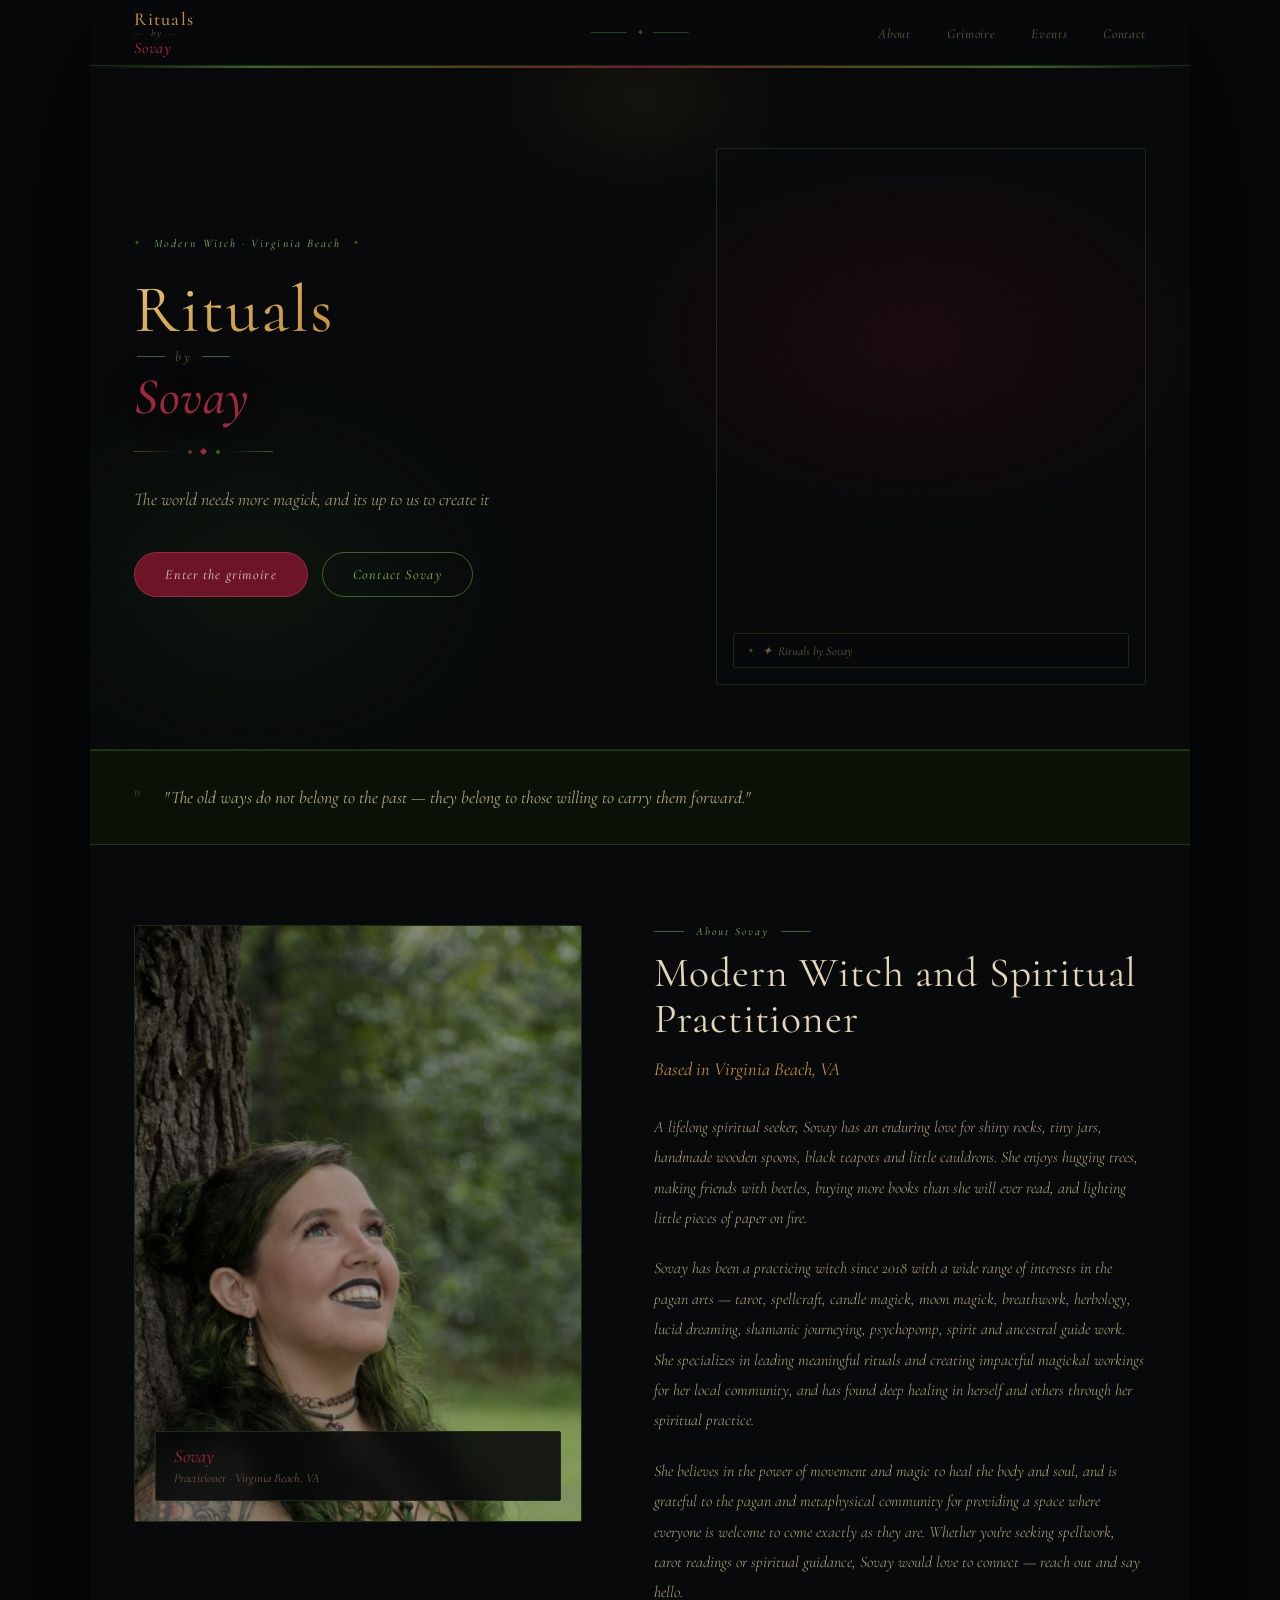
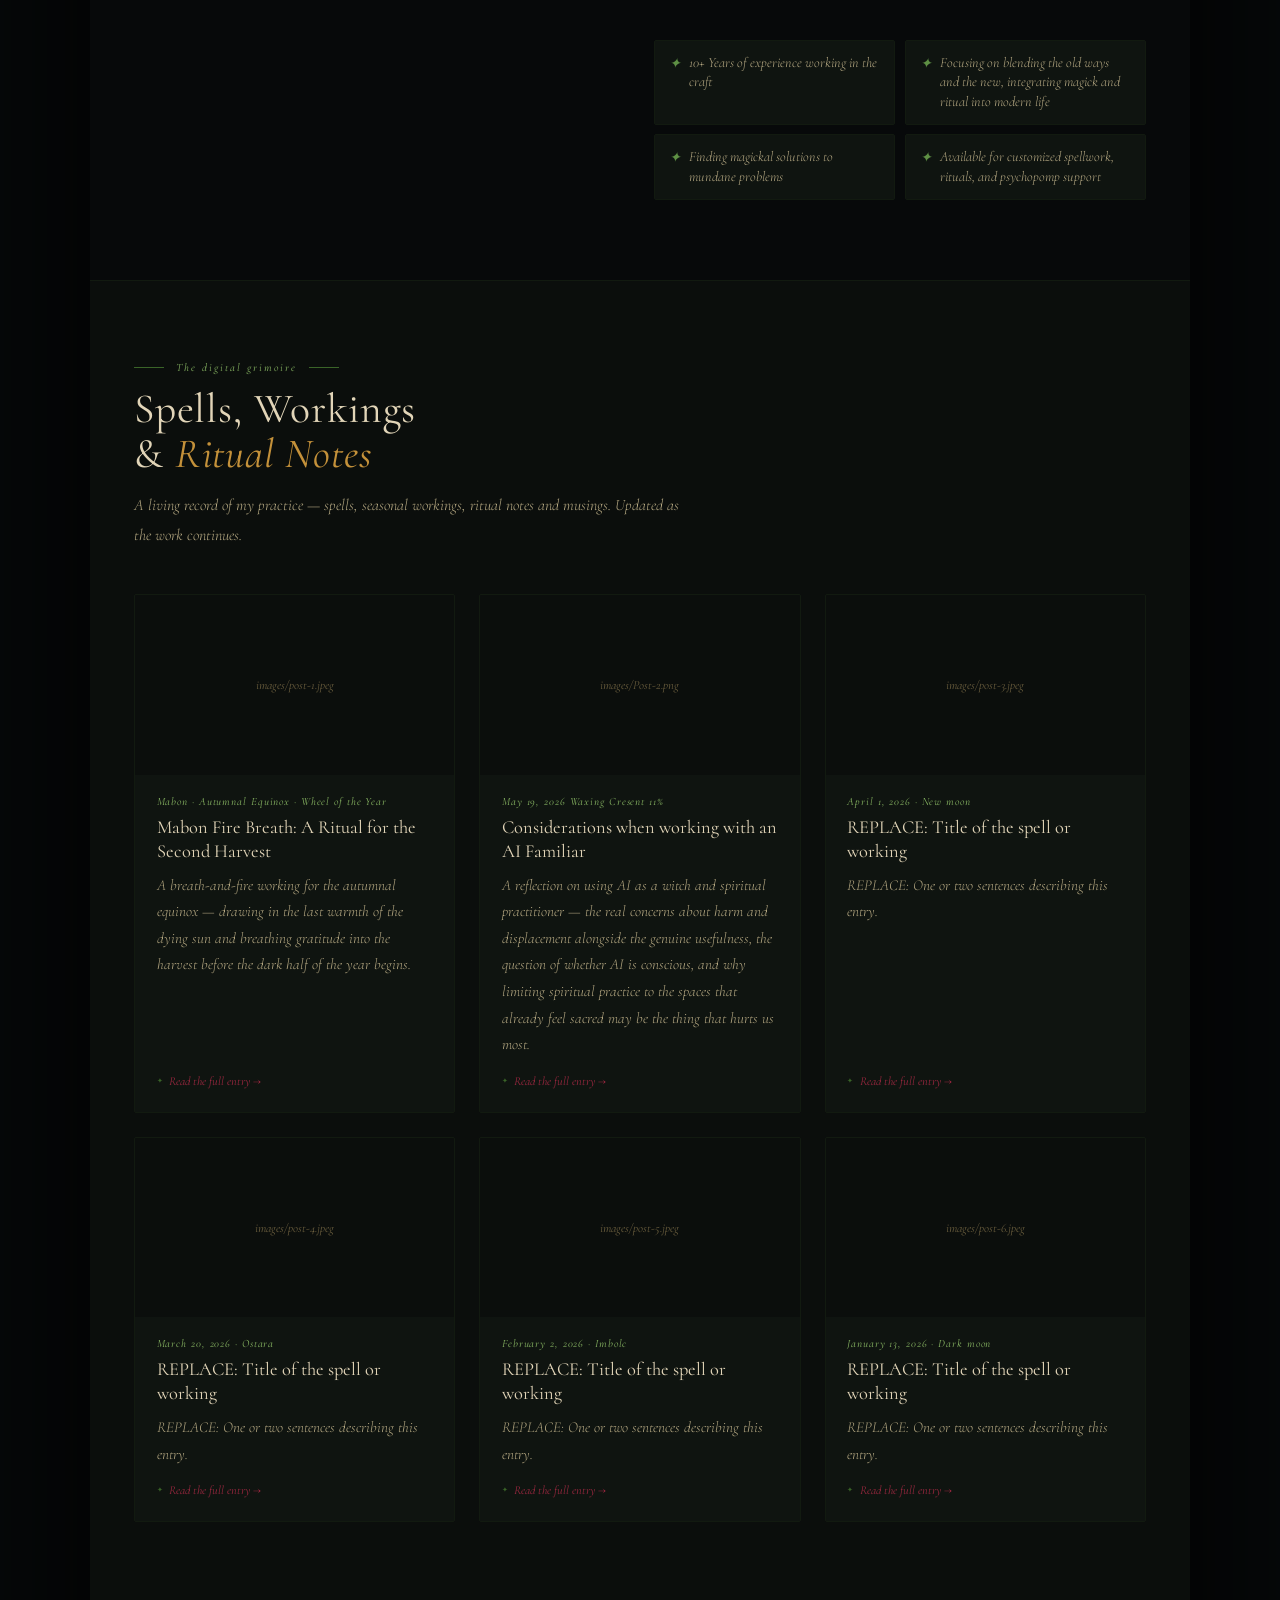
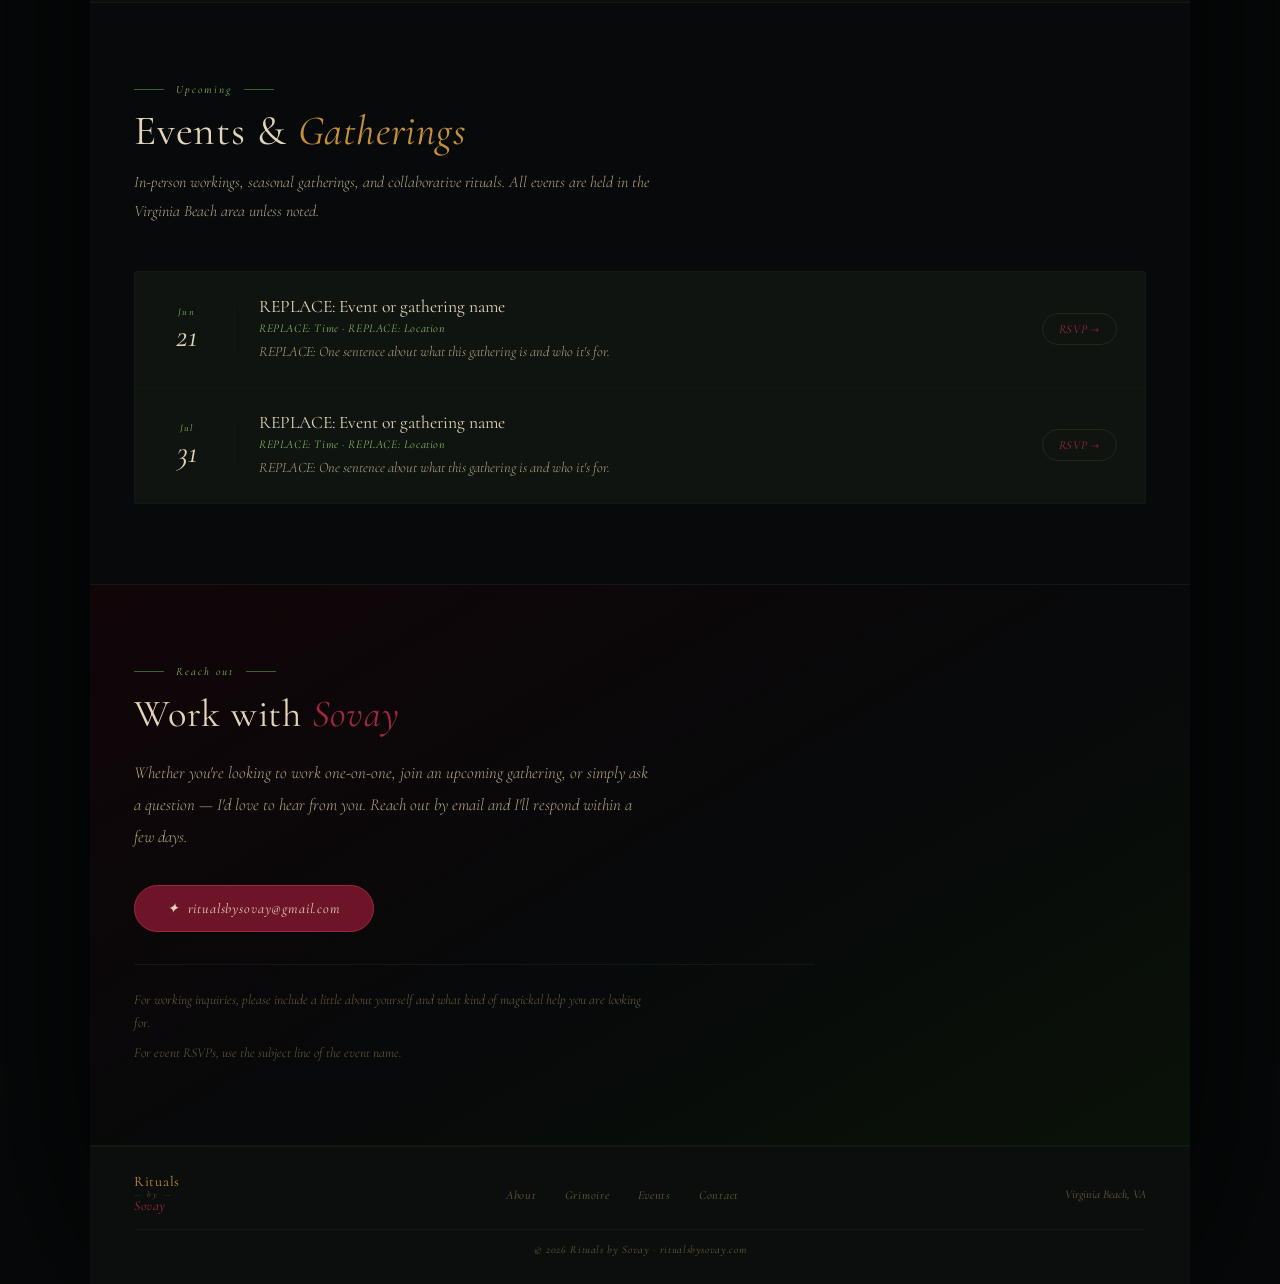
==== index.html @ efad39e9 "test" ====
<!DOCTYPE html>
<html lang="en">
<head>
  <meta charset="UTF-8" />
  <meta name="viewport" content="width=device-width, initial-scale=1.0" />

  <title>Rituals by Sovay — A Modern Witch</title>
  <meta name="description" content="Rituals by Sovay — a modern witch blending the old ways and the new. Spell work, ritual practice, and witchcraft in the mid-Atlantic." />

  <meta property="og:title"       content="Rituals by Sovay" />
  <meta property="og:description" content="A modern witch - blending the old ways and the new." />
  <meta property="og:image"       content="images/og-image.jpg" />
  <meta property="og:type"        content="website" />
  <meta name="twitter:card"       content="summary_large_image" />
  <link rel="canonical" href="https://ritualsbysovay.com/" />

  <link rel="preconnect" href="https://fonts.googleapis.com" />
  <link rel="preconnect" href="https://fonts.gstatic.com" crossorigin />
  <link href="https://fonts.googleapis.com/css2?family=Cormorant:ital,wght@0,300;0,400;0,500;0,600;1,300;1,400;1,500;1,600&family=Cormorant+Garamond:ital,wght@0,300;0,400;0,500;0,600;1,300;1,400;1,500;1,600&display=swap" rel="stylesheet" />

  <link rel="stylesheet" href="styles.css" />
</head>
<body>
<div class="page-wrap">


  <!-- ============================================================
       NAV
       ============================================================ -->
  <nav class="nav">
    <a href="#" class="nav-logo">
      <span class="nav-logo-rituals">Rituals</span>
      <span class="nav-logo-by">by</span>
      <span class="nav-logo-sovay">Sovay</span>
    </a>

    <div class="nav-center">
      <div class="nav-center-line"></div>
      <span class="nav-center-star">✦</span>
      <div class="nav-center-line"></div>
    </div>

    <ul class="nav-links">
      <li><a href="#section-bio">About</a></li>
      <li><a href="#section-grimoire">Grimoire</a></li>
      <li><a href="#section-events">Events</a></li>
      <li><a href="#section-contact">Contact</a></li>
    </ul>

    <button class="nav-hamburger" id="hamburger" aria-label="Open menu" aria-expanded="false">
      <span></span><span></span><span></span>
    </button>
  </nav>

  <div class="nav-drawer" id="nav-drawer" aria-hidden="true">
    <ul class="nav-drawer-links">
      <li><a href="#section-bio">About</a></li>
      <li><a href="#section-grimoire">Grimoire</a></li>
      <li><a href="#section-events">Events</a></li>
      <li><a href="#section-contact">Contact</a></li>
    </ul>
  </div>
  <div class="nav-overlay" id="nav-overlay"></div>


  <!-- ============================================================
       HERO
       Image: images/hero.jpeg — 4:5 portrait, ~800×1000px.
       REPLACE: hero subheading and button labels if needed.
       ============================================================ -->
  <div class="hero-wrap">
    <section class="hero">

      <div class="hero-text">
        <div class="hero-eyebrow">Modern Witch · Virginia Beach</div>
        <span class="hero-title-rituals">Rituals</span>
        <span class="hero-title-by">by</span>
        <span class="hero-title-sovay">Sovay</span>
        <div class="hero-divider">
          <div class="hdiv-line-gold"></div>
          <div class="hdiv-dot-gold"></div>
          <div class="hdiv-dot-wine"></div>
          <div class="hdiv-dot-green"></div>
          <div class="hdiv-line-green"></div>
        </div>
        <p class="hero-sub">The world needs more magick, and its up to us to create it</p>
        <div class="hero-btns">
          <a href="#section-grimoire" class="btn-primary">Enter the grimoire</a>
          <a href="#section-contact"  class="btn-ghost">Contact Sovay</a>
        </div>
      </div>

<!--      <div class="hero-visual">
<!--        <!-- REPLACE: src and alt -->
<!--        <img
          src="images/hero.jpeg"
          alt="Sovay — modern witch and ritual practitioner"
          onerror="this.style.display='none'; this.nextElementSibling.style.display='flex';"
        />
        <div class="img-placeholder" style="display:none;">
          <span class="img-placeholder-label">images/hero.jpeg<br>800 × 1000px (4:5 portrait)</span>
        </div>
        <div class="img-tag">✦ &nbsp;Rituals by Sovay</div>
      </div>
-->




<div class="hero-visual">
  <video autoplay loop muted playsinline aria-hidden="true">
    <source src="videos/splitflame.mp4" type="video/mp4">
  </video>
  <div class="img-tag">✦ &nbsp;Rituals by Sovay</div>
</div>

    </section>
  </div>


  <!-- ============================================================
       MISSION BAND
       REPLACE: pull quote copy.
       ============================================================ -->
  <div class="mission-band">
    <div class="mission-band-icon">"</div>
    <p>"The old ways do not belong to the past — they belong to those willing to carry them forward."</p>
  </div>


  <!-- ============================================================
       BIO
       Two-column: image left, credentials + background right.
       Image: images/about.jpeg — 3:4 portrait, ~600×800px.
       REPLACE: all text with Sovay's actual bio.
       ============================================================ -->
  <section class="section" id="section-bio">
    <div class="about-grid">

      <div class="about-visual">
        <!-- REPLACE: src and alt -->
        <img
          src="images/about.jpg"
          alt="Sovay at her altar"
          onerror="this.style.display='none'; this.nextElementSibling.style.display='flex';"
        />
        <div class="about-visual-placeholder" style="display:none;">
          <span>images/about.jpeg<br>600 × 800px (3:4 portrait)</span>
        </div>
        <div class="about-badge">
          <div class="about-badge-name">Sovay</div>
          <!-- REPLACE: location or tradition -->
          <p>Practitioner · Virginia Beach, VA</p>
        </div>
      </div>

      <div class="about-text">
        <div class="section-label">About Sovay</div>
        <h2> Modern Witch and Spiritual Practitioner</h2>

        <!-- REPLACE: pull quote -->
        <p class="tagline">Based in Virginia Beach, VA</p>

        <!-- REPLACE: bio paragraphs — credentials, background, approach -->
<p class="bio-body">A lifelong spiritual seeker, Sovay has an enduring love for shiny rocks, tiny jars, handmade wooden spoons, black teapots and little cauldrons.  She enjoys hugging trees, making friends with beetles, buying more books than she will ever read, and lighting little pieces of paper on fire. 

<p class="bio-body">Sovay has been a practicing witch since 2018 with a wide range of interests in the pagan arts — tarot, spellcraft, candle magick, moon magick, breathwork, herbology, lucid dreaming, shamanic journeying, psychopomp, spirit and ancestral guide work. She specializes in leading meaningful rituals and creating impactful magickal workings for her local community, and has found deep healing in herself and others through her spiritual practice.</p>

<p class="bio-body">She believes in the power of movement and magic to heal the body and soul, and is grateful to the pagan and metaphysical community for providing a space where everyone is welcome to come exactly as they are. Whether you're seeking spellwork, tarot readings or spiritual guidance, Sovay would love to connect — reach out and say hello.</p>
        

        <!-- REPLACE: credentials — remove any that don't apply, add your own -->
        <div class="credentials">
          <div class="credential">
            <span class="credential-mark">✦</span>
            <!-- REPLACE: -->
            10+ Years of experience working in the craft
          </div>
          <div class="credential">
            <span class="credential-mark">✦</span>
            <!-- REPLACE: -->
            Focusing on blending the old ways and the new, integrating magick and ritual into modern life
          </div>
          <div class="credential">
            <span class="credential-mark">✦</span>
            <!-- REPLACE: -->
            Finding magickal solutions to mundane problems
          </div>
          <div class="credential">
            <span class="credential-mark">✦</span>
            <!-- REPLACE: -->
            Available for customized spellwork, rituals, and psychopomp support 
          </div>
        </div>
      </div>

    </div>
  </section>


  <!-- ============================================================
       DIGITAL GRIMOIRE
       Blog-style card grid. Each card links to a full post page.
       Duplicate a .grimoire-card to add a new entry.
       Post pages use post-template.html — duplicate and rename.
       ============================================================ -->
  <section class="section alt" id="section-grimoire">
    <div class="section-label">The digital grimoire</div>
    <h2>Spells, Workings<br>&amp; <em>Ritual Notes</em></h2>
    <p class="section-sub">A living record of my practice — spells, seasonal workings, ritual notes and musings. Updated as the work continues.</p>

    <div class="grimoire-grid">

      <!-- ── GRIMOIRE ENTRY — duplicate this block to add posts ──
           href: link to the post page (e.g. posts/candle-spell-clarity.html)
           REPLACE: date, title, excerpt, and href on each card.        -->

      <a href="posts/mabon-fire-breath-ritual.html" class="grimoire-card">
        <img
          src="images/post-1.jpeg"
          alt="Autumn flame and harvest smoke — Mabon fire breath ritual for the second harvest"
          onerror="this.style.display='none'; this.nextElementSibling.style.display='flex';"
        />
        <div class="grimoire-card-placeholder" style="display:none;"><span>images/post-1.jpeg</span></div>
        <div class="grimoire-card-body">
          <div class="grimoire-card-date">Mabon · Autumnal Equinox · Wheel of the Year</div>
          <h3>Mabon Fire Breath: A Ritual for the Second Harvest</h3>
          <p>A breath-and-fire working for the autumnal equinox — drawing in the last warmth of the dying sun and breathing gratitude into the harvest before the dark half of the year begins.</p>
          <span class="grimoire-card-link">Read the full entry →</span>
        </div>
      </a>

      <a href="posts/ai-and-magic.html" class="grimoire-card">
        <img
          src="images/Post-2.png"
          alt="thanks ChatGPT for the image"
          onerror="this.style.display='none'; this.nextElementSibling.style.display='flex';"
        />
        <div class="grimoire-card-placeholder" style="display:none;"><span>images/Post-2.png</span></div>
        <div class="grimoire-card-body">
          <div class="grimoire-card-date">May 19, 2026 Waxing Cresent 11%</div>
          <h3>Considerations when working with an AI Familiar</h3> 
          <p>A reflection on using AI as a witch and spiritual practitioner — the real concerns about harm and displacement alongside the genuine usefulness, the question of whether AI is conscious, and why limiting spiritual practice to the spaces that already feel sacred may be the thing that hurts us most.</p>
          <span class="grimoire-card-link">Read the full entry →</span>
        </div>
      </a>

      <a href="posts/post-title-here.html" class="grimoire-card">
        <img
          src="images/post-3.jpeg"
          alt="REPLACE: alt text"
          onerror="this.style.display='none'; this.nextElementSibling.style.display='flex';"
        />
        <div class="grimoire-card-placeholder" style="display:none;"><span>images/post-3.jpeg</span></div>
        <div class="grimoire-card-body">
          <div class="grimoire-card-date">April 1, 2026 · New moon</div>
          <h3>REPLACE: Title of the spell or working</h3>
          <p>REPLACE: One or two sentences describing this entry.</p>
          <span class="grimoire-card-link">Read the full entry →</span>
        </div>
      </a>

      <a href="posts/post-title-here.html" class="grimoire-card">
        <img
          src="images/post-4.jpeg"
          alt="REPLACE: alt text"
          onerror="this.style.display='none'; this.nextElementSibling.style.display='flex';"
        />
        <div class="grimoire-card-placeholder" style="display:none;"><span>images/post-4.jpeg</span></div>
        <div class="grimoire-card-body">
          <div class="grimoire-card-date">March 20, 2026 · Ostara</div>
          <h3>REPLACE: Title of the spell or working</h3>
          <p>REPLACE: One or two sentences describing this entry.</p>
          <span class="grimoire-card-link">Read the full entry →</span>
        </div>
      </a>

      <a href="posts/post-title-here.html" class="grimoire-card">
        <img
          src="images/post-5.jpeg"
          alt="REPLACE: alt text"
          onerror="this.style.display='none'; this.nextElementSibling.style.display='flex';"
        />
        <div class="grimoire-card-placeholder" style="display:none;"><span>images/post-5.jpeg</span></div>
        <div class="grimoire-card-body">
          <div class="grimoire-card-date">February 2, 2026 · Imbolc</div>
          <h3>REPLACE: Title of the spell or working</h3>
          <p>REPLACE: One or two sentences describing this entry.</p>
          <span class="grimoire-card-link">Read the full entry →</span>
        </div>
      </a>

      <a href="posts/post-title-here.html" class="grimoire-card">
        <img
          src="images/post-6.jpeg"
          alt="REPLACE: alt text"
          onerror="this.style.display='none'; this.nextElementSibling.style.display='flex';"
        />
        <div class="grimoire-card-placeholder" style="display:none;"><span>images/post-6.jpeg</span></div>
        <div class="grimoire-card-body">
          <div class="grimoire-card-date">January 13, 2026 · Dark moon</div>
          <h3>REPLACE: Title of the spell or working</h3>
          <p>REPLACE: One or two sentences describing this entry.</p>
          <span class="grimoire-card-link">Read the full entry →</span>
        </div>
      </a>

    </div>
  </section>


  <!-- ============================================================
       EVENTS
       Simple upcoming events list. Duplicate .event-item to add events.
       Remove the .events-empty div once real events are added.
       ============================================================ -->
  <section class="section" id="section-events">
    <div class="section-label">Upcoming</div>
    <h2>Events &amp; <em>Gatherings</em></h2>
    <p class="section-sub">In-person workings, seasonal gatherings, and collaborative rituals. All events are held in the Virginia Beach area unless noted.</p>

    <div class="events-list">

      <!-- REPLACE: duplicate this block to add events.
           Remove .events-empty below once real events exist. -->
      <div class="event-item">
        <div class="event-date">
          <div class="event-month">Jun</div>
          <div class="event-day">21</div>
        </div>
        <div class="event-details">
          <div class="event-name">REPLACE: Event or gathering name</div>
          <!-- REPLACE: time, location, brief description -->
          <div class="event-meta">REPLACE: Time · REPLACE: Location</div>
          <div class="event-desc">REPLACE: One sentence about what this gathering is and who it's for.</div>
        </div>
        <!-- REPLACE: href and label — or remove if no link needed -->
        <a href="mailto:sovay@ritualsbysovay.com?subject=REPLACE: Event name" class="event-rsvp">RSVP →</a>
      </div>

      <div class="event-item">
        <div class="event-date">
          <div class="event-month">Jul</div>
          <div class="event-day">31</div>
        </div>
        <div class="event-details">
          <div class="event-name">REPLACE: Event or gathering name</div>
          <div class="event-meta">REPLACE: Time · REPLACE: Location</div>
          <div class="event-desc">REPLACE: One sentence about what this gathering is and who it's for.</div>
        </div>
        <a href="mailto:ritualsbysovay.@gmail.com?subject=REPLACE: Event name" class="event-rsvp">RSVP →</a>
      </div>

      <!-- Placeholder shown when no events are scheduled — REMOVE once events exist -->
      <!-- <div class="events-empty">
        <span>✦</span>
        <p>No upcoming events at this time. Check back at the next moon cycle.</p>
      </div> -->

    </div>
  </section>


  <!-- ============================================================
       CONTACT
       Simple, warm. REPLACE: email address throughout.
       ============================================================ -->
  <section class="join-section" id="section-contact">
    <div class="join-inner">
      <div class="section-label">Reach out</div>
      <span class="join-logo">Work with <em>Sovay</em></span>
      <!-- REPLACE: contact copy -->
      <p>Whether you're looking to work one-on-one, join an upcoming gathering, or simply ask a question — I'd love to hear from you. Reach out by email and I'll respond within a few days.</p>
      <!-- REPLACE: email address -->
      <a href="mailto:ritualsbysovay@gmail.com?subject=Working inquiry" class="btn-email">✦ &nbsp;ritualsbysovay@gmail.com</a>

      <div class="contact-note">
        <!-- REPLACE: or remove these notes -->
        <p>For working inquiries, please include a little about yourself and what kind of magickal help you are looking for.</p>
        <p>For event RSVPs, use the subject line of the event name.</p>
      </div>
    </div>
  </section>


  <!-- ============================================================
       FOOTER
       ============================================================ -->
  <footer class="footer">
    <div class="footer-logo">
      <span class="footer-logo-rituals">Rituals</span>
      <span class="footer-logo-by">by</span>
      <span class="footer-logo-sovay">Sovay</span>
    </div>

    <ul class="footer-links">
      <li><a href="#section-bio">About</a></li>
      <li><a href="#section-grimoire">Grimoire</a></li>
      <li><a href="#section-events">Events</a></li>
      <li><a href="#section-contact">Contact</a></li>
    </ul>

    <p>Virginia Beach, VA</p>

    <div class="footer-bottom">
      © 2026 Rituals by Sovay · ritualsbysovay.com
    </div>
  </footer>


</div><!-- /.page-wrap -->

<script>
(function () {
  const hamburger = document.getElementById('hamburger');
  const drawer    = document.getElementById('nav-drawer');
  const overlay   = document.getElementById('nav-overlay');
  function openMenu() {
    drawer.classList.add('open'); overlay.classList.add('visible');
    hamburger.setAttribute('aria-expanded','true'); hamburger.classList.add('open');
    document.body.style.overflow = 'hidden';
  }
  function closeMenu() {
    drawer.classList.remove('open'); overlay.classList.remove('visible');
    hamburger.setAttribute('aria-expanded','false'); hamburger.classList.remove('open');
    document.body.style.overflow = '';
  }
  hamburger.addEventListener('click', () => drawer.classList.contains('open') ? closeMenu() : openMenu());
  overlay.addEventListener('click', closeMenu);
  drawer.querySelectorAll('a').forEach(a => a.addEventListener('click', closeMenu));
})();
</script>

</body>
</html>
---- styles.css ----
/* =============================================================
   Rituals by Sovay — styles.css
   Cormorant Garamond · Burgundy · Gold · Forest Green
   ============================================================= */

:root {
  --bg:           #07090a;
  --bg-raised:    #0b0e0c;
  --bg-card:      #0f1410;

  --border:       #121a10;
  --border-mid:   #1c2c18;
  --border-hi:    #284020;

  --text:         #e2d5b8;
  --text-mid:     #b5a882;
  --text-dim:     #6b5e3e;

  --gold:         #c4913a;
  --gold2:        #e8c070;
  --gold-dim:     #5a3e14;
  --gold-faint:   #1a1206;

  --wine:         #6e1428;
  --wine2:        #9e2840;
  --wine3:        #c85070;
  --wine-faint:   #150608;

  --forest:       #1e3a18;
  --forest2:      #3a6428;
  --forest3:      #5e9044;
  --forest4:      #8ab864;
  --forest-faint: #0a1208;

  --font-display: 'Cormorant', Georgia, serif;
  --font-body:    'Cormorant Garamond', Georgia, serif;

  --max-width:     1100px;
  --section-pad-v: 5rem;
  --section-pad-h: 2.75rem;
  --radius-card:   2px;
  --radius-pill:   100px;
  --nav-height:    66px;
}

*, *::before, *::after { margin: 0; padding: 0; box-sizing: border-box; }
html { background: var(--bg); scroll-behavior: smooth; scroll-padding-top: var(--nav-height); }
body { font-family: var(--font-body); color: var(--text); background: var(--bg); min-height: 100vh; -webkit-font-smoothing: antialiased; }
img { display: block; max-width: 100%; }
a { color: inherit; text-decoration: none; }

.page-wrap {
  max-width: var(--max-width);
  margin: 0 auto;
  background: var(--bg);
  min-height: 100vh;
  box-shadow: 0 0 200px rgba(0,0,0,0.98);
  overflow: hidden;
}


/* =============================================================
   NAV
   ============================================================= */
.nav {
  display: flex; align-items: center; justify-content: space-between;
  padding: 0 var(--section-pad-h);
  height: var(--nav-height);
  background: rgba(7,9,10,0.97);
  backdrop-filter: blur(16px);
  border-bottom: 1px solid var(--border-mid);
  position: sticky; top: 0; z-index: 200;
}

.nav-logo { display: flex; flex-direction: column; line-height: 1; gap: 1px; }
.nav-logo-rituals {
  font-family: var(--font-display);
  font-size: 1.15rem; font-weight: 500;
  color: var(--gold); letter-spacing: 0.06em;
}
.nav-logo-by {
  font-family: var(--font-body);
  font-size: 0.6rem; font-style: italic;
  color: var(--text-dim); letter-spacing: 0.22em; text-align: center;
  display: flex; align-items: center; gap: 0.4rem;
}
.nav-logo-by::before, .nav-logo-by::after { content: '—'; color: var(--gold-dim); font-style: normal; }
.nav-logo-sovay {
  font-family: var(--font-body);
  font-size: 1rem; font-style: italic; font-weight: 500;
  color: var(--wine2); letter-spacing: 0.05em;
}

.nav-center {
  position: absolute; left: 50%; transform: translateX(-50%);
  display: flex; align-items: center; gap: 0.6rem;
}
.nav-center-line { width: 36px; height: 1px; background: var(--border-hi); }
.nav-center-star { color: var(--forest2); font-size: 0.5rem; }

.nav-links { display: flex; gap: 2.25rem; list-style: none; }
.nav-links a {
  font-family: var(--font-body);
  font-size: 0.84rem; font-style: italic;
  color: var(--text-dim); letter-spacing: 0.05em; transition: color 0.2s;
}
.nav-links a:hover { color: var(--forest4); }

.nav-hamburger {
  display: none; flex-direction: column; justify-content: center;
  gap: 5px; width: 36px; height: 36px;
  background: transparent; border: none; cursor: pointer; padding: 4px;
}
.nav-hamburger span {
  display: block; height: 1px; background: var(--text-dim);
  transition: transform 0.25s, opacity 0.25s; transform-origin: center;
}
.nav-hamburger.open span:nth-child(1) { transform: translateY(6px) rotate(45deg); }
.nav-hamburger.open span:nth-child(2) { opacity: 0; }
.nav-hamburger.open span:nth-child(3) { transform: translateY(-6px) rotate(-45deg); }

.nav-drawer {
  position: fixed; top: var(--nav-height); right: 0;
  width: min(280px,80vw); height: calc(100vh - var(--nav-height));
  background: var(--bg-raised); border-left: 1px solid var(--border-mid);
  transform: translateX(100%);
  transition: transform 0.28s cubic-bezier(0.4,0,0.2,1);
  z-index: 300; overflow-y: auto;
}
.nav-drawer.open { transform: translateX(0); }
.nav-drawer-links { list-style: none; padding: 2rem 1.75rem; display: flex; flex-direction: column; }
.nav-drawer-links li { border-bottom: 1px solid var(--border); }
.nav-drawer-links a {
  display: block; padding: 1rem 0;
  font-family: var(--font-body); font-size: 0.92rem; font-style: italic;
  color: var(--text-mid); letter-spacing: 0.06em; transition: color 0.2s;
}
.nav-drawer-links a:hover { color: var(--forest4); }

.nav-overlay {
  position: fixed; inset: 0; background: rgba(0,0,0,0.75);
  z-index: 250; opacity: 0; pointer-events: none; transition: opacity 0.28s;
}
.nav-overlay.visible { opacity: 1; pointer-events: all; }


/* =============================================================
   HERO
   ============================================================= */
.hero-wrap {
  position: relative;
  border-bottom: 1px solid var(--border-mid);
  overflow: hidden;
}
.hero-wrap::before {
  content: '';
  display: block; height: 2px;
  background: linear-gradient(90deg,
    transparent 0%, var(--forest2) 15%, var(--gold-dim) 35%,
    var(--wine) 50%, var(--gold-dim) 65%, var(--forest2) 85%, transparent 100%
  );
}
.hero-wrap::after {
  content: '';
  position: absolute; inset: 0;
  background:
    radial-gradient(ellipse 50% 50% at 75% 40%, rgba(110,20,40,0.2) 0%, transparent 60%),
    radial-gradient(ellipse 45% 55% at 15% 75%, rgba(30,58,24,0.25) 0%, transparent 55%),
    radial-gradient(ellipse 30% 30% at 50% 5%,  rgba(196,145,58,0.07) 0%, transparent 50%);
  pointer-events: none;
}

.hero {
  position: relative; z-index: 1;
  display: grid; grid-template-columns: 1.1fr 0.9fr;
  gap: 3.5rem; align-items: center;
  padding: var(--section-pad-v) var(--section-pad-h) 4rem;
}

.hero-eyebrow {
  font-family: var(--font-body); font-size: 0.72rem; font-style: italic;
  letter-spacing: 0.18em; color: var(--forest4); margin-bottom: 1.75rem;
  display: flex; align-items: center; gap: 0.75rem;
}
.hero-eyebrow::before, .hero-eyebrow::after { content: '✦'; font-size: 0.45rem; color: var(--forest2); font-style: normal; }

.hero-title-rituals {
  font-family: var(--font-display); font-size: 4.2rem; font-weight: 400;
  line-height: 0.95; letter-spacing: 0.03em; display: block;
  background: linear-gradient(160deg, var(--gold2) 0%, var(--gold) 50%, var(--text-mid) 100%);
  -webkit-background-clip: text; -webkit-text-fill-color: transparent; background-clip: text;
}
.hero-title-by {
  font-family: var(--font-body); font-size: 0.85rem; font-style: italic;
  color: var(--text-dim); letter-spacing: 0.22em;
  display: flex; align-items: center; gap: 0.6rem;
  margin: 0.4rem 0; padding-left: 0.2rem;
}
.hero-title-by::before, .hero-title-by::after { content: ''; height: 1px; width: 28px; background: var(--forest2); }
.hero-title-sovay {
  font-family: var(--font-body); font-size: 3.2rem; font-weight: 500;
  font-style: italic; line-height: 1.05; letter-spacing: 0.02em; display: block;
  color: var(--wine2); text-shadow: 0 0 50px rgba(158,40,64,0.25); margin-bottom: 1.5rem;
}

.hero-divider {
  display: flex; align-items: center; gap: 0.6rem; margin-bottom: 1.75rem;
}
.hdiv-line-gold  { height: 1px; background: linear-gradient(to right, var(--gold-dim), transparent); width: 44px; }
.hdiv-line-green { height: 1px; background: linear-gradient(to left, var(--forest2), transparent); width: 44px; }
.hdiv-dot-gold   { width: 4px; height: 4px; border-radius: 50%; background: var(--gold-dim); flex-shrink: 0; }
.hdiv-dot-wine   { width: 5px; height: 5px; transform: rotate(45deg); background: var(--wine2); flex-shrink: 0; }
.hdiv-dot-green  { width: 4px; height: 4px; border-radius: 50%; background: var(--forest2); flex-shrink: 0; }

.hero-sub {
  font-family: var(--font-body); font-size: 1.12rem; font-style: italic;
  color: var(--text-mid); line-height: 1.9; margin-bottom: 2.25rem;
  font-weight: 300; max-width: 420px;
}
.hero-btns { display: flex; gap: 0.85rem; flex-wrap: wrap; }

.hero-visual {
  position: relative; border-radius: var(--radius-card);
  overflow: hidden; border: 1px solid var(--border-mid);
}
.hero-visual::after {
  content: ''; position: absolute; inset: 0;
  background: linear-gradient(to top, rgba(7,9,10,0.5) 0%, transparent 50%);
  pointer-events: none;
}
.hero-visual img,
.hero-visual video {
  width: 100%; aspect-ratio: 4/5; object-fit: cover; display: block;
  filter: saturate(0.75) brightness(0.9);
}



.img-placeholder {
  width: 100%; aspect-ratio: 4/5; background: var(--bg-card);
  display: flex; align-items: center; justify-content: center;
}
.img-placeholder-label {
  font-family: var(--font-body); font-size: 0.85rem; font-style: italic;
  color: var(--text-dim); text-align: center; line-height: 1.6;
}
.img-tag {
  position: absolute; bottom: 1rem; left: 1rem; right: 1rem; z-index: 2;
  background: rgba(7,9,10,0.82); backdrop-filter: blur(8px);
  border: 1px solid var(--border-mid); border-radius: var(--radius-card);
  padding: 0.6rem 0.9rem;
  font-family: var(--font-body); font-style: italic;
  font-size: 0.76rem; color: var(--text-dim);
  display: flex; align-items: center; gap: 0.5rem;
}
.img-tag::before { content: '✦'; color: var(--forest2); font-size: 0.45rem; font-style: normal; }


/* =============================================================
   BUTTONS
   ============================================================= */
.btn-primary {
  background: var(--wine); color: var(--text); border: 1px solid var(--wine2);
  padding: 0.82rem 1.9rem; border-radius: var(--radius-pill);
  font-family: var(--font-body); font-size: 0.88rem; font-style: italic;
  letter-spacing: 0.08em; cursor: pointer; display: inline-block; transition: background 0.2s;
}
.btn-primary:hover { background: var(--wine2); }

.btn-ghost {
  background: transparent; color: var(--forest4); border: 1px solid var(--forest2);
  padding: 0.82rem 1.9rem; border-radius: var(--radius-pill);
  font-family: var(--font-body); font-size: 0.88rem; font-style: italic;
  letter-spacing: 0.08em; cursor: pointer; display: inline-block; transition: all 0.2s;
}
.btn-ghost:hover { background: var(--forest-faint); border-color: var(--forest4); }

.btn-email {
  display: inline-flex; align-items: center; gap: 10px;
  background: var(--wine); color: var(--text); border: 1px solid var(--wine2);
  border-radius: var(--radius-pill); padding: 0.9rem 2rem;
  font-family: var(--font-body); font-size: 0.88rem; font-style: italic;
  letter-spacing: 0.06em; cursor: pointer; transition: background 0.2s;
}
.btn-email:hover { background: var(--wine2); }


/* =============================================================
   MISSION BAND
   ============================================================= */
.mission-band {
  background: var(--forest-faint);
  border-top: 1px solid var(--forest); border-bottom: 1px solid var(--forest);
  padding: 2rem var(--section-pad-h);
  display: flex; align-items: center; gap: 1.5rem;
}
.mission-band-icon { color: var(--forest2); font-size: 1.4rem; flex-shrink: 0; opacity: 0.7; }
.mission-band p {
  font-family: var(--font-body); font-size: 1.1rem; font-style: italic;
  color: var(--text-mid); line-height: 1.65;
}


/* =============================================================
   SHARED SECTION STYLES
   ============================================================= */
.section { padding: var(--section-pad-v) var(--section-pad-h); }
.section.alt {
  background: var(--bg-raised);
  border-top: 1px solid var(--border); border-bottom: 1px solid var(--border);
}

.section-label {
  font-family: var(--font-body); font-size: 0.7rem; font-style: italic;
  letter-spacing: 0.18em; color: var(--forest4); margin-bottom: 0.8rem;
  display: flex; align-items: center; gap: 0.75rem;
}
.section-label::before, .section-label::after { content: ''; height: 1px; width: 30px; background: var(--forest2); }

.section h2 {
  font-family: var(--font-display); font-size: 2.6rem; font-weight: 400;
  line-height: 1.1; color: var(--text); margin-bottom: 0.8rem; letter-spacing: 0.02em;
}
.section h2 em { font-family: var(--font-body); font-style: italic; color: var(--gold); }

.section-sub {
  font-family: var(--font-body); color: var(--text-mid); font-size: 1rem;
  font-style: italic; font-weight: 300; max-width: 560px; line-height: 1.85; margin-bottom: 2.75rem;
}


/* =============================================================
   BIO SECTION
   ============================================================= */
.about-grid { display: grid; grid-template-columns: 1fr 1.1fr; gap: 4.5rem; align-items: start; }

.about-visual {
  border-radius: var(--radius-card); overflow: hidden;
  border: 1px solid var(--border-mid); aspect-ratio: 3/4; position: relative;
}
.about-visual img { width: 100%; height: 100%; object-fit: cover; filter: saturate(0.7) brightness(0.85); }
.about-visual-placeholder {
  width: 100%; height: 100%; background: var(--bg-card);
  display: flex; align-items: center; justify-content: center;
}
.about-visual-placeholder span {
  font-family: var(--font-body); font-size: 0.85rem; font-style: italic;
  color: var(--text-dim); text-align: center; padding: 0 2rem; line-height: 1.7;
}
.about-badge {
  position: absolute; bottom: 1.25rem; left: 1.25rem; right: 1.25rem;
  background: rgba(7,9,10,0.88); backdrop-filter: blur(8px);
  border: 1px solid var(--border-mid); border-radius: var(--radius-card); padding: 0.85rem 1.1rem;
}
.about-badge-name { font-family: var(--font-body); font-size: 1.15rem; font-style: italic; color: var(--wine2); margin-bottom: 3px; }
.about-badge p { color: var(--text-dim); font-size: 0.78rem; font-style: italic; font-family: var(--font-body); }

.about-text .tagline {
  font-family: var(--font-body); font-style: italic; font-size: 1.15rem;
  color: var(--gold); margin-bottom: 1.75rem; line-height: 1.55;
}
.bio-body {
  font-family: var(--font-body); font-size: 1rem; color: var(--text-mid);
  font-style: italic; font-weight: 300; line-height: 1.9; margin-bottom: 1.25rem; max-width: 540px;
}

.credentials { display: grid; grid-template-columns: 1fr 1fr; gap: 0.6rem; margin-top: 2rem; }
.credential {
  display: flex; align-items: flex-start; gap: 8px;
  background: var(--bg-card); border: 1px solid var(--border); border-radius: var(--radius-card);
  padding: 0.75rem 0.9rem;
  font-family: var(--font-body); font-size: 0.88rem; font-style: italic;
  color: var(--text-mid); font-weight: 300; line-height: 1.4;
}
.credential-mark { color: var(--forest3); flex-shrink: 0; margin-top: 1px; }


/* =============================================================
   DIGITAL GRIMOIRE
   ============================================================= */
.grimoire-grid {
  display: grid; grid-template-columns: repeat(auto-fit, minmax(300px, 1fr)); gap: 1.5rem;
}

.grimoire-card {
  display: flex; flex-direction: column;
  background: var(--bg-card); border: 1px solid var(--border);
  border-radius: var(--radius-card); overflow: hidden;
  transition: border-color 0.25s, transform 0.25s; cursor: pointer;
}
.grimoire-card:hover { border-color: var(--wine2); transform: translateY(-3px); }

.grimoire-card img {
  width: 100%; aspect-ratio: 16/9; object-fit: cover; display: block;
  filter: saturate(0.65) brightness(0.8); transition: filter 0.3s;
}
.grimoire-card:hover img { filter: saturate(0.85) brightness(0.9); }

.grimoire-card-placeholder {
  width: 100%; aspect-ratio: 16/9; background: var(--bg-raised);
  display: flex; align-items: center; justify-content: center;
}
.grimoire-card-placeholder span {
  font-family: var(--font-body); font-size: 0.78rem; font-style: italic;
  color: var(--text-dim); text-align: center; padding: 0 1rem;
}

.grimoire-card-body { padding: 1.25rem 1.35rem 1.5rem; display: flex; flex-direction: column; gap: 0.5rem; flex: 1; }
.grimoire-card-date { font-family: var(--font-body); font-size: 0.7rem; font-style: italic; color: var(--forest4); letter-spacing: 0.08em; }
.grimoire-card h3 { font-family: var(--font-display); font-size: 1.15rem; font-weight: 400; color: var(--text); line-height: 1.3; }
.grimoire-card p { font-family: var(--font-body); font-size: 0.95rem; font-style: italic; color: var(--text-mid); line-height: 1.75; font-weight: 300; flex: 1; }
.grimoire-card-link {
  font-family: var(--font-body); font-size: 0.76rem; font-style: italic;
  color: var(--wine2); margin-top: 0.5rem; transition: color 0.2s;
  display: flex; align-items: center; gap: 0.4rem;
}
.grimoire-card-link::before { content: '✦'; font-size: 0.42rem; font-style: normal; color: var(--forest2); }
.grimoire-card:hover .grimoire-card-link { color: var(--gold); }


/* =============================================================
   EVENTS
   ============================================================= */
.events-list { display: flex; flex-direction: column; gap: 0; border: 1px solid var(--border); border-radius: var(--radius-card); overflow: hidden; }

.event-item {
  display: grid; grid-template-columns: 72px 1fr auto; gap: 1.5rem; align-items: center;
  padding: 1.5rem 1.75rem; border-bottom: 1px solid var(--border);
  background: var(--bg-card); transition: background 0.2s;
}
.event-item:last-child { border-bottom: none; }
.event-item:hover { background: var(--bg-raised); }

.event-date { text-align: center; border-right: 1px solid var(--border); padding-right: 1.5rem; }
.event-month { font-family: var(--font-body); font-size: 0.62rem; font-style: italic; color: var(--forest4); letter-spacing: 0.12em; margin-bottom: 2px; }
.event-day { font-family: var(--font-display); font-size: 2rem; font-style: italic; color: var(--text); line-height: 1; }

.event-name { font-family: var(--font-display); font-size: 1.1rem; font-weight: 400; color: var(--text); margin-bottom: 4px; }
.event-meta { font-family: var(--font-body); font-size: 0.74rem; font-style: italic; color: var(--forest4); letter-spacing: 0.05em; margin-bottom: 5px; }
.event-desc { font-family: var(--font-body); font-size: 0.9rem; font-style: italic; color: var(--text-mid); font-weight: 300; line-height: 1.6; }

.event-rsvp {
  font-family: var(--font-body); font-size: 0.76rem; font-style: italic; color: var(--wine2);
  border: 1px solid var(--border-mid); padding: 0.5rem 1rem; border-radius: var(--radius-pill);
  letter-spacing: 0.06em; white-space: nowrap; transition: all 0.2s;
}
.event-rsvp:hover { border-color: var(--wine2); background: var(--wine-faint); }

.events-empty { padding: 3rem 2rem; text-align: center; display: flex; flex-direction: column; align-items: center; gap: 0.75rem; }
.events-empty span { font-size: 1.5rem; color: var(--text-dim); }
.events-empty p { font-family: var(--font-body); font-style: italic; font-size: 1rem; color: var(--text-dim); line-height: 1.6; }


/* =============================================================
   CONTACT / JOIN SECTION
   ============================================================= */
.join-section {
  background: linear-gradient(150deg, #110508 0%, #07090a 55%, #0a1208 100%);
  border-top: 1px solid var(--border); border-bottom: 1px solid var(--border);
  padding: var(--section-pad-v) var(--section-pad-h);
}
.join-inner { max-width: 680px; }
.join-section .section-label { color: var(--forest4); }

.join-logo { font-family: var(--font-display); font-weight: 400; font-size: 2.4rem; color: var(--text); display: block; margin-bottom: 1.25rem; letter-spacing: 0.02em; }
.join-logo em { font-family: var(--font-body); font-style: italic; color: var(--wine2); }

.join-section p { font-family: var(--font-body); font-size: 1.05rem; font-style: italic; color: var(--text-mid); font-weight: 300; line-height: 1.9; margin-bottom: 2rem; max-width: 520px; }

.contact-note { margin-top: 2rem; padding-top: 1.5rem; border-top: 1px solid var(--border); display: flex; flex-direction: column; gap: 0.5rem; }
.contact-note p { font-family: var(--font-body); font-size: 0.85rem; font-style: italic; color: var(--text-dim); font-weight: 300; line-height: 1.65; margin-bottom: 0; }


/* =============================================================
   FOOTER
   ============================================================= */
.footer {
  background: var(--bg-raised); border-top: 1px solid var(--border);
  padding: 1.75rem var(--section-pad-h);
  display: flex; align-items: center; justify-content: space-between; flex-wrap: wrap; gap: 0.75rem;
}
.footer-logo { display: flex; flex-direction: column; line-height: 1; gap: 1px; }
.footer-logo-rituals { font-family: var(--font-display); font-size: 0.9rem; font-weight: 400; color: var(--gold); letter-spacing: 0.05em; }
.footer-logo-by { font-family: var(--font-body); font-size: 0.52rem; font-style: italic; color: var(--text-dim); letter-spacing: 0.2em; text-align: center; display: flex; align-items: center; gap: 0.3rem; }
.footer-logo-by::before, .footer-logo-by::after { content: '—'; color: var(--gold-dim); font-style: normal; }
.footer-logo-sovay { font-family: var(--font-body); font-size: 0.85rem; font-style: italic; color: var(--wine2); letter-spacing: 0.04em; }

.footer-links { display: flex; gap: 1.75rem; list-style: none; }
.footer-links a { font-family: var(--font-body); font-size: 0.76rem; font-style: italic; color: var(--text-dim); letter-spacing: 0.06em; transition: color 0.2s; }
.footer-links a:hover { color: var(--forest4); }

.footer p { font-family: var(--font-body); font-size: 0.74rem; font-style: italic; color: var(--text-dim); }
.footer-bottom { width: 100%; border-top: 1px solid var(--border); padding-top: 0.85rem; margin-top: 0.25rem; font-family: var(--font-body); font-size: 0.68rem; font-style: italic; color: var(--text-dim); text-align: center; letter-spacing: 0.06em; }

.section-end-rule { display: flex; align-items: center; gap: 0.75rem; padding: 2.5rem 0 0; justify-content: center; }
.ser-line { width: 50px; height: 1px; background: var(--border-hi); }
.ser-dot-gold  { width: 5px; height: 5px; transform: rotate(45deg); background: var(--gold-dim); }
.ser-dot-wine  { width: 5px; height: 5px; transform: rotate(45deg); background: var(--wine); }
.ser-dot-green { width: 5px; height: 5px; transform: rotate(45deg); background: var(--forest2); }
.ser-text { font-family: var(--font-body); font-size: 0.65rem; font-style: italic; letter-spacing: 0.16em; color: var(--text-dim); padding: 0 0.5rem; }


/* =============================================================
   RESPONSIVE — 860px
   ============================================================= */
@media (max-width: 860px) {
  :root { --section-pad-h: 1.5rem; --section-pad-v: 3.5rem; }
  .nav-links { display: none; }
  .nav-center { display: none; }
  .nav-hamburger { display: flex; }
  .hero { grid-template-columns: 1fr; padding: 3rem var(--section-pad-h) 2.5rem; gap: 2.5rem; }
  .hero-title-rituals { font-size: clamp(2.6rem, 9vw, 4rem); }
  .hero-title-sovay   { font-size: clamp(2rem, 7vw, 3.2rem); }
  .about-grid { grid-template-columns: 1fr; gap: 2.5rem; }
  .about-visual { aspect-ratio: 3/2; }
  .section h2 { font-size: clamp(1.8rem, 6vw, 2.6rem); }
  .grimoire-grid { grid-template-columns: 1fr; }
  .event-item { grid-template-columns: 60px 1fr; gap: 1rem; }
  .event-rsvp { display: none; }
  .footer { flex-direction: column; align-items: flex-start; }
}

@media (max-width: 480px) {
  .credentials { grid-template-columns: 1fr; }
  .event-item { grid-template-columns: 1fr; }
  .event-date { border-right: none; padding-right: 0; border-bottom: 1px solid var(--border); padding-bottom: 0.75rem; text-align: left; display: flex; gap: 0.5rem; align-items: baseline; }
  .event-day { font-size: 1.4rem; }
}
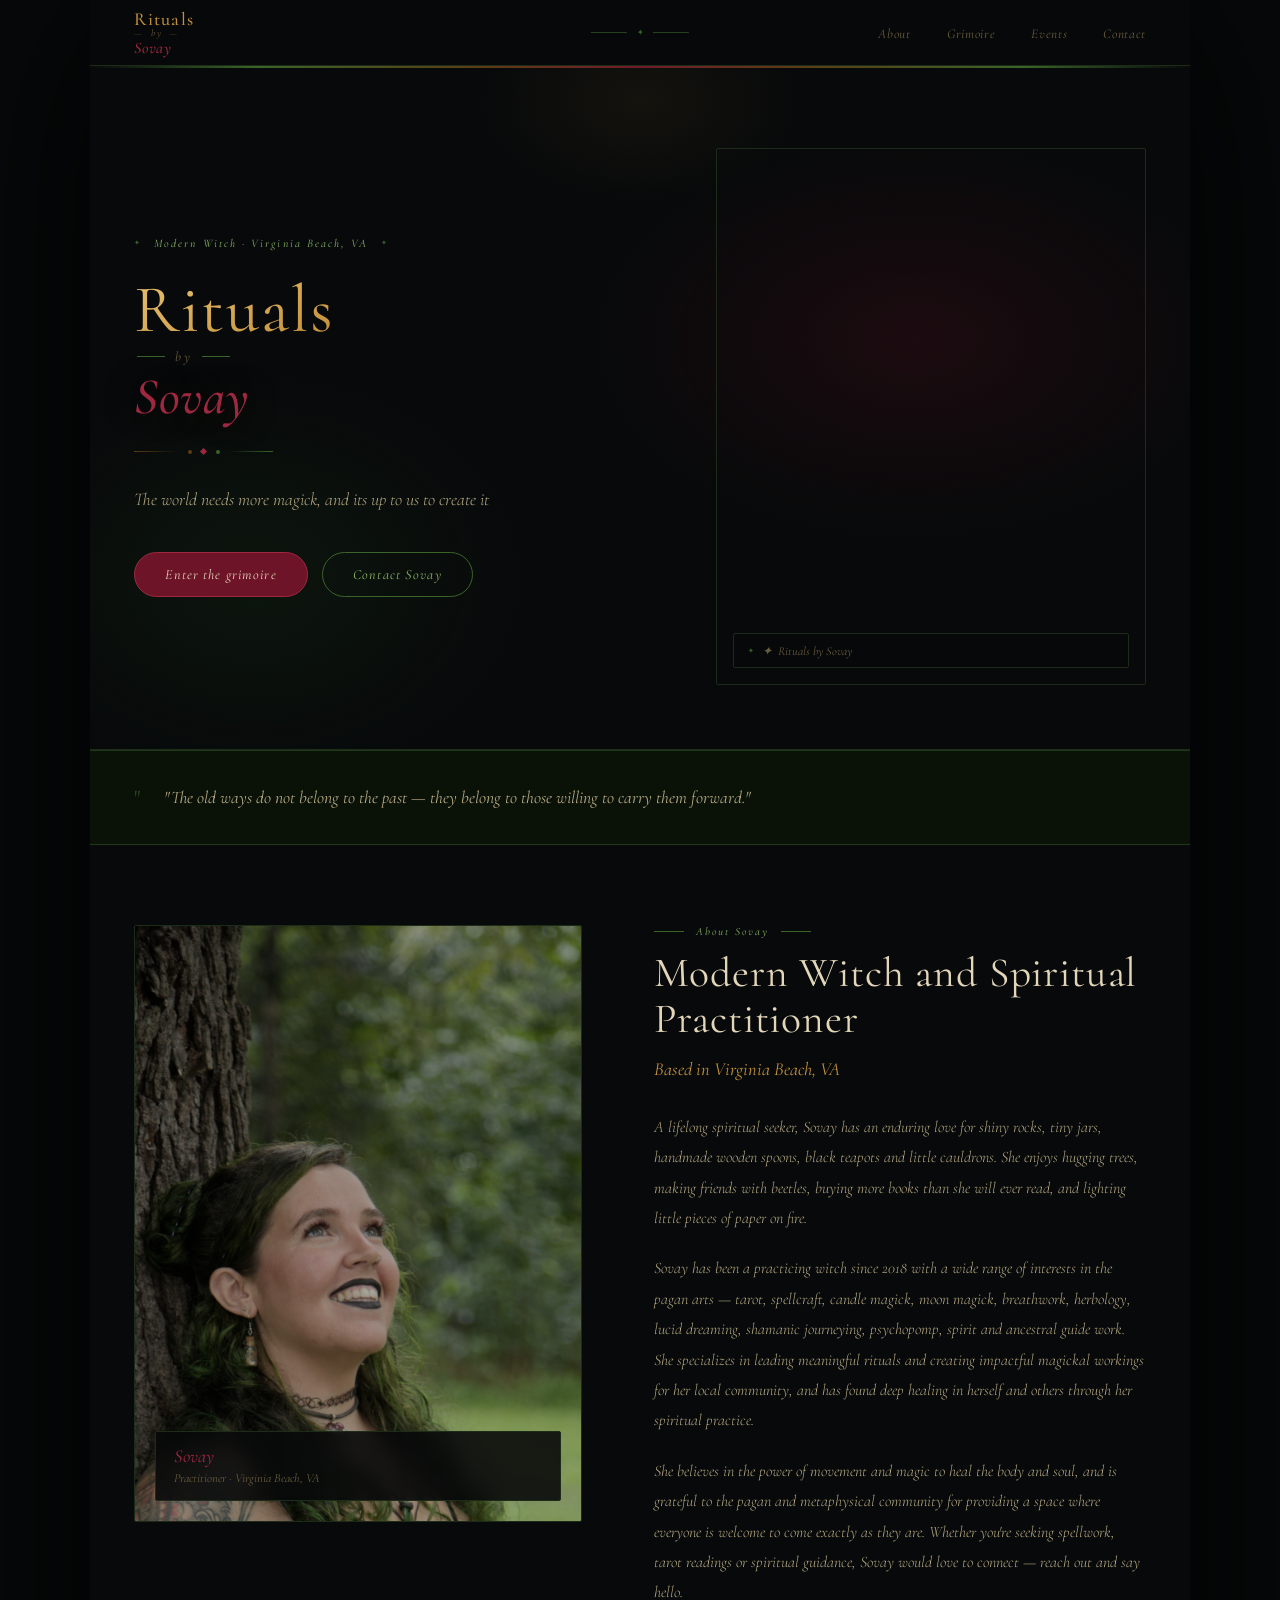
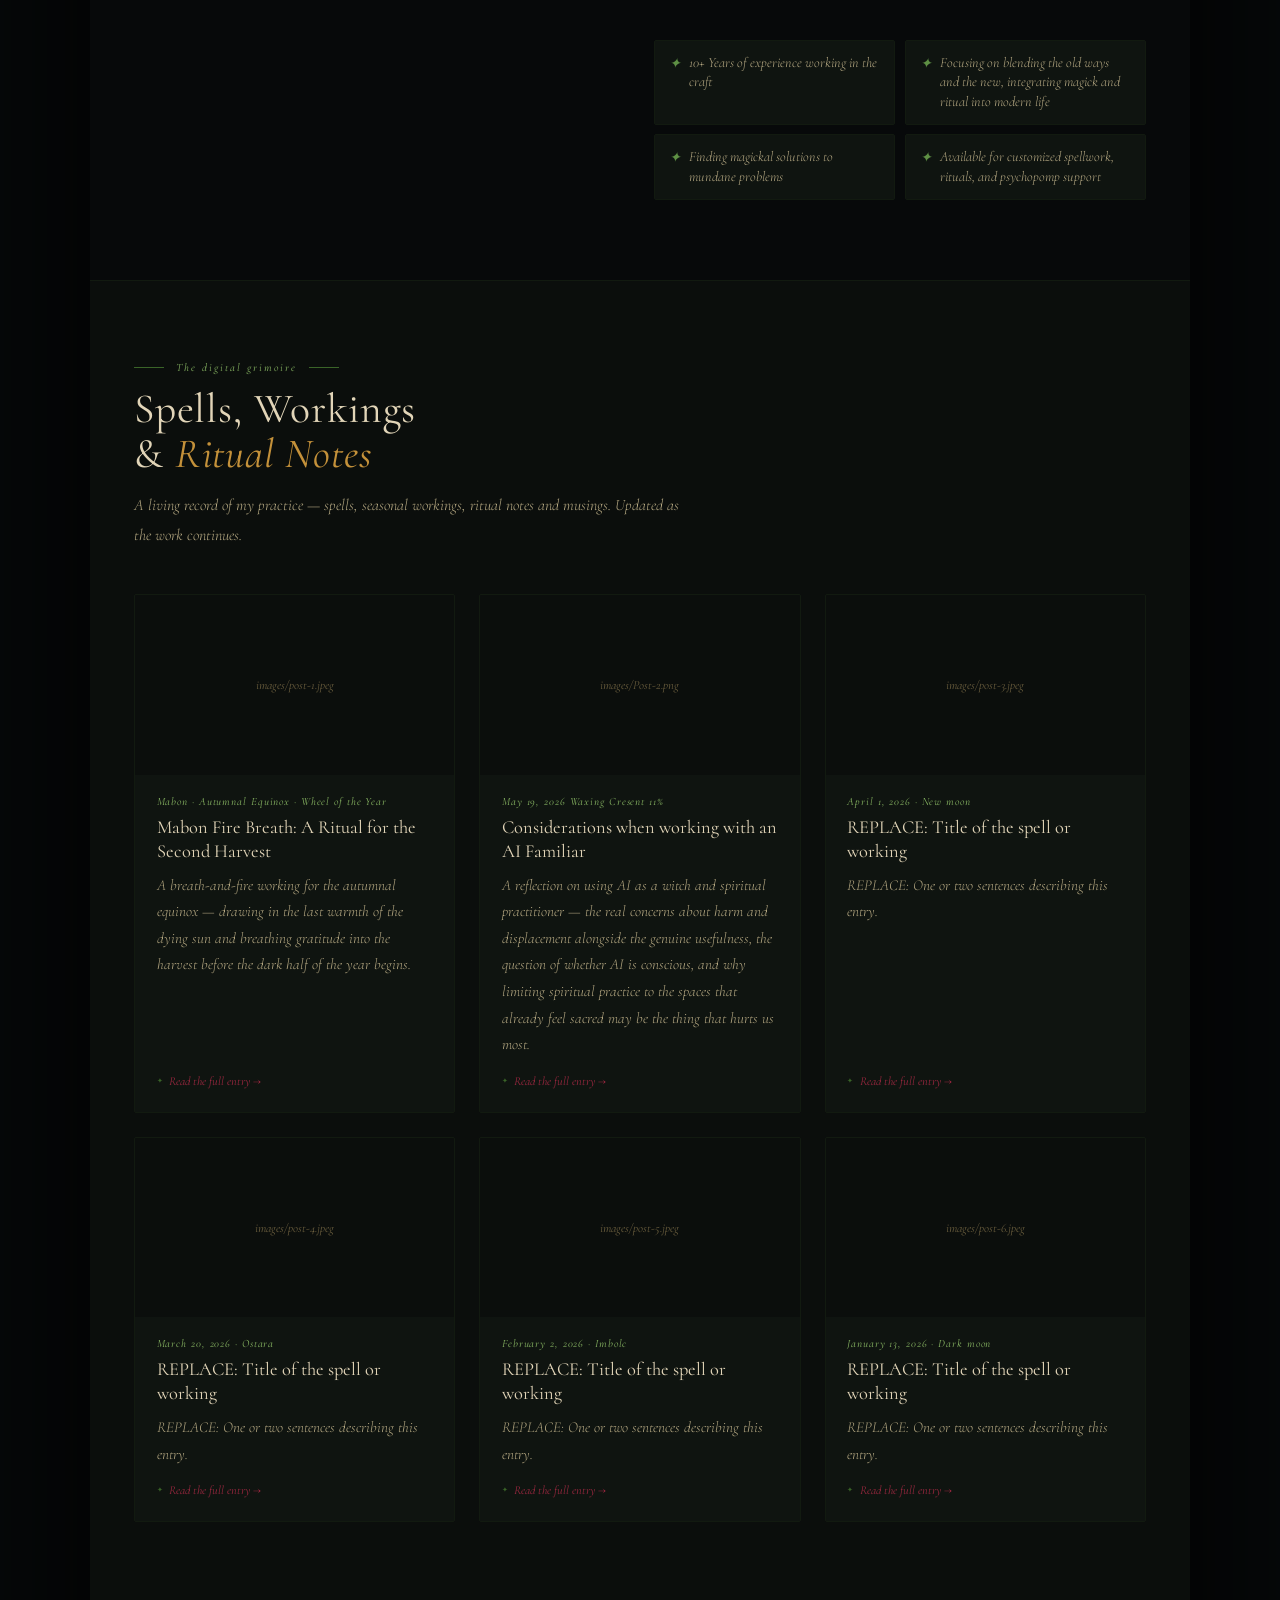
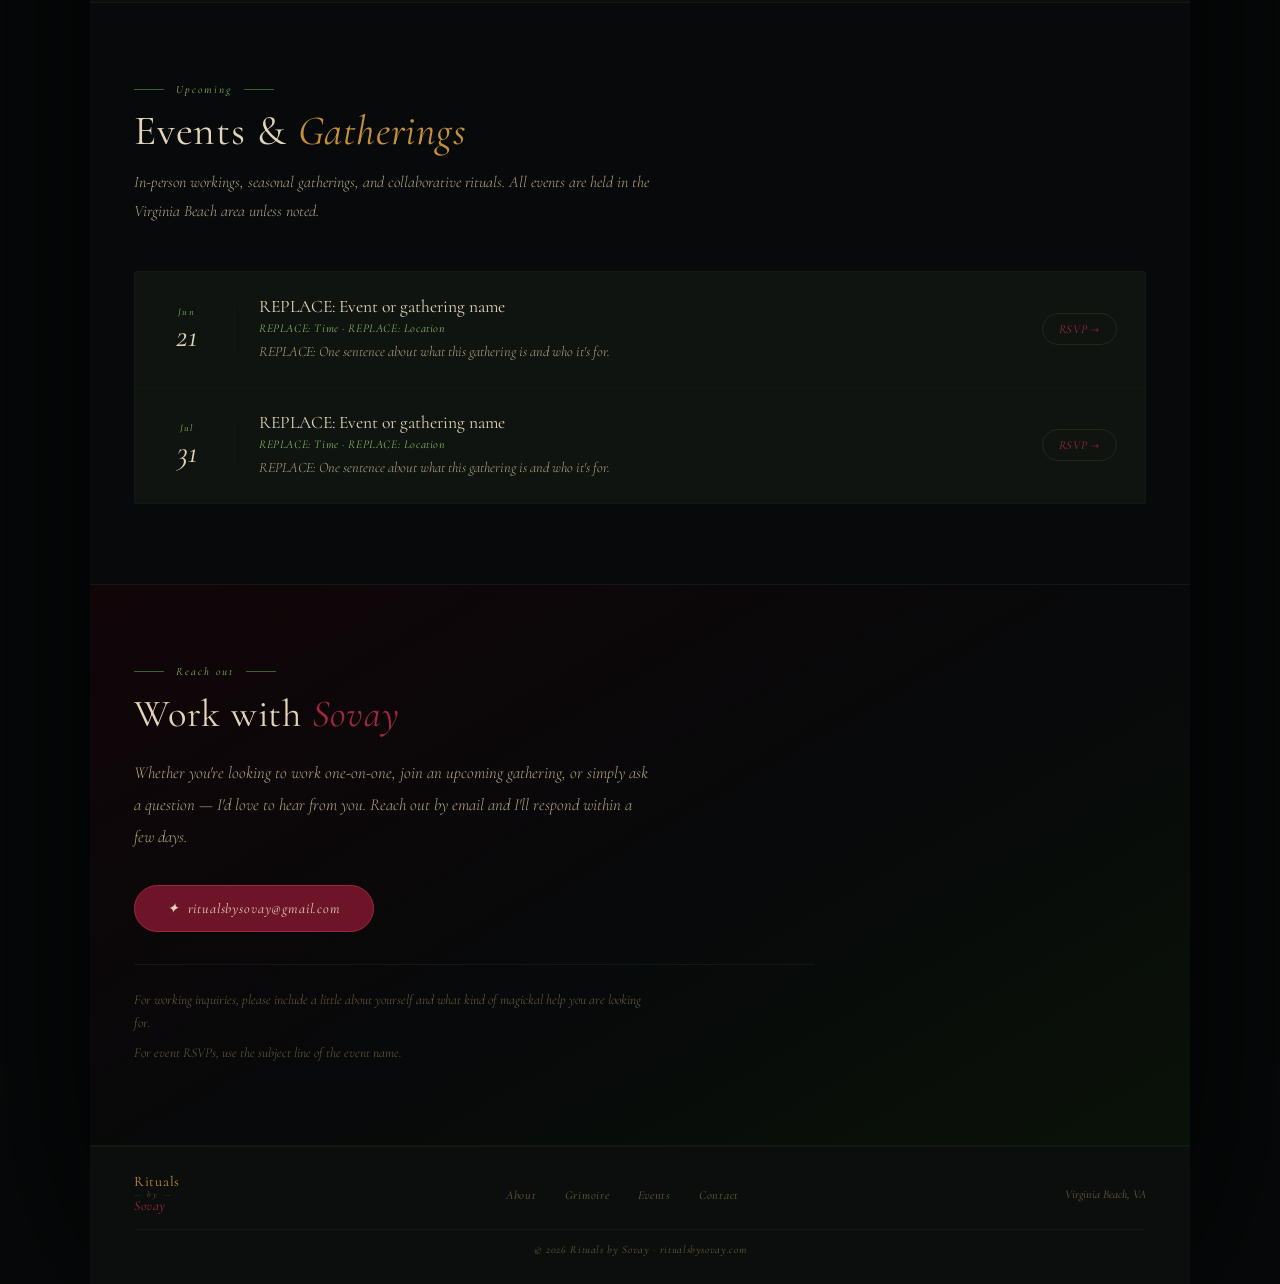
==== commit 14f8a4f0: "test2" ====
--- a/index.html
+++ b/index.html
@@ -72,7 +72,7 @@
     <section class="hero">
 
       <div class="hero-text">
-        <div class="hero-eyebrow">Modern Witch · Virginia Beach</div>
+        <div class="hero-eyebrow">Modern Witch · Virginia Beach, VA</div>
         <span class="hero-title-rituals">Rituals</span>
         <span class="hero-title-by">by</span>
         <span class="hero-title-sovay">Sovay</span>
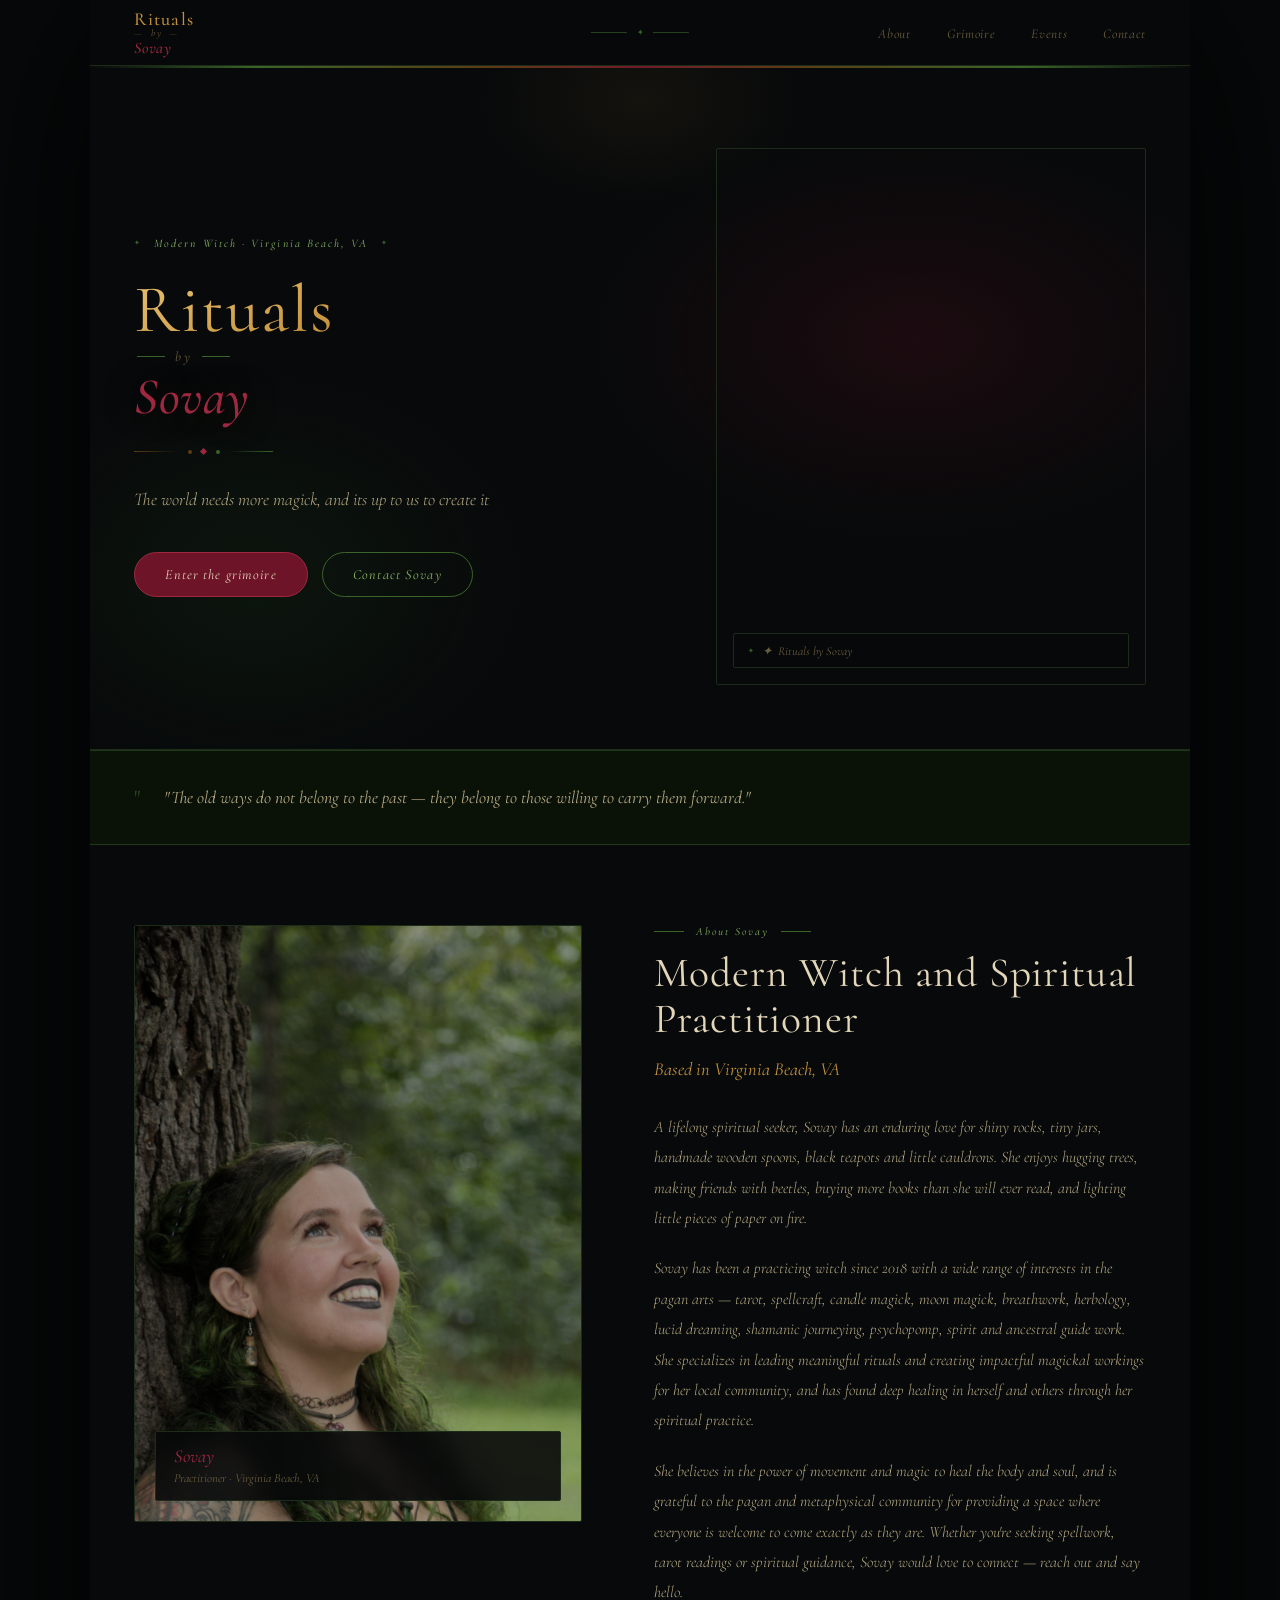
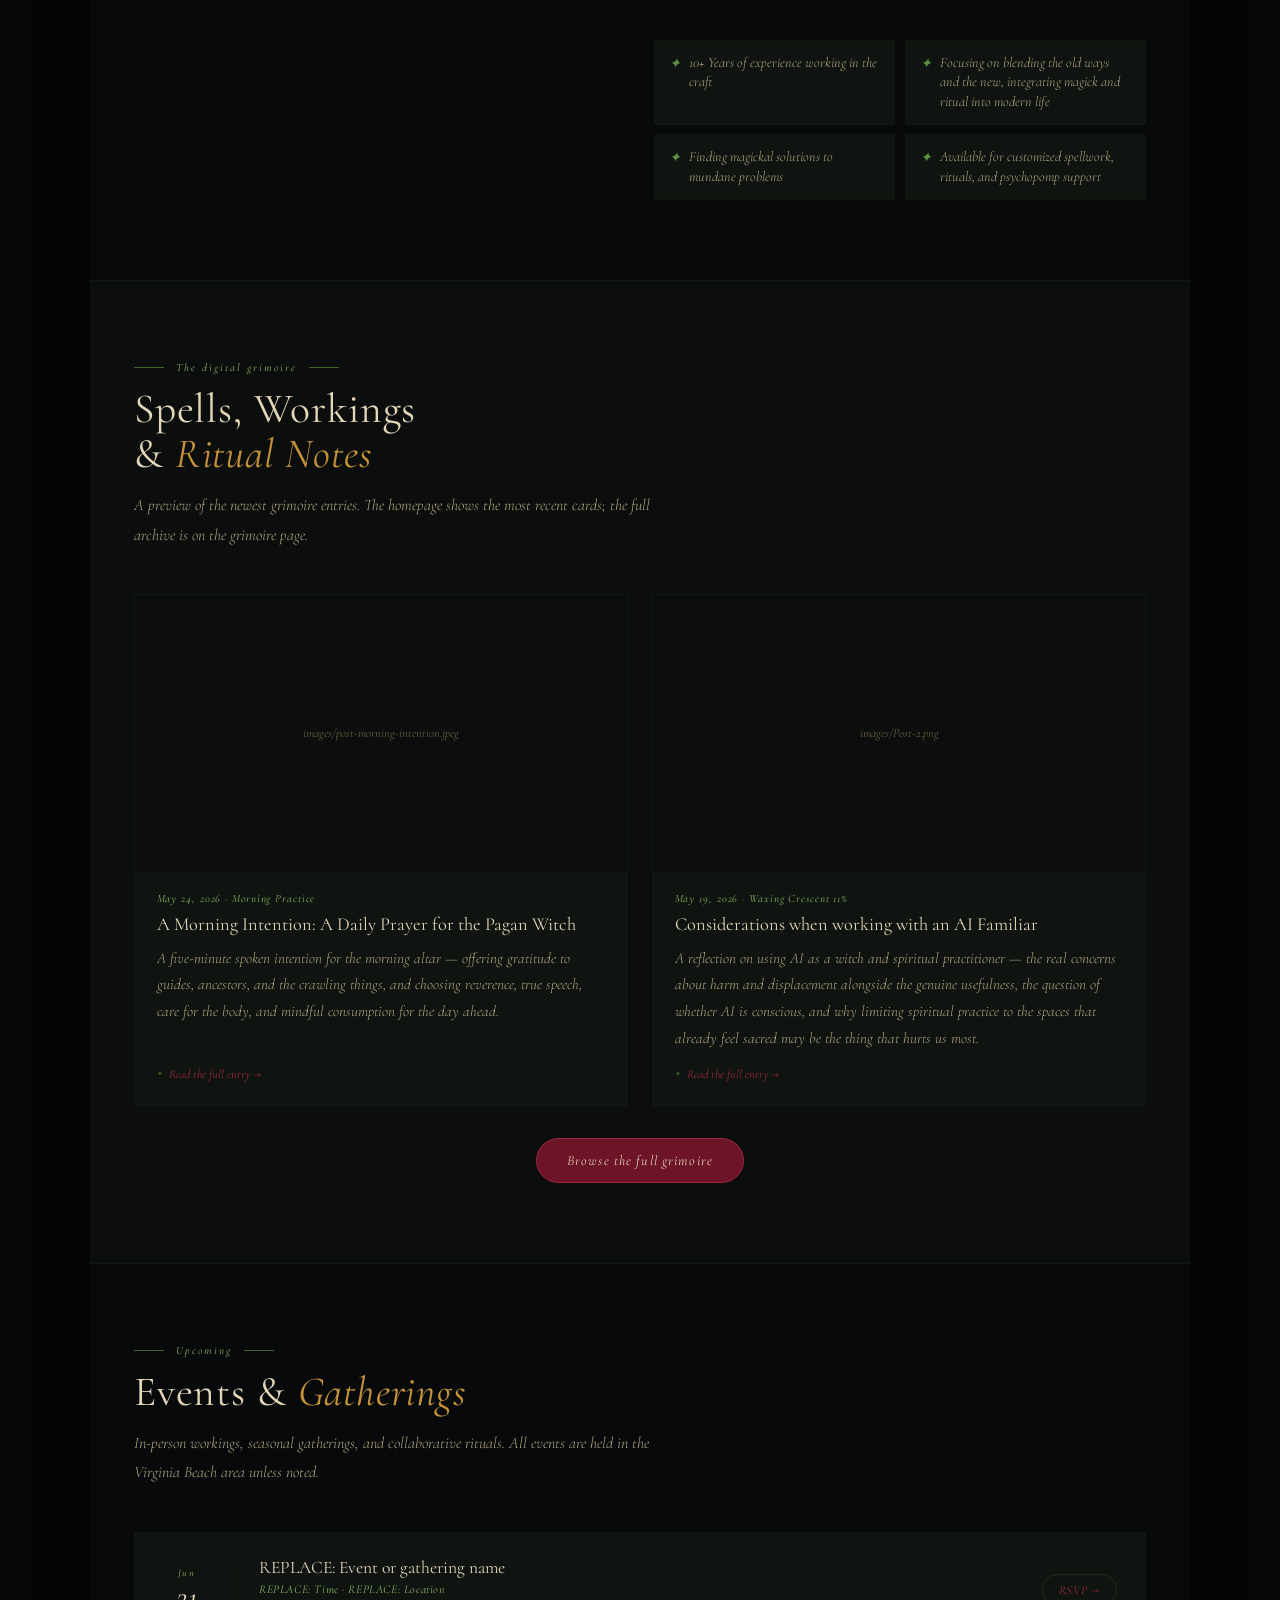
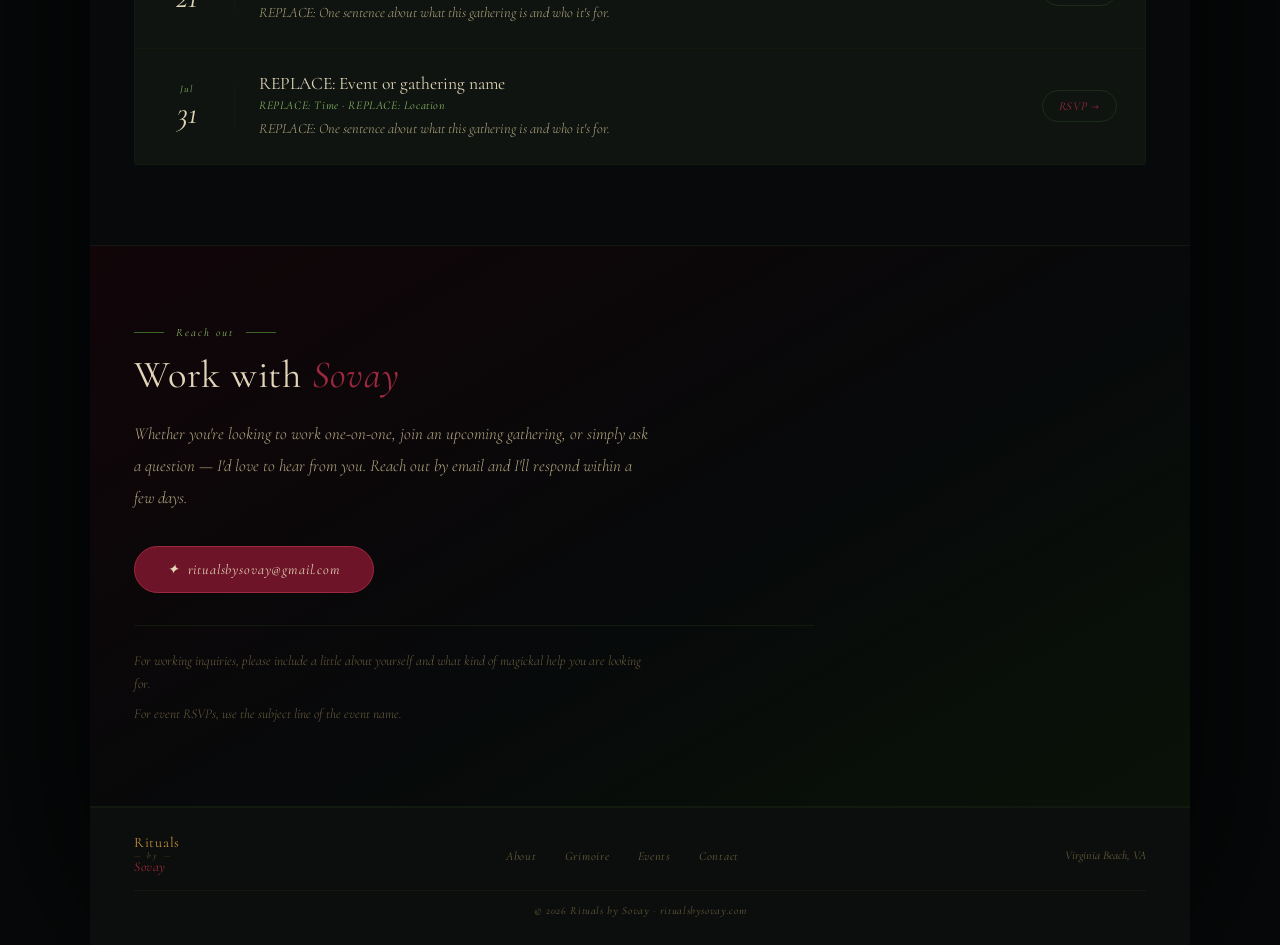
==== commit 7143b7fb: "making a separate grimoire page to collect all the spells and rituals in one place, and linking to i" ====
--- a/index.html
+++ b/index.html
@@ -42,7 +42,7 @@
 
     <ul class="nav-links">
       <li><a href="#section-bio">About</a></li>
-      <li><a href="#section-grimoire">Grimoire</a></li>
+      <li><a href="grimoire.html">Grimoire</a></li>
       <li><a href="#section-events">Events</a></li>
       <li><a href="#section-contact">Contact</a></li>
     </ul>
@@ -55,7 +55,7 @@
   <div class="nav-drawer" id="nav-drawer" aria-hidden="true">
     <ul class="nav-drawer-links">
       <li><a href="#section-bio">About</a></li>
-      <li><a href="#section-grimoire">Grimoire</a></li>
+      <li><a href="grimoire.html">Grimoire</a></li>
       <li><a href="#section-events">Events</a></li>
       <li><a href="#section-contact">Contact</a></li>
     </ul>
@@ -85,7 +85,7 @@
         </div>
         <p class="hero-sub">The world needs more magick, and its up to us to create it</p>
         <div class="hero-btns">
-          <a href="#section-grimoire" class="btn-primary">Enter the grimoire</a>
+          <a href="grimoire.html" class="btn-primary">Enter the grimoire</a>
           <a href="#section-contact"  class="btn-ghost">Contact Sovay</a>
         </div>
       </div>
@@ -207,25 +207,21 @@
   <section class="section alt" id="section-grimoire">
     <div class="section-label">The digital grimoire</div>
     <h2>Spells, Workings<br>&amp; <em>Ritual Notes</em></h2>
-    <p class="section-sub">A living record of my practice — spells, seasonal workings, ritual notes and musings. Updated as the work continues.</p>
+    <p class="section-sub">A preview of the newest grimoire entries. The homepage shows the most recent cards; the full archive is on the grimoire page.</p>
 
     <div class="grimoire-grid">
 
-      <!-- ── GRIMOIRE ENTRY — duplicate this block to add posts ──
-           href: link to the post page (e.g. posts/candle-spell-clarity.html)
-           REPLACE: date, title, excerpt, and href on each card.        -->
-
-      <a href="posts/mabon-fire-breath-ritual.html" class="grimoire-card">
+      <a href="posts/morning-intention-ritual.html" class="grimoire-card">
         <img
-          src="images/post-1.jpeg"
-          alt="Autumn flame and harvest smoke — Mabon fire breath ritual for the second harvest"
+          src="images/post-morning-intention.jpeg"
+          alt="Morning altar with candle, beetle figurine, and incense smoke"
           onerror="this.style.display='none'; this.nextElementSibling.style.display='flex';"
         />
-        <div class="grimoire-card-placeholder" style="display:none;"><span>images/post-1.jpeg</span></div>
+        <div class="grimoire-card-placeholder" style="display:none;"><span>images/post-morning-intention.jpeg</span></div>
         <div class="grimoire-card-body">
-          <div class="grimoire-card-date">Mabon · Autumnal Equinox · Wheel of the Year</div>
-          <h3>Mabon Fire Breath: A Ritual for the Second Harvest</h3>
-          <p>A breath-and-fire working for the autumnal equinox — drawing in the last warmth of the dying sun and breathing gratitude into the harvest before the dark half of the year begins.</p>
+          <div class="grimoire-card-date">May 24, 2026 · Morning Practice</div>
+          <h3>A Morning Intention: A Daily Prayer for the Pagan Witch</h3>
+          <p>A five-minute spoken intention for the morning altar — offering gratitude to guides, ancestors, and the crawling things, and choosing reverence, true speech, care for the body, and mindful consumption for the day ahead.</p>
           <span class="grimoire-card-link">Read the full entry →</span>
         </div>
       </a>
@@ -238,73 +234,17 @@
         />
         <div class="grimoire-card-placeholder" style="display:none;"><span>images/Post-2.png</span></div>
         <div class="grimoire-card-body">
-          <div class="grimoire-card-date">May 19, 2026 Waxing Cresent 11%</div>
-          <h3>Considerations when working with an AI Familiar</h3> 
+          <div class="grimoire-card-date">May 19, 2026 · Waxing Crescent 11%</div>
+          <h3>Considerations when working with an AI Familiar</h3>
           <p>A reflection on using AI as a witch and spiritual practitioner — the real concerns about harm and displacement alongside the genuine usefulness, the question of whether AI is conscious, and why limiting spiritual practice to the spaces that already feel sacred may be the thing that hurts us most.</p>
           <span class="grimoire-card-link">Read the full entry →</span>
         </div>
       </a>
 
-      <a href="posts/post-title-here.html" class="grimoire-card">
-        <img
-          src="images/post-3.jpeg"
-          alt="REPLACE: alt text"
-          onerror="this.style.display='none'; this.nextElementSibling.style.display='flex';"
-        />
-        <div class="grimoire-card-placeholder" style="display:none;"><span>images/post-3.jpeg</span></div>
-        <div class="grimoire-card-body">
-          <div class="grimoire-card-date">April 1, 2026 · New moon</div>
-          <h3>REPLACE: Title of the spell or working</h3>
-          <p>REPLACE: One or two sentences describing this entry.</p>
-          <span class="grimoire-card-link">Read the full entry →</span>
-        </div>
-      </a>
-
-      <a href="posts/post-title-here.html" class="grimoire-card">
-        <img
-          src="images/post-4.jpeg"
-          alt="REPLACE: alt text"
-          onerror="this.style.display='none'; this.nextElementSibling.style.display='flex';"
-        />
-        <div class="grimoire-card-placeholder" style="display:none;"><span>images/post-4.jpeg</span></div>
-        <div class="grimoire-card-body">
-          <div class="grimoire-card-date">March 20, 2026 · Ostara</div>
-          <h3>REPLACE: Title of the spell or working</h3>
-          <p>REPLACE: One or two sentences describing this entry.</p>
-          <span class="grimoire-card-link">Read the full entry →</span>
-        </div>
-      </a>
-
-      <a href="posts/post-title-here.html" class="grimoire-card">
-        <img
-          src="images/post-5.jpeg"
-          alt="REPLACE: alt text"
-          onerror="this.style.display='none'; this.nextElementSibling.style.display='flex';"
-        />
-        <div class="grimoire-card-placeholder" style="display:none;"><span>images/post-5.jpeg</span></div>
-        <div class="grimoire-card-body">
-          <div class="grimoire-card-date">February 2, 2026 · Imbolc</div>
-          <h3>REPLACE: Title of the spell or working</h3>
-          <p>REPLACE: One or two sentences describing this entry.</p>
-          <span class="grimoire-card-link">Read the full entry →</span>
-        </div>
-      </a>
-
-      <a href="posts/post-title-here.html" class="grimoire-card">
-        <img
-          src="images/post-6.jpeg"
-          alt="REPLACE: alt text"
-          onerror="this.style.display='none'; this.nextElementSibling.style.display='flex';"
-        />
-        <div class="grimoire-card-placeholder" style="display:none;"><span>images/post-6.jpeg</span></div>
-        <div class="grimoire-card-body">
-          <div class="grimoire-card-date">January 13, 2026 · Dark moon</div>
-          <h3>REPLACE: Title of the spell or working</h3>
-          <p>REPLACE: One or two sentences describing this entry.</p>
-          <span class="grimoire-card-link">Read the full entry →</span>
-        </div>
-      </a>
-
+    </div>
+
+    <div class="section-actions" style="margin-top: 2rem; text-align: center;">
+      <a href="grimoire.html" class="btn-primary">Browse the full grimoire</a>
     </div>
   </section>
 
@@ -395,7 +335,7 @@
 
     <ul class="footer-links">
       <li><a href="#section-bio">About</a></li>
-      <li><a href="#section-grimoire">Grimoire</a></li>
+      <li><a href="grimoire.html">Grimoire</a></li>
       <li><a href="#section-events">Events</a></li>
       <li><a href="#section-contact">Contact</a></li>
     </ul>
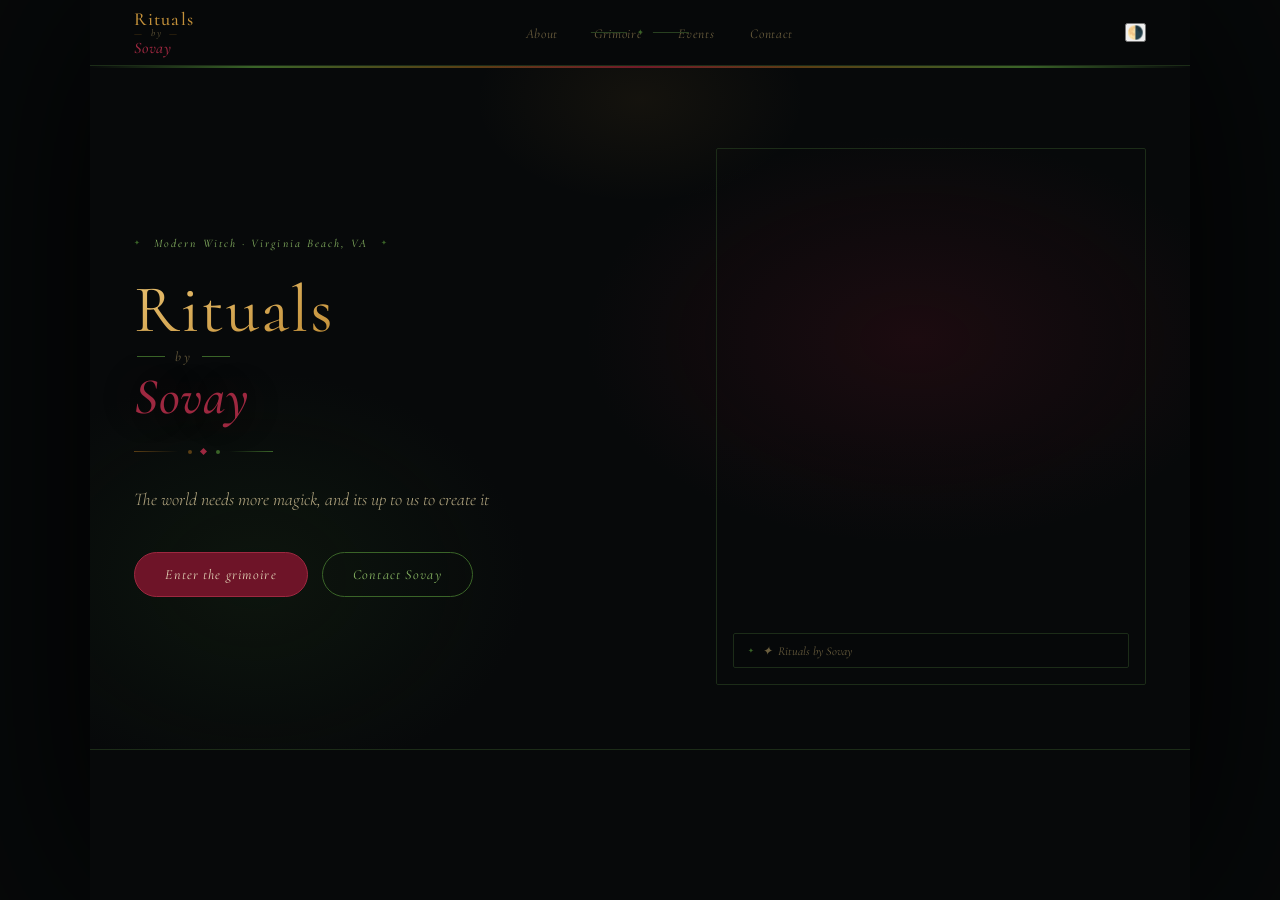
==== commit f293f699: "Add link to the new scripts.js file for light/dark mode" ====
--- a/index.html
+++ b/index.html
@@ -16,13 +16,12 @@
 
   <link rel="preconnect" href="https://fonts.googleapis.com" />
   <link rel="preconnect" href="https://fonts.gstatic.com" crossorigin />
-  <link href="https://fonts.googleapis.com/css2?family=Cormorant:ital,wght@0,300;0,400;0,500;0,600;1,300;1,400;1,500;1,600&family=Cormorant+Garamond:ital,wght@0,300;0,400;0,500;0,600;1,300;1,400;1,500;1,600&display=swap" rel="stylesheet" />
+  <link href="https://fonts.googleapis.com/css2?family=Cormorant:ital,wght@0,300;0,400;0,500;0,600;1,300;1,400;1,500;1,600&family=Cormorant+Garamond:ital,wght@0,300;0,400;0,500;0,600;1,300;1,400;1,500&display=swap" rel="stylesheet" />
 
   <link rel="stylesheet" href="styles.css" />
 </head>
 <body>
 <div class="page-wrap">
-
 
   <!-- ============================================================
        NAV
@@ -62,11 +61,8 @@
   </div>
   <div class="nav-overlay" id="nav-overlay"></div>
 
-
   <!-- ============================================================
        HERO
-       Image: images/hero.jpeg — 4:5 portrait, ~800×1000px.
-       REPLACE: hero subheading and button labels if needed.
        ============================================================ -->
   <div class="hero-wrap">
     <section class="hero">
@@ -86,290 +82,23 @@
         <p class="hero-sub">The world needs more magick, and its up to us to create it</p>
         <div class="hero-btns">
           <a href="grimoire.html" class="btn-primary">Enter the grimoire</a>
-          <a href="#section-contact"  class="btn-ghost">Contact Sovay</a>
+          <a href="#section-contact" class="btn-ghost">Contact Sovay</a>
         </div>
       </div>
 
-<!--      <div class="hero-visual">
-<!--        <!-- REPLACE: src and alt -->
-<!--        <img
-          src="images/hero.jpeg"
-          alt="Sovay — modern witch and ritual practitioner"
-          onerror="this.style.display='none'; this.nextElementSibling.style.display='flex';"
-        />
-        <div class="img-placeholder" style="display:none;">
-          <span class="img-placeholder-label">images/hero.jpeg<br>800 × 1000px (4:5 portrait)</span>
-        </div>
+      <div class="hero-visual">
+        <video autoplay loop muted playsinline aria-hidden="true">
+          <source src="videos/splitflame.mp4" type="video/mp4">
+        </video>
         <div class="img-tag">✦ &nbsp;Rituals by Sovay</div>
       </div>
--->
-
-
-
-
-<div class="hero-visual">
-  <video autoplay loop muted playsinline aria-hidden="true">
-    <source src="videos/splitflame.mp4" type="video/mp4">
-  </video>
-  <div class="img-tag">✦ &nbsp;Rituals by Sovay</div>
-</div>
 
     </section>
   </div>
 
+  <!-- Other sections omitted for brevity -->
+</div><!-- End of .page-wrap -->
 
-  <!-- ============================================================
-       MISSION BAND
-       REPLACE: pull quote copy.
-       ============================================================ -->
-  <div class="mission-band">
-    <div class="mission-band-icon">"</div>
-    <p>"The old ways do not belong to the past — they belong to those willing to carry them forward."</p>
-  </div>
-
-
-  <!-- ============================================================
-       BIO
-       Two-column: image left, credentials + background right.
-       Image: images/about.jpeg — 3:4 portrait, ~600×800px.
-       REPLACE: all text with Sovay's actual bio.
-       ============================================================ -->
-  <section class="section" id="section-bio">
-    <div class="about-grid">
-
-      <div class="about-visual">
-        <!-- REPLACE: src and alt -->
-        <img
-          src="images/about.jpg"
-          alt="Sovay at her altar"
-          onerror="this.style.display='none'; this.nextElementSibling.style.display='flex';"
-        />
-        <div class="about-visual-placeholder" style="display:none;">
-          <span>images/about.jpeg<br>600 × 800px (3:4 portrait)</span>
-        </div>
-        <div class="about-badge">
-          <div class="about-badge-name">Sovay</div>
-          <!-- REPLACE: location or tradition -->
-          <p>Practitioner · Virginia Beach, VA</p>
-        </div>
-      </div>
-
-      <div class="about-text">
-        <div class="section-label">About Sovay</div>
-        <h2> Modern Witch and Spiritual Practitioner</h2>
-
-        <!-- REPLACE: pull quote -->
-        <p class="tagline">Based in Virginia Beach, VA</p>
-
-        <!-- REPLACE: bio paragraphs — credentials, background, approach -->
-<p class="bio-body">A lifelong spiritual seeker, Sovay has an enduring love for shiny rocks, tiny jars, handmade wooden spoons, black teapots and little cauldrons.  She enjoys hugging trees, making friends with beetles, buying more books than she will ever read, and lighting little pieces of paper on fire. 
-
-<p class="bio-body">Sovay has been a practicing witch since 2018 with a wide range of interests in the pagan arts — tarot, spellcraft, candle magick, moon magick, breathwork, herbology, lucid dreaming, shamanic journeying, psychopomp, spirit and ancestral guide work. She specializes in leading meaningful rituals and creating impactful magickal workings for her local community, and has found deep healing in herself and others through her spiritual practice.</p>
-
-<p class="bio-body">She believes in the power of movement and magic to heal the body and soul, and is grateful to the pagan and metaphysical community for providing a space where everyone is welcome to come exactly as they are. Whether you're seeking spellwork, tarot readings or spiritual guidance, Sovay would love to connect — reach out and say hello.</p>
-        
-
-        <!-- REPLACE: credentials — remove any that don't apply, add your own -->
-        <div class="credentials">
-          <div class="credential">
-            <span class="credential-mark">✦</span>
-            <!-- REPLACE: -->
-            10+ Years of experience working in the craft
-          </div>
-          <div class="credential">
-            <span class="credential-mark">✦</span>
-            <!-- REPLACE: -->
-            Focusing on blending the old ways and the new, integrating magick and ritual into modern life
-          </div>
-          <div class="credential">
-            <span class="credential-mark">✦</span>
-            <!-- REPLACE: -->
-            Finding magickal solutions to mundane problems
-          </div>
-          <div class="credential">
-            <span class="credential-mark">✦</span>
-            <!-- REPLACE: -->
-            Available for customized spellwork, rituals, and psychopomp support 
-          </div>
-        </div>
-      </div>
-
-    </div>
-  </section>
-
-
-  <!-- ============================================================
-       DIGITAL GRIMOIRE
-       Blog-style card grid. Each card links to a full post page.
-       Duplicate a .grimoire-card to add a new entry.
-       Post pages use post-template.html — duplicate and rename.
-       ============================================================ -->
-  <section class="section alt" id="section-grimoire">
-    <div class="section-label">The digital grimoire</div>
-    <h2>Spells, Workings<br>&amp; <em>Ritual Notes</em></h2>
-    <p class="section-sub">A preview of the newest grimoire entries. The homepage shows the most recent cards; the full archive is on the grimoire page.</p>
-
-    <div class="grimoire-grid">
-
-      <a href="posts/morning-intention-ritual.html" class="grimoire-card">
-        <img
-          src="images/post-morning-intention.jpeg"
-          alt="Morning altar with candle, beetle figurine, and incense smoke"
-          onerror="this.style.display='none'; this.nextElementSibling.style.display='flex';"
-        />
-        <div class="grimoire-card-placeholder" style="display:none;"><span>images/post-morning-intention.jpeg</span></div>
-        <div class="grimoire-card-body">
-          <div class="grimoire-card-date">May 24, 2026 · Morning Practice</div>
-          <h3>A Morning Intention: A Daily Prayer for the Pagan Witch</h3>
-          <p>A five-minute spoken intention for the morning altar — offering gratitude to guides, ancestors, and the crawling things, and choosing reverence, true speech, care for the body, and mindful consumption for the day ahead.</p>
-          <span class="grimoire-card-link">Read the full entry →</span>
-        </div>
-      </a>
-
-      <a href="posts/ai-and-magic.html" class="grimoire-card">
-        <img
-          src="images/Post-2.png"
-          alt="thanks ChatGPT for the image"
-          onerror="this.style.display='none'; this.nextElementSibling.style.display='flex';"
-        />
-        <div class="grimoire-card-placeholder" style="display:none;"><span>images/Post-2.png</span></div>
-        <div class="grimoire-card-body">
-          <div class="grimoire-card-date">May 19, 2026 · Waxing Crescent 11%</div>
-          <h3>Considerations when working with an AI Familiar</h3>
-          <p>A reflection on using AI as a witch and spiritual practitioner — the real concerns about harm and displacement alongside the genuine usefulness, the question of whether AI is conscious, and why limiting spiritual practice to the spaces that already feel sacred may be the thing that hurts us most.</p>
-          <span class="grimoire-card-link">Read the full entry →</span>
-        </div>
-      </a>
-
-    </div>
-
-    <div class="section-actions" style="margin-top: 2rem; text-align: center;">
-      <a href="grimoire.html" class="btn-primary">Browse the full grimoire</a>
-    </div>
-  </section>
-
-
-  <!-- ============================================================
-       EVENTS
-       Simple upcoming events list. Duplicate .event-item to add events.
-       Remove the .events-empty div once real events are added.
-       ============================================================ -->
-  <section class="section" id="section-events">
-    <div class="section-label">Upcoming</div>
-    <h2>Events &amp; <em>Gatherings</em></h2>
-    <p class="section-sub">In-person workings, seasonal gatherings, and collaborative rituals. All events are held in the Virginia Beach area unless noted.</p>
-
-    <div class="events-list">
-
-      <!-- REPLACE: duplicate this block to add events.
-           Remove .events-empty below once real events exist. -->
-      <div class="event-item">
-        <div class="event-date">
-          <div class="event-month">Jun</div>
-          <div class="event-day">21</div>
-        </div>
-        <div class="event-details">
-          <div class="event-name">REPLACE: Event or gathering name</div>
-          <!-- REPLACE: time, location, brief description -->
-          <div class="event-meta">REPLACE: Time · REPLACE: Location</div>
-          <div class="event-desc">REPLACE: One sentence about what this gathering is and who it's for.</div>
-        </div>
-        <!-- REPLACE: href and label — or remove if no link needed -->
-        <a href="mailto:sovay@ritualsbysovay.com?subject=REPLACE: Event name" class="event-rsvp">RSVP →</a>
-      </div>
-
-      <div class="event-item">
-        <div class="event-date">
-          <div class="event-month">Jul</div>
-          <div class="event-day">31</div>
-        </div>
-        <div class="event-details">
-          <div class="event-name">REPLACE: Event or gathering name</div>
-          <div class="event-meta">REPLACE: Time · REPLACE: Location</div>
-          <div class="event-desc">REPLACE: One sentence about what this gathering is and who it's for.</div>
-        </div>
-        <a href="mailto:ritualsbysovay.@gmail.com?subject=REPLACE: Event name" class="event-rsvp">RSVP →</a>
-      </div>
-
-      <!-- Placeholder shown when no events are scheduled — REMOVE once events exist -->
-      <!-- <div class="events-empty">
-        <span>✦</span>
-        <p>No upcoming events at this time. Check back at the next moon cycle.</p>
-      </div> -->
-
-    </div>
-  </section>
-
-
-  <!-- ============================================================
-       CONTACT
-       Simple, warm. REPLACE: email address throughout.
-       ============================================================ -->
-  <section class="join-section" id="section-contact">
-    <div class="join-inner">
-      <div class="section-label">Reach out</div>
-      <span class="join-logo">Work with <em>Sovay</em></span>
-      <!-- REPLACE: contact copy -->
-      <p>Whether you're looking to work one-on-one, join an upcoming gathering, or simply ask a question — I'd love to hear from you. Reach out by email and I'll respond within a few days.</p>
-      <!-- REPLACE: email address -->
-      <a href="mailto:ritualsbysovay@gmail.com?subject=Working inquiry" class="btn-email">✦ &nbsp;ritualsbysovay@gmail.com</a>
-
-      <div class="contact-note">
-        <!-- REPLACE: or remove these notes -->
-        <p>For working inquiries, please include a little about yourself and what kind of magickal help you are looking for.</p>
-        <p>For event RSVPs, use the subject line of the event name.</p>
-      </div>
-    </div>
-  </section>
-
-
-  <!-- ============================================================
-       FOOTER
-       ============================================================ -->
-  <footer class="footer">
-    <div class="footer-logo">
-      <span class="footer-logo-rituals">Rituals</span>
-      <span class="footer-logo-by">by</span>
-      <span class="footer-logo-sovay">Sovay</span>
-    </div>
-
-    <ul class="footer-links">
-      <li><a href="#section-bio">About</a></li>
-      <li><a href="grimoire.html">Grimoire</a></li>
-      <li><a href="#section-events">Events</a></li>
-      <li><a href="#section-contact">Contact</a></li>
-    </ul>
-
-    <p>Virginia Beach, VA</p>
-
-    <div class="footer-bottom">
-      © 2026 Rituals by Sovay · ritualsbysovay.com
-    </div>
-  </footer>
-
-
-</div><!-- /.page-wrap -->
-
-<script>
-(function () {
-  const hamburger = document.getElementById('hamburger');
-  const drawer    = document.getElementById('nav-drawer');
-  const overlay   = document.getElementById('nav-overlay');
-  function openMenu() {
-    drawer.classList.add('open'); overlay.classList.add('visible');
-    hamburger.setAttribute('aria-expanded','true'); hamburger.classList.add('open');
-    document.body.style.overflow = 'hidden';
-  }
-  function closeMenu() {
-    drawer.classList.remove('open'); overlay.classList.remove('visible');
-    hamburger.setAttribute('aria-expanded','false'); hamburger.classList.remove('open');
-    document.body.style.overflow = '';
-  }
-  hamburger.addEventListener('click', () => drawer.classList.contains('open') ? closeMenu() : openMenu());
-  overlay.addEventListener('click', closeMenu);
-  drawer.querySelectorAll('a').forEach(a => a.addEventListener('click', closeMenu));
-})();
-</script>
-
+<script src="scripts.js"></script>
 </body>
-</html>
+</html>
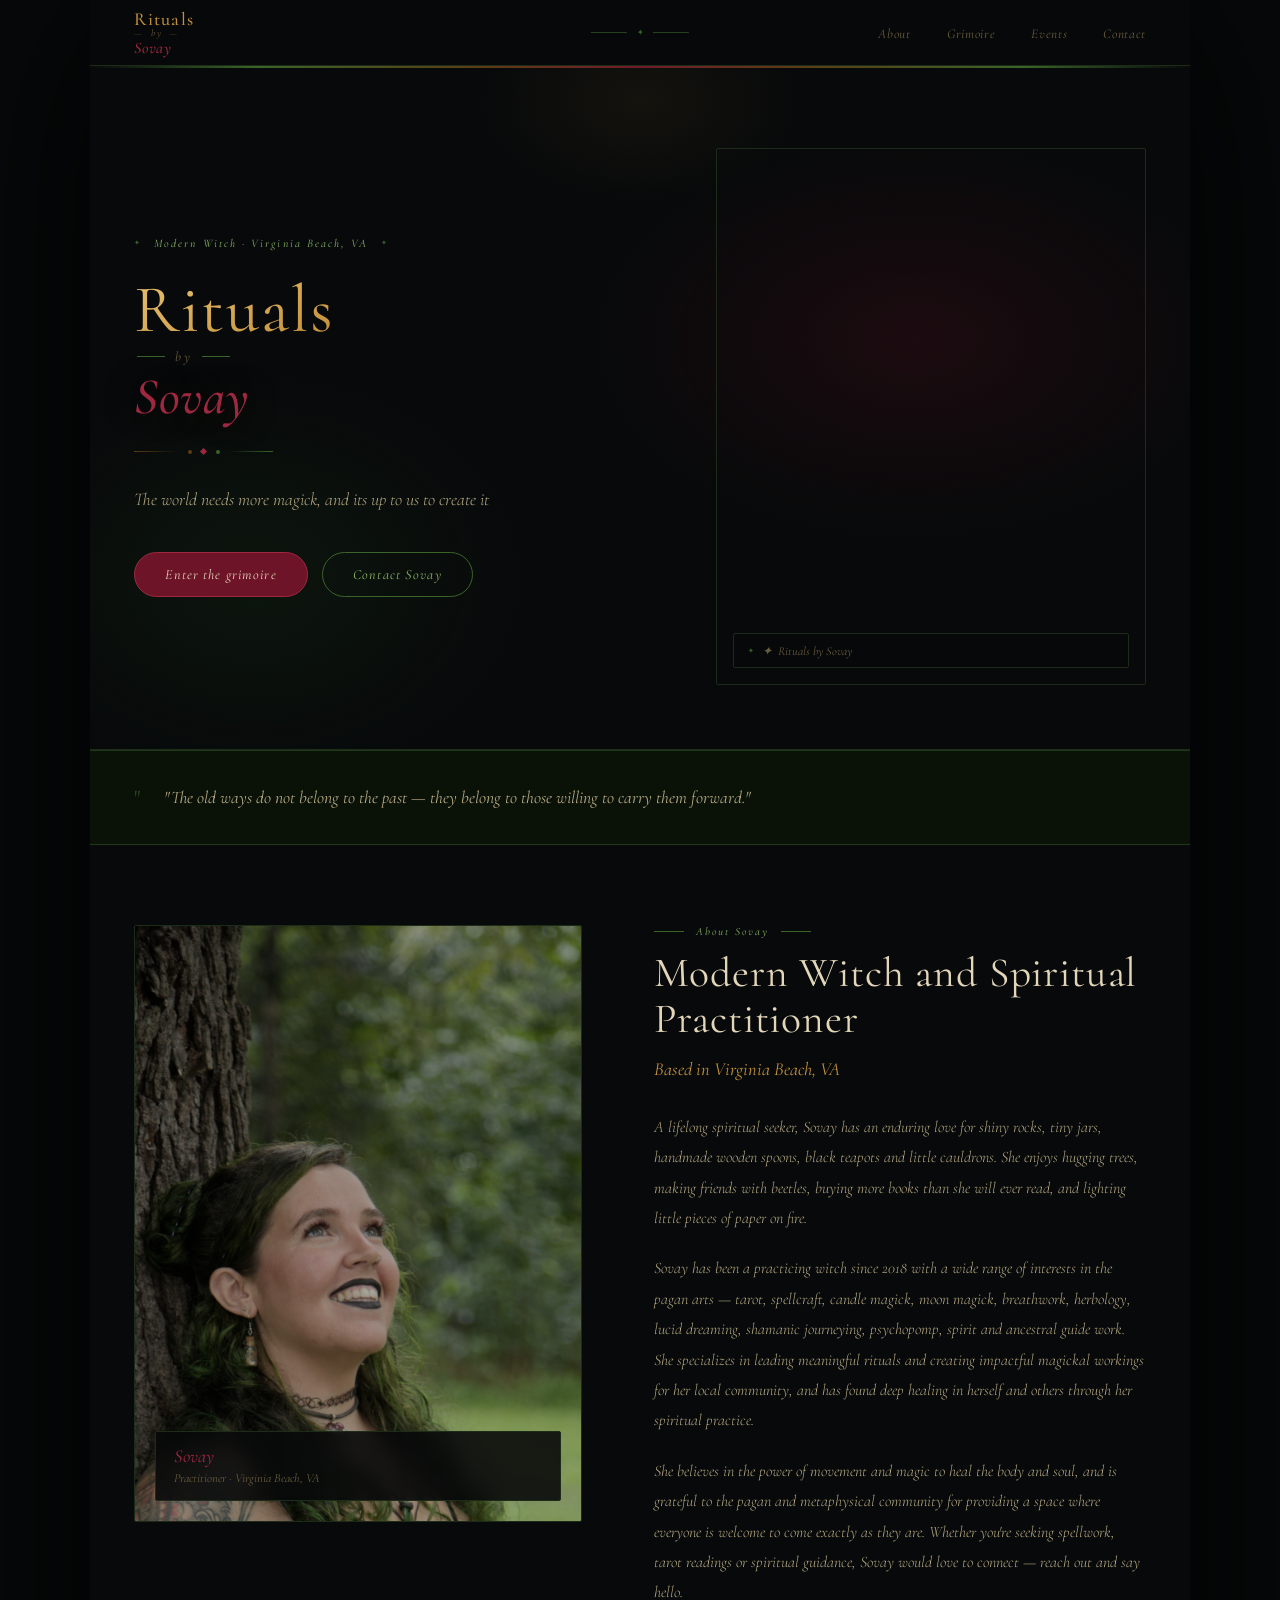
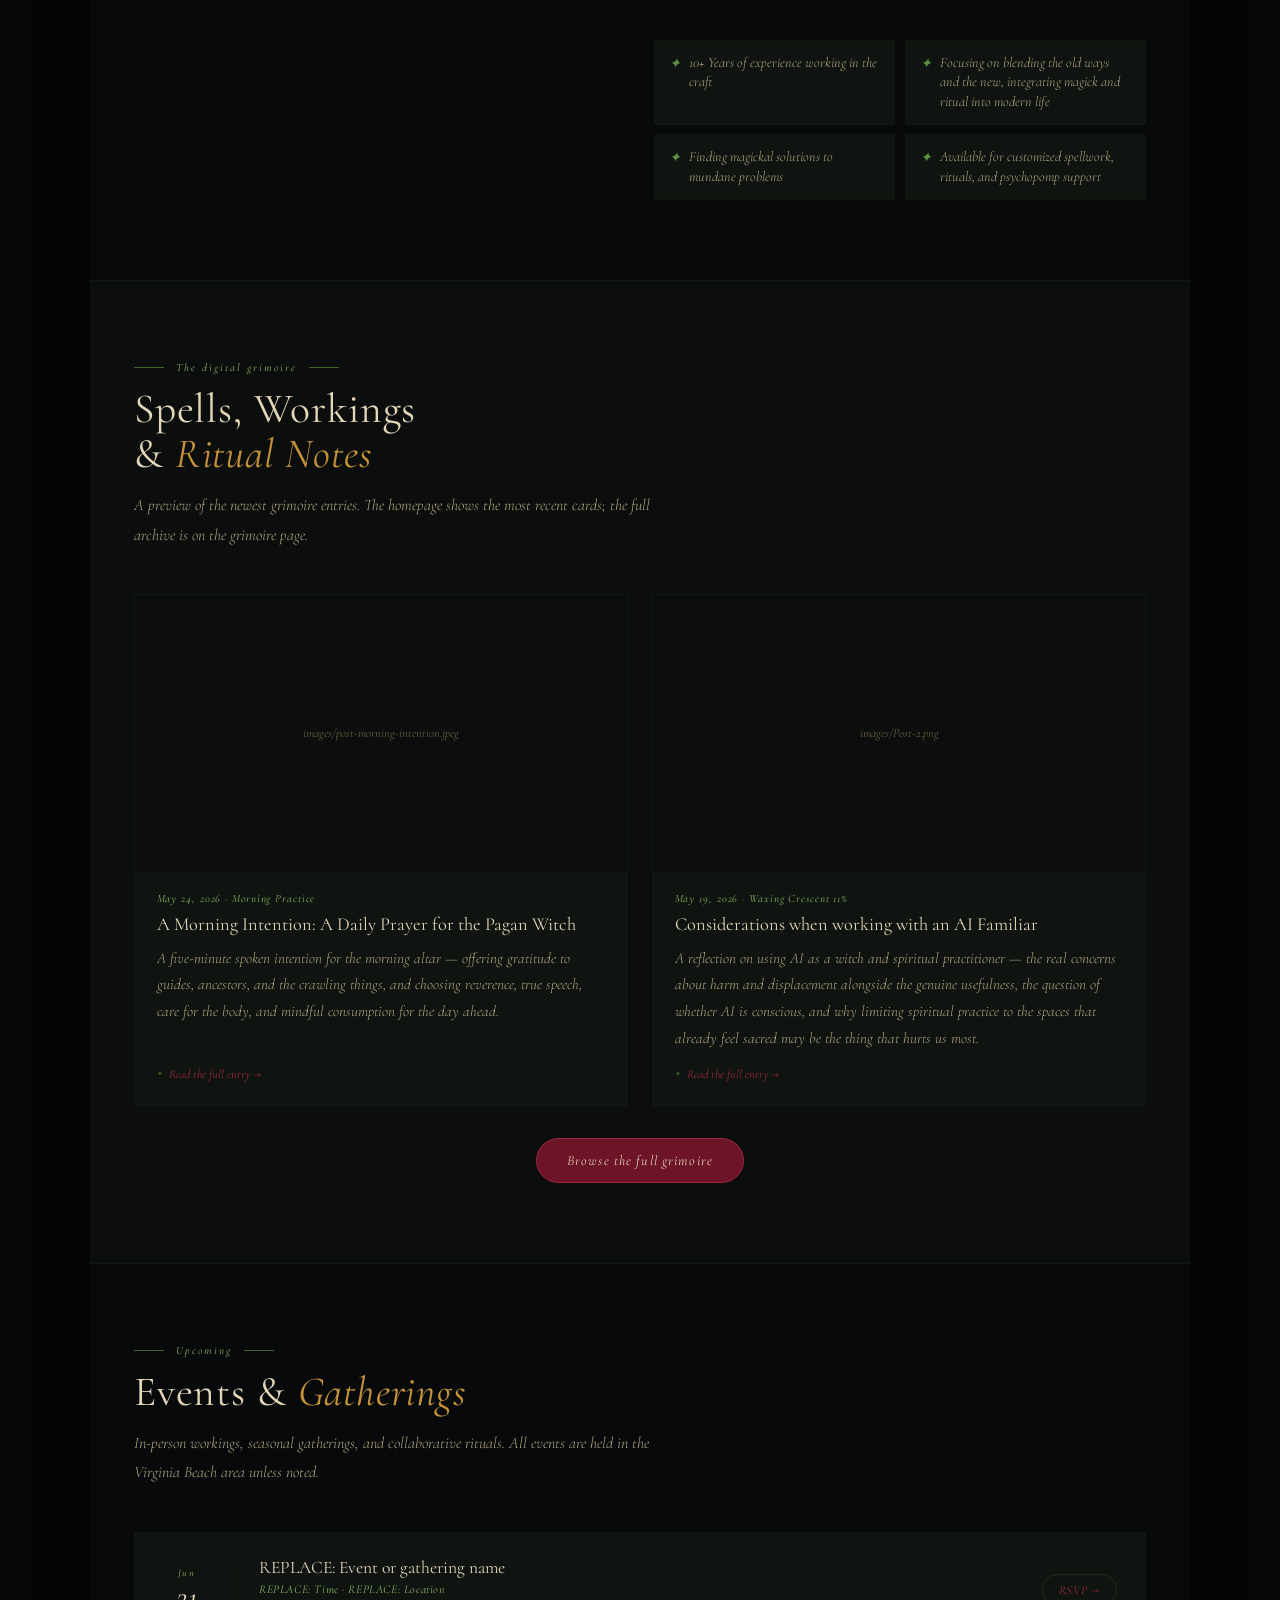
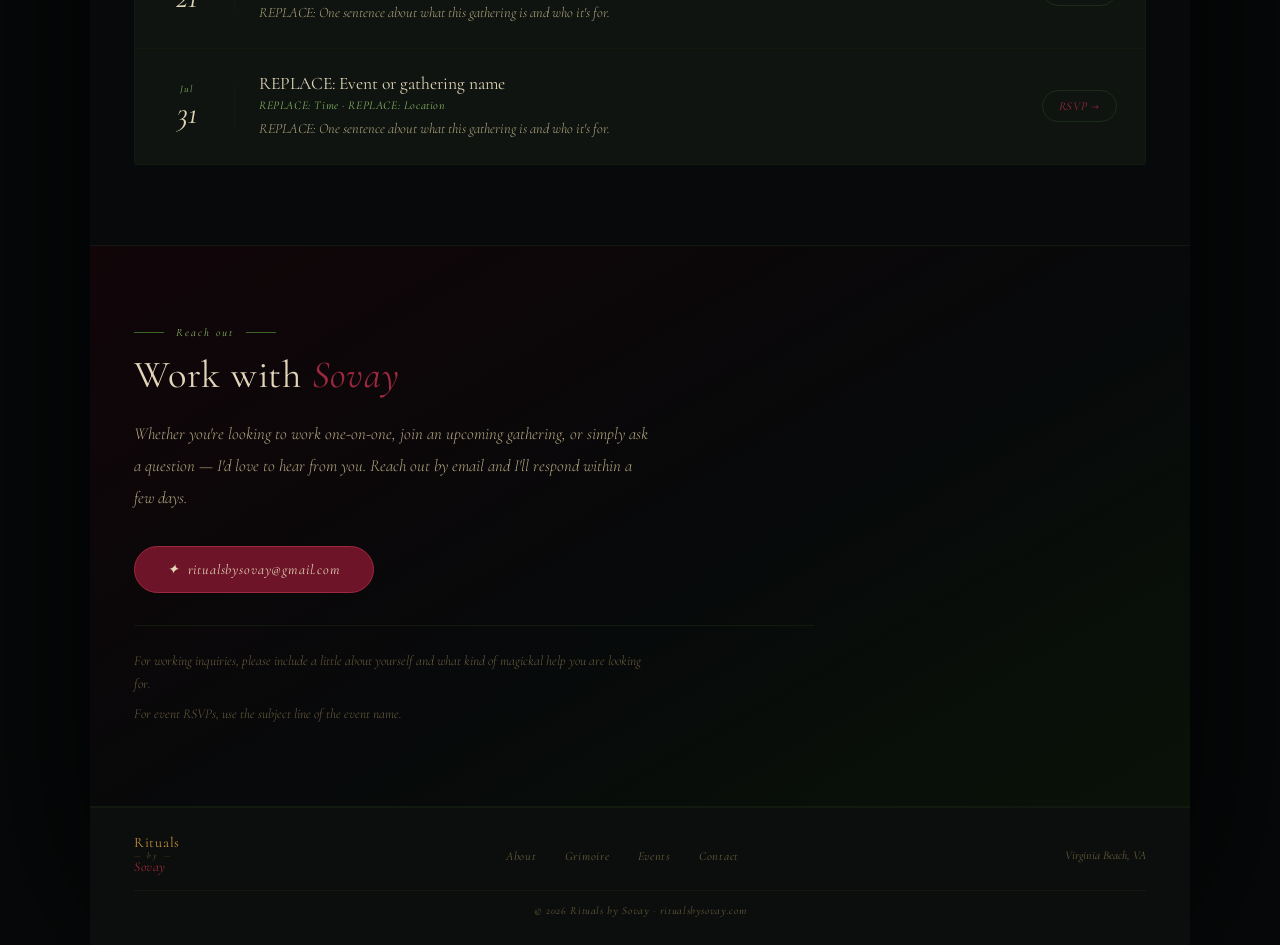
==== commit fed92107: "Add files via upload" ====
--- a/index.html
+++ b/index.html
@@ -16,12 +16,13 @@
 
   <link rel="preconnect" href="https://fonts.googleapis.com" />
   <link rel="preconnect" href="https://fonts.gstatic.com" crossorigin />
-  <link href="https://fonts.googleapis.com/css2?family=Cormorant:ital,wght@0,300;0,400;0,500;0,600;1,300;1,400;1,500;1,600&family=Cormorant+Garamond:ital,wght@0,300;0,400;0,500;0,600;1,300;1,400;1,500&display=swap" rel="stylesheet" />
+  <link href="https://fonts.googleapis.com/css2?family=Cormorant:ital,wght@0,300;0,400;0,500;0,600;1,300;1,400;1,500;1,600&family=Cormorant+Garamond:ital,wght@0,300;0,400;0,500;0,600;1,300;1,400;1,500;1,600&display=swap" rel="stylesheet" />
 
   <link rel="stylesheet" href="styles.css" />
 </head>
 <body>
 <div class="page-wrap">
+
 
   <!-- ============================================================
        NAV
@@ -61,8 +62,11 @@
   </div>
   <div class="nav-overlay" id="nav-overlay"></div>
 
+
   <!-- ============================================================
        HERO
+       Image: images/hero.jpeg — 4:5 portrait, ~800×1000px.
+       REPLACE: hero subheading and button labels if needed.
        ============================================================ -->
   <div class="hero-wrap">
     <section class="hero">
@@ -82,23 +86,290 @@
         <p class="hero-sub">The world needs more magick, and its up to us to create it</p>
         <div class="hero-btns">
           <a href="grimoire.html" class="btn-primary">Enter the grimoire</a>
-          <a href="#section-contact" class="btn-ghost">Contact Sovay</a>
-        </div>
-      </div>
-
-      <div class="hero-visual">
-        <video autoplay loop muted playsinline aria-hidden="true">
-          <source src="videos/splitflame.mp4" type="video/mp4">
-        </video>
+          <a href="#section-contact"  class="btn-ghost">Contact Sovay</a>
+        </div>
+      </div>
+
+<!--      <div class="hero-visual">
+<!--        <!-- REPLACE: src and alt -->
+<!--        <img
+          src="images/hero.jpeg"
+          alt="Sovay — modern witch and ritual practitioner"
+          onerror="this.style.display='none'; this.nextElementSibling.style.display='flex';"
+        />
+        <div class="img-placeholder" style="display:none;">
+          <span class="img-placeholder-label">images/hero.jpeg<br>800 × 1000px (4:5 portrait)</span>
+        </div>
         <div class="img-tag">✦ &nbsp;Rituals by Sovay</div>
       </div>
+-->
+
+
+
+
+<div class="hero-visual">
+  <video autoplay loop muted playsinline aria-hidden="true">
+    <source src="videos/splitflame.mp4" type="video/mp4">
+  </video>
+  <div class="img-tag">✦ &nbsp;Rituals by Sovay</div>
+</div>
 
     </section>
   </div>
 
-  <!-- Other sections omitted for brevity -->
-</div><!-- End of .page-wrap -->
-
-<script src="scripts.js"></script>
+
+  <!-- ============================================================
+       MISSION BAND
+       REPLACE: pull quote copy.
+       ============================================================ -->
+  <div class="mission-band">
+    <div class="mission-band-icon">"</div>
+    <p>"The old ways do not belong to the past — they belong to those willing to carry them forward."</p>
+  </div>
+
+
+  <!-- ============================================================
+       BIO
+       Two-column: image left, credentials + background right.
+       Image: images/about.jpeg — 3:4 portrait, ~600×800px.
+       REPLACE: all text with Sovay's actual bio.
+       ============================================================ -->
+  <section class="section" id="section-bio">
+    <div class="about-grid">
+
+      <div class="about-visual">
+        <!-- REPLACE: src and alt -->
+        <img
+          src="images/about.jpg"
+          alt="Sovay at her altar"
+          onerror="this.style.display='none'; this.nextElementSibling.style.display='flex';"
+        />
+        <div class="about-visual-placeholder" style="display:none;">
+          <span>images/about.jpeg<br>600 × 800px (3:4 portrait)</span>
+        </div>
+        <div class="about-badge">
+          <div class="about-badge-name">Sovay</div>
+          <!-- REPLACE: location or tradition -->
+          <p>Practitioner · Virginia Beach, VA</p>
+        </div>
+      </div>
+
+      <div class="about-text">
+        <div class="section-label">About Sovay</div>
+        <h2> Modern Witch and Spiritual Practitioner</h2>
+
+        <!-- REPLACE: pull quote -->
+        <p class="tagline">Based in Virginia Beach, VA</p>
+
+        <!-- REPLACE: bio paragraphs — credentials, background, approach -->
+<p class="bio-body">A lifelong spiritual seeker, Sovay has an enduring love for shiny rocks, tiny jars, handmade wooden spoons, black teapots and little cauldrons.  She enjoys hugging trees, making friends with beetles, buying more books than she will ever read, and lighting little pieces of paper on fire. 
+
+<p class="bio-body">Sovay has been a practicing witch since 2018 with a wide range of interests in the pagan arts — tarot, spellcraft, candle magick, moon magick, breathwork, herbology, lucid dreaming, shamanic journeying, psychopomp, spirit and ancestral guide work. She specializes in leading meaningful rituals and creating impactful magickal workings for her local community, and has found deep healing in herself and others through her spiritual practice.</p>
+
+<p class="bio-body">She believes in the power of movement and magic to heal the body and soul, and is grateful to the pagan and metaphysical community for providing a space where everyone is welcome to come exactly as they are. Whether you're seeking spellwork, tarot readings or spiritual guidance, Sovay would love to connect — reach out and say hello.</p>
+        
+
+        <!-- REPLACE: credentials — remove any that don't apply, add your own -->
+        <div class="credentials">
+          <div class="credential">
+            <span class="credential-mark">✦</span>
+            <!-- REPLACE: -->
+            10+ Years of experience working in the craft
+          </div>
+          <div class="credential">
+            <span class="credential-mark">✦</span>
+            <!-- REPLACE: -->
+            Focusing on blending the old ways and the new, integrating magick and ritual into modern life
+          </div>
+          <div class="credential">
+            <span class="credential-mark">✦</span>
+            <!-- REPLACE: -->
+            Finding magickal solutions to mundane problems
+          </div>
+          <div class="credential">
+            <span class="credential-mark">✦</span>
+            <!-- REPLACE: -->
+            Available for customized spellwork, rituals, and psychopomp support 
+          </div>
+        </div>
+      </div>
+
+    </div>
+  </section>
+
+
+  <!-- ============================================================
+       DIGITAL GRIMOIRE
+       Blog-style card grid. Each card links to a full post page.
+       Duplicate a .grimoire-card to add a new entry.
+       Post pages use post-template.html — duplicate and rename.
+       ============================================================ -->
+  <section class="section alt" id="section-grimoire">
+    <div class="section-label">The digital grimoire</div>
+    <h2>Spells, Workings<br>&amp; <em>Ritual Notes</em></h2>
+    <p class="section-sub">A preview of the newest grimoire entries. The homepage shows the most recent cards; the full archive is on the grimoire page.</p>
+
+    <div class="grimoire-grid">
+
+      <a href="posts/morning-intention-ritual.html" class="grimoire-card">
+        <img
+          src="images/post-morning-intention.jpeg"
+          alt="Morning altar with candle, beetle figurine, and incense smoke"
+          onerror="this.style.display='none'; this.nextElementSibling.style.display='flex';"
+        />
+        <div class="grimoire-card-placeholder" style="display:none;"><span>images/post-morning-intention.jpeg</span></div>
+        <div class="grimoire-card-body">
+          <div class="grimoire-card-date">May 24, 2026 · Morning Practice</div>
+          <h3>A Morning Intention: A Daily Prayer for the Pagan Witch</h3>
+          <p>A five-minute spoken intention for the morning altar — offering gratitude to guides, ancestors, and the crawling things, and choosing reverence, true speech, care for the body, and mindful consumption for the day ahead.</p>
+          <span class="grimoire-card-link">Read the full entry →</span>
+        </div>
+      </a>
+
+      <a href="posts/ai-and-magic.html" class="grimoire-card">
+        <img
+          src="images/Post-2.png"
+          alt="thanks ChatGPT for the image"
+          onerror="this.style.display='none'; this.nextElementSibling.style.display='flex';"
+        />
+        <div class="grimoire-card-placeholder" style="display:none;"><span>images/Post-2.png</span></div>
+        <div class="grimoire-card-body">
+          <div class="grimoire-card-date">May 19, 2026 · Waxing Crescent 11%</div>
+          <h3>Considerations when working with an AI Familiar</h3>
+          <p>A reflection on using AI as a witch and spiritual practitioner — the real concerns about harm and displacement alongside the genuine usefulness, the question of whether AI is conscious, and why limiting spiritual practice to the spaces that already feel sacred may be the thing that hurts us most.</p>
+          <span class="grimoire-card-link">Read the full entry →</span>
+        </div>
+      </a>
+
+    </div>
+
+    <div class="section-actions" style="margin-top: 2rem; text-align: center;">
+      <a href="grimoire.html" class="btn-primary">Browse the full grimoire</a>
+    </div>
+  </section>
+
+
+  <!-- ============================================================
+       EVENTS
+       Simple upcoming events list. Duplicate .event-item to add events.
+       Remove the .events-empty div once real events are added.
+       ============================================================ -->
+  <section class="section" id="section-events">
+    <div class="section-label">Upcoming</div>
+    <h2>Events &amp; <em>Gatherings</em></h2>
+    <p class="section-sub">In-person workings, seasonal gatherings, and collaborative rituals. All events are held in the Virginia Beach area unless noted.</p>
+
+    <div class="events-list">
+
+      <!-- REPLACE: duplicate this block to add events.
+           Remove .events-empty below once real events exist. -->
+      <div class="event-item">
+        <div class="event-date">
+          <div class="event-month">Jun</div>
+          <div class="event-day">21</div>
+        </div>
+        <div class="event-details">
+          <div class="event-name">REPLACE: Event or gathering name</div>
+          <!-- REPLACE: time, location, brief description -->
+          <div class="event-meta">REPLACE: Time · REPLACE: Location</div>
+          <div class="event-desc">REPLACE: One sentence about what this gathering is and who it's for.</div>
+        </div>
+        <!-- REPLACE: href and label — or remove if no link needed -->
+        <a href="mailto:sovay@ritualsbysovay.com?subject=REPLACE: Event name" class="event-rsvp">RSVP →</a>
+      </div>
+
+      <div class="event-item">
+        <div class="event-date">
+          <div class="event-month">Jul</div>
+          <div class="event-day">31</div>
+        </div>
+        <div class="event-details">
+          <div class="event-name">REPLACE: Event or gathering name</div>
+          <div class="event-meta">REPLACE: Time · REPLACE: Location</div>
+          <div class="event-desc">REPLACE: One sentence about what this gathering is and who it's for.</div>
+        </div>
+        <a href="mailto:ritualsbysovay.@gmail.com?subject=REPLACE: Event name" class="event-rsvp">RSVP →</a>
+      </div>
+
+      <!-- Placeholder shown when no events are scheduled — REMOVE once events exist -->
+      <!-- <div class="events-empty">
+        <span>✦</span>
+        <p>No upcoming events at this time. Check back at the next moon cycle.</p>
+      </div> -->
+
+    </div>
+  </section>
+
+
+  <!-- ============================================================
+       CONTACT
+       Simple, warm. REPLACE: email address throughout.
+       ============================================================ -->
+  <section class="join-section" id="section-contact">
+    <div class="join-inner">
+      <div class="section-label">Reach out</div>
+      <span class="join-logo">Work with <em>Sovay</em></span>
+      <!-- REPLACE: contact copy -->
+      <p>Whether you're looking to work one-on-one, join an upcoming gathering, or simply ask a question — I'd love to hear from you. Reach out by email and I'll respond within a few days.</p>
+      <!-- REPLACE: email address -->
+      <a href="mailto:ritualsbysovay@gmail.com?subject=Working inquiry" class="btn-email">✦ &nbsp;ritualsbysovay@gmail.com</a>
+
+      <div class="contact-note">
+        <!-- REPLACE: or remove these notes -->
+        <p>For working inquiries, please include a little about yourself and what kind of magickal help you are looking for.</p>
+        <p>For event RSVPs, use the subject line of the event name.</p>
+      </div>
+    </div>
+  </section>
+
+
+  <!-- ============================================================
+       FOOTER
+       ============================================================ -->
+  <footer class="footer">
+    <div class="footer-logo">
+      <span class="footer-logo-rituals">Rituals</span>
+      <span class="footer-logo-by">by</span>
+      <span class="footer-logo-sovay">Sovay</span>
+    </div>
+
+    <ul class="footer-links">
+      <li><a href="#section-bio">About</a></li>
+      <li><a href="grimoire.html">Grimoire</a></li>
+      <li><a href="#section-events">Events</a></li>
+      <li><a href="#section-contact">Contact</a></li>
+    </ul>
+
+    <p>Virginia Beach, VA</p>
+
+    <div class="footer-bottom">
+      © 2026 Rituals by Sovay · ritualsbysovay.com
+    </div>
+  </footer>
+
+
+</div><!-- /.page-wrap -->
+
+<script>
+(function () {
+  const hamburger = document.getElementById('hamburger');
+  const drawer    = document.getElementById('nav-drawer');
+  const overlay   = document.getElementById('nav-overlay');
+  function openMenu() {
+    drawer.classList.add('open'); overlay.classList.add('visible');
+    hamburger.setAttribute('aria-expanded','true'); hamburger.classList.add('open');
+    document.body.style.overflow = 'hidden';
+  }
+  function closeMenu() {
+    drawer.classList.remove('open'); overlay.classList.remove('visible');
+    hamburger.setAttribute('aria-expanded','false'); hamburger.classList.remove('open');
+    document.body.style.overflow = '';
+  }
+  hamburger.addEventListener('click', () => drawer.classList.contains('open') ? closeMenu() : openMenu());
+  overlay.addEventListener('click', closeMenu);
+  drawer.querySelectorAll('a').forEach(a => a.addEventListener('click', closeMenu));
+})();
+</script>
+
 </body>
-</html>+</html>
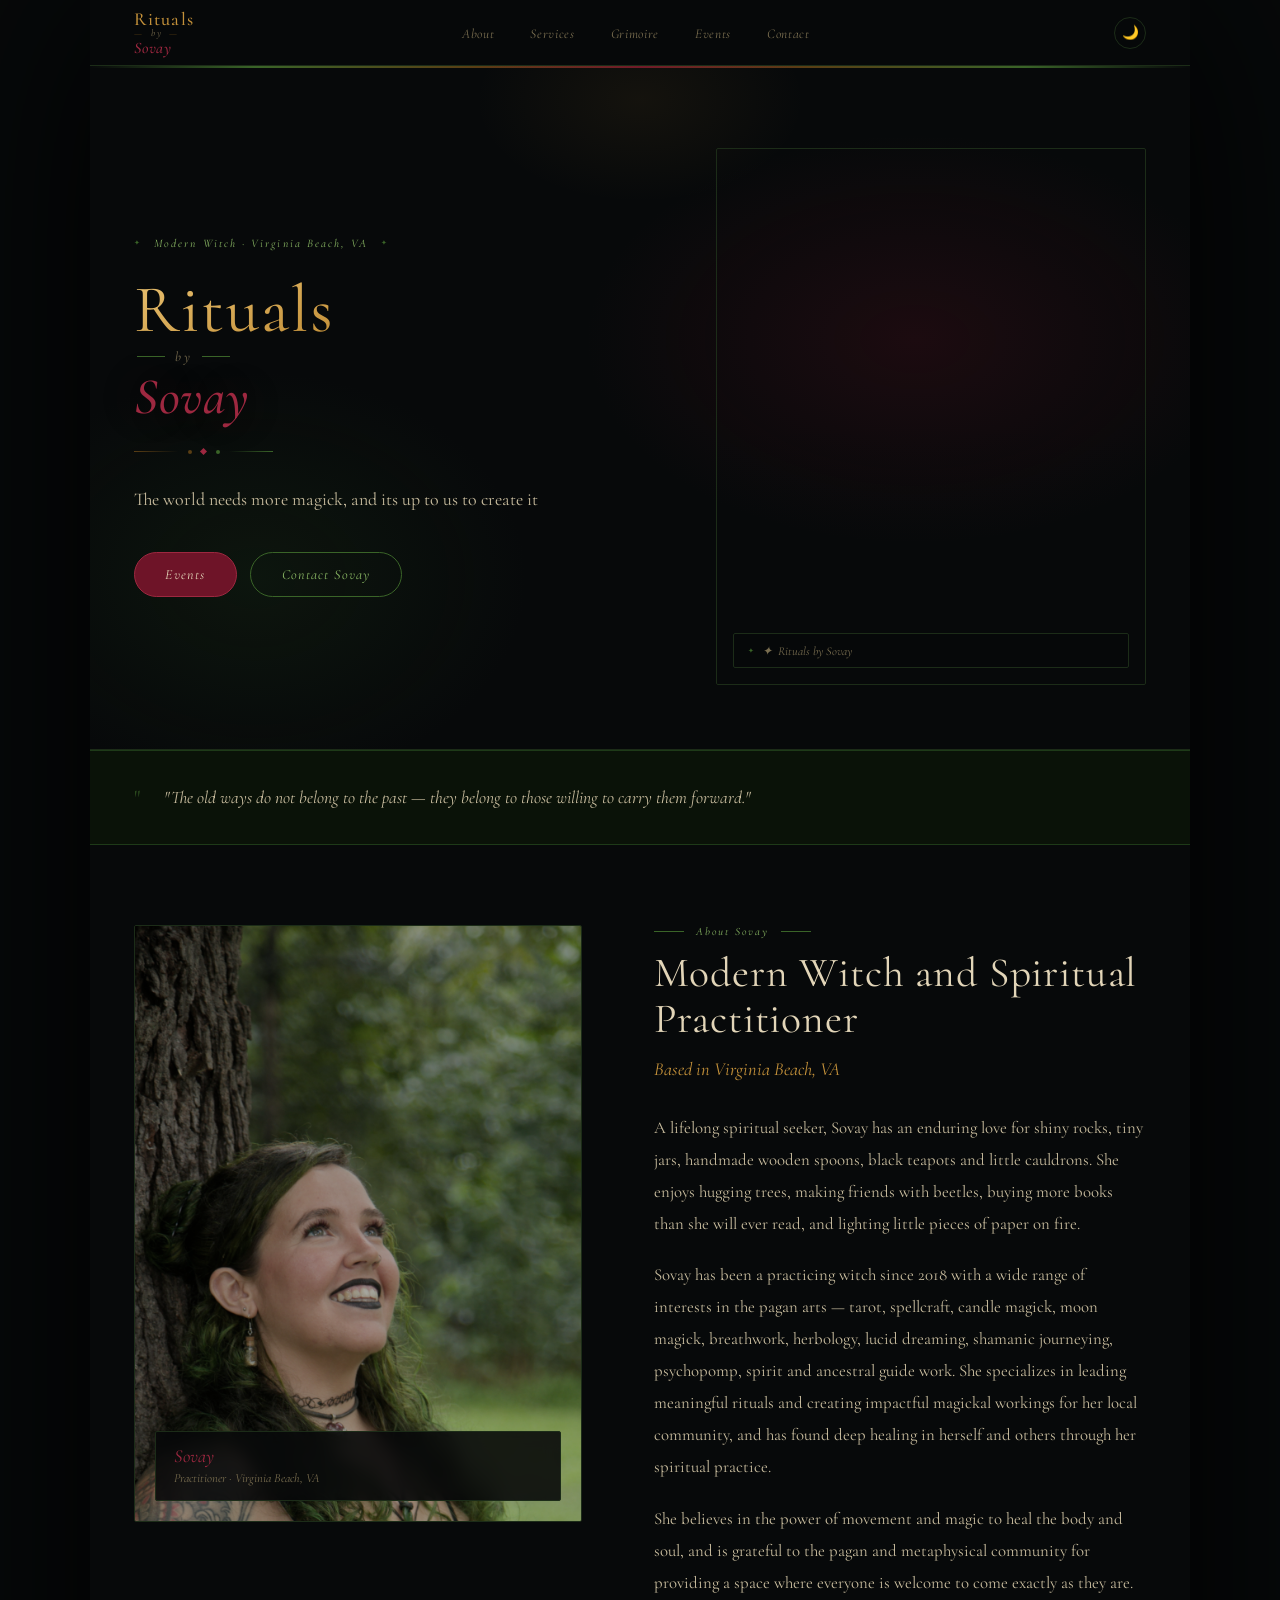
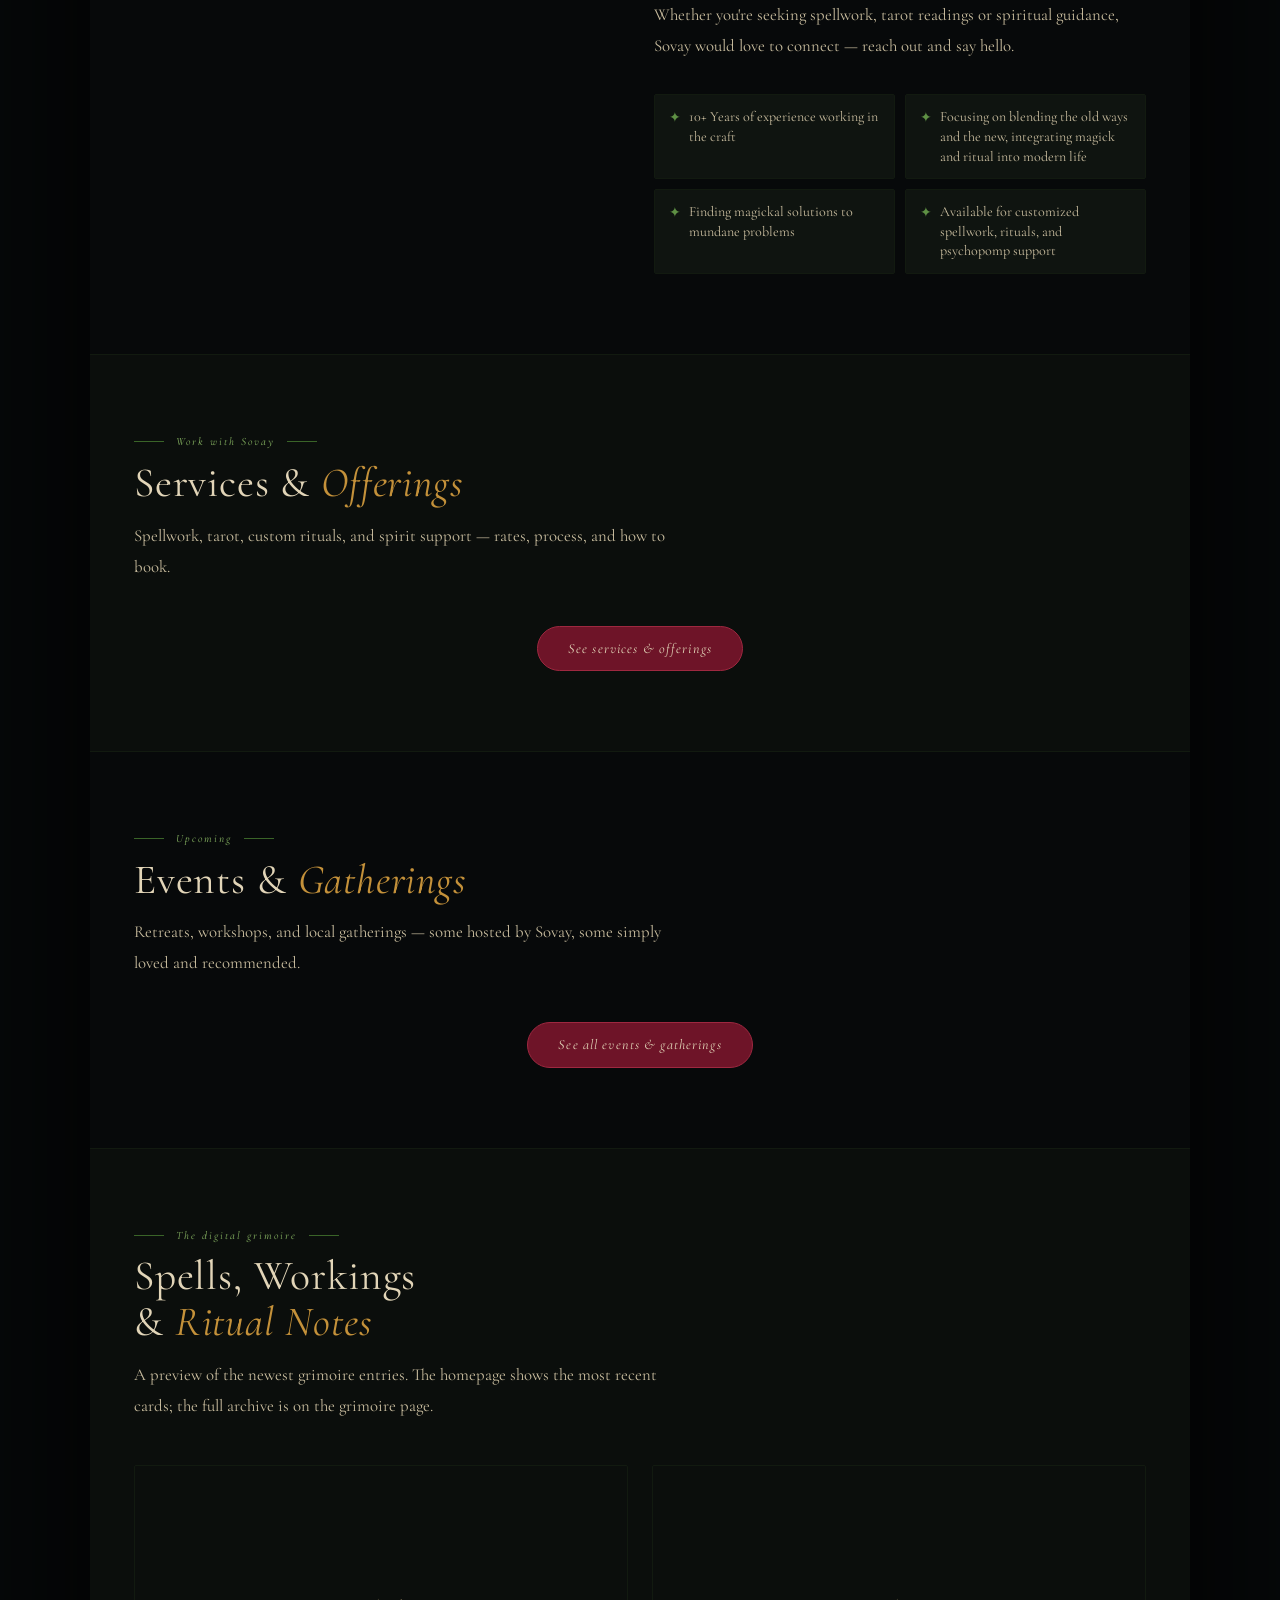
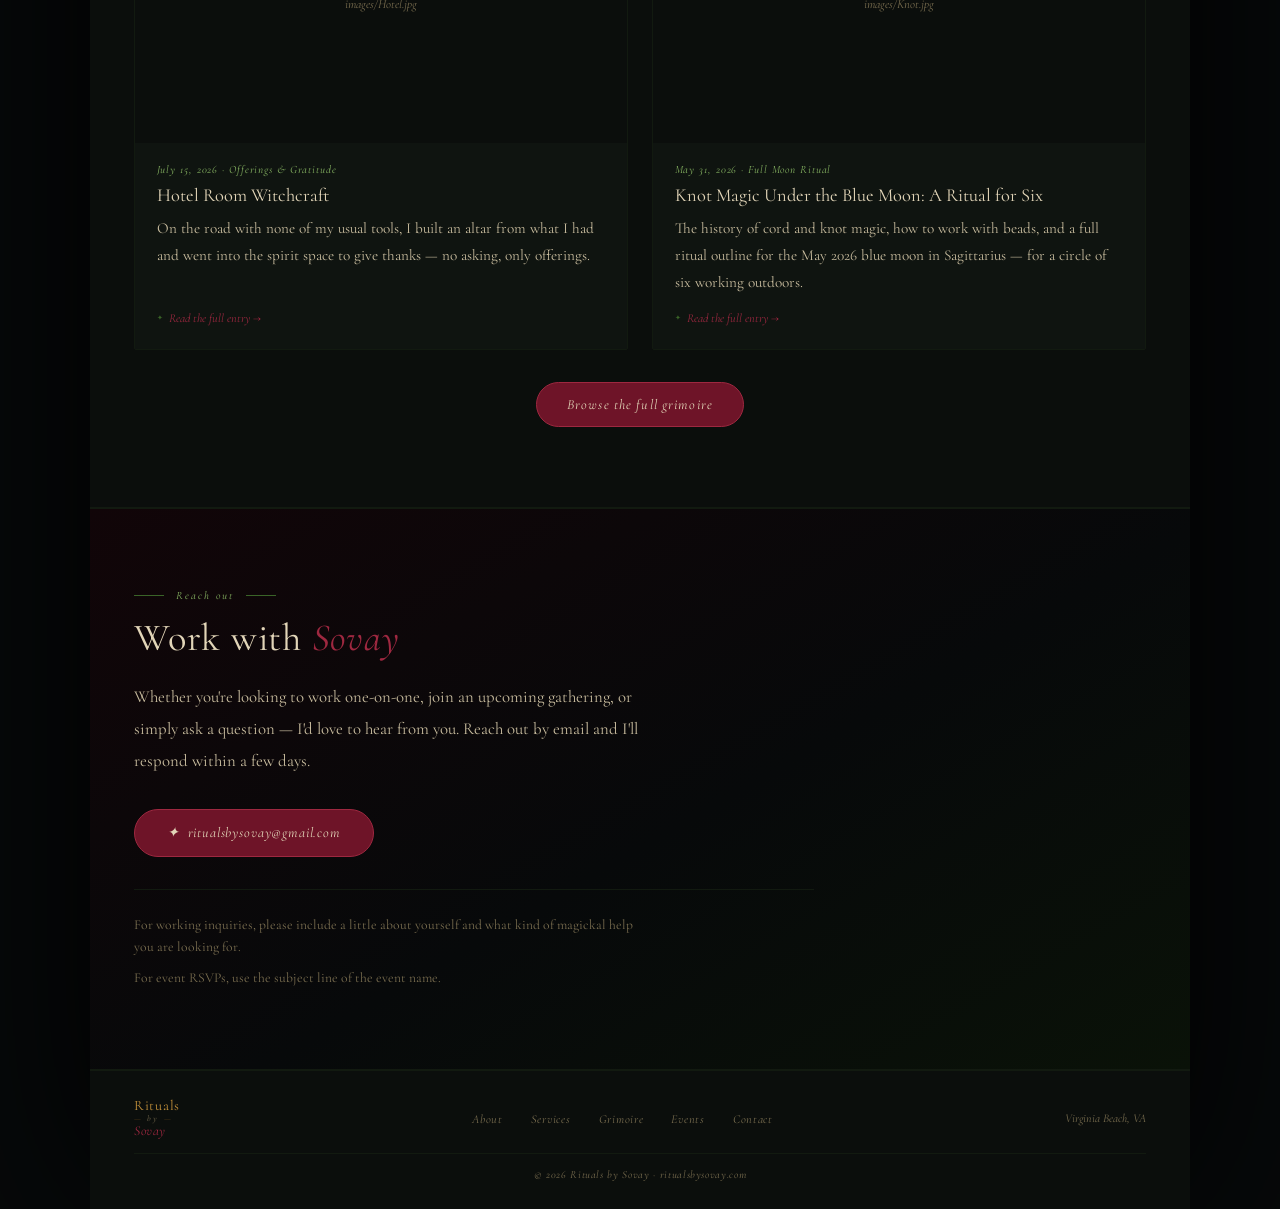
==== commit 781f9710: "Add files via upload" ====
--- a/index.html
+++ b/index.html
@@ -19,6 +19,13 @@
   <link href="https://fonts.googleapis.com/css2?family=Cormorant:ital,wght@0,300;0,400;0,500;0,600;1,300;1,400;1,500;1,600&family=Cormorant+Garamond:ital,wght@0,300;0,400;0,500;0,600;1,300;1,400;1,500;1,600&display=swap" rel="stylesheet" />
 
   <link rel="stylesheet" href="styles.css" />
+  <script>
+    (function() {
+      var saved = localStorage.getItem('sovay-theme');
+      // Default to dark — only switch to light if explicitly saved
+      if (saved === 'light') document.documentElement.classList.add('light');
+    })();
+  </script>
 </head>
 <body>
 <div class="page-wrap">
@@ -34,29 +41,34 @@
       <span class="nav-logo-sovay">Sovay</span>
     </a>
 
-    <div class="nav-center">
+    <!-- ><div class="nav-center">
       <div class="nav-center-line"></div>
       <span class="nav-center-star">✦</span>
       <div class="nav-center-line"></div>
-    </div>
+    </div>. -->
 
     <ul class="nav-links">
       <li><a href="#section-bio">About</a></li>
+      <li><a href="services.html">Services</a></li>
       <li><a href="grimoire.html">Grimoire</a></li>
-      <li><a href="#section-events">Events</a></li>
+      <li><a href="events.html">Events</a></li>
       <li><a href="#section-contact">Contact</a></li>
     </ul>
 
-    <button class="nav-hamburger" id="hamburger" aria-label="Open menu" aria-expanded="false">
-      <span></span><span></span><span></span>
-    </button>
+    <div class="nav-right">
+      <button class="nav-theme-toggle" id="theme-toggle" aria-label="Toggle light/dark mode" title="Toggle light/dark mode">🌙</button>
+      <button class="nav-hamburger" id="hamburger" aria-label="Open menu" aria-expanded="false">
+        <span></span><span></span><span></span>
+      </button>
+    </div>
   </nav>
 
   <div class="nav-drawer" id="nav-drawer" aria-hidden="true">
     <ul class="nav-drawer-links">
       <li><a href="#section-bio">About</a></li>
+      <li><a href="services.html">Services</a></li>
       <li><a href="grimoire.html">Grimoire</a></li>
-      <li><a href="#section-events">Events</a></li>
+      <li><a href="events.html">Events</a></li>
       <li><a href="#section-contact">Contact</a></li>
     </ul>
   </div>
@@ -85,7 +97,7 @@
         </div>
         <p class="hero-sub">The world needs more magick, and its up to us to create it</p>
         <div class="hero-btns">
-          <a href="grimoire.html" class="btn-primary">Enter the grimoire</a>
+          <a href="events.html" class="btn-primary">Events</a>
           <a href="#section-contact"  class="btn-ghost">Contact Sovay</a>
         </div>
       </div>
@@ -94,7 +106,7 @@
 <!--        <!-- REPLACE: src and alt -->
 <!--        <img
           src="images/hero.jpeg"
-          alt="Sovay — modern witch and ritual practitioner"
+          alt=""
           onerror="this.style.display='none'; this.nextElementSibling.style.display='flex';"
         />
         <div class="img-placeholder" style="display:none;">
@@ -199,6 +211,36 @@
 
 
   <!-- ============================================================
+       SERVICES TEASER
+       Full service details live on their own page (services.html).
+       ============================================================ -->
+  <section class="section alt" id="section-services">
+    <div class="section-label">Work with Sovay</div>
+    <h2>Services &amp; <em>Offerings</em></h2>
+    <p class="section-sub">Spellwork, tarot, custom rituals, and spirit support — rates, process, and how to book.</p>
+
+    <div class="section-actions" style="text-align: center;">
+      <a href="services.html" class="btn-primary">See services &amp; offerings</a>
+    </div>
+  </section>
+
+
+  <!-- ============================================================
+       EVENTS TEASER
+       Full event details now live on their own page (events.html).
+       ============================================================ -->
+  <section class="section" id="section-events">
+    <div class="section-label">Upcoming</div>
+    <h2>Events &amp; <em>Gatherings</em></h2>
+    <p class="section-sub">Retreats, workshops, and local gatherings — some hosted by Sovay, some simply loved and recommended.</p>
+
+    <div class="section-actions" style="text-align: center;">
+      <a href="events.html" class="btn-primary">See all events &amp; gatherings</a>
+    </div>
+  </section>
+
+
+  <!-- ============================================================
        DIGITAL GRIMOIRE
        Blog-style card grid. Each card links to a full post page.
        Duplicate a .grimoire-card to add a new entry.
@@ -211,32 +253,32 @@
 
     <div class="grimoire-grid">
 
-      <a href="posts/morning-intention-ritual.html" class="grimoire-card">
+      <a href="posts/hotel-room-witchcraft-v2.html" class="grimoire-card">
         <img
-          src="images/post-morning-intention.jpeg"
-          alt="Morning altar with candle, beetle figurine, and incense smoke"
+          src="images/Hotel.jpg"
+          alt="A small improvised altar set up in a hotel room"
           onerror="this.style.display='none'; this.nextElementSibling.style.display='flex';"
         />
-        <div class="grimoire-card-placeholder" style="display:none;"><span>images/post-morning-intention.jpeg</span></div>
+        <div class="grimoire-card-placeholder" style="display:none;"><span>images/Hotel.jpg</span></div>
         <div class="grimoire-card-body">
-          <div class="grimoire-card-date">May 24, 2026 · Morning Practice</div>
-          <h3>A Morning Intention: A Daily Prayer for the Pagan Witch</h3>
-          <p>A five-minute spoken intention for the morning altar — offering gratitude to guides, ancestors, and the crawling things, and choosing reverence, true speech, care for the body, and mindful consumption for the day ahead.</p>
+          <div class="grimoire-card-date">July 15, 2026 · Offerings &amp; Gratitude</div>
+          <h3>Hotel Room Witchcraft</h3>
+          <p>On the road with none of my usual tools, I built an altar from what I had and went into the spirit space to give thanks — no asking, only offerings.</p>
           <span class="grimoire-card-link">Read the full entry →</span>
         </div>
       </a>
 
-      <a href="posts/ai-and-magic.html" class="grimoire-card">
+      <a href="posts/blue-moon-knot-spell.html" class="grimoire-card">
         <img
-          src="images/Post-2.png"
-          alt="thanks ChatGPT for the image"
+          src="images/Knot.jpg"
+          alt="Cord and knot magic materials laid out for a full moon ritual"
           onerror="this.style.display='none'; this.nextElementSibling.style.display='flex';"
         />
-        <div class="grimoire-card-placeholder" style="display:none;"><span>images/Post-2.png</span></div>
+        <div class="grimoire-card-placeholder" style="display:none;"><span>images/Knot.jpg</span></div>
         <div class="grimoire-card-body">
-          <div class="grimoire-card-date">May 19, 2026 · Waxing Crescent 11%</div>
-          <h3>Considerations when working with an AI Familiar</h3>
-          <p>A reflection on using AI as a witch and spiritual practitioner — the real concerns about harm and displacement alongside the genuine usefulness, the question of whether AI is conscious, and why limiting spiritual practice to the spaces that already feel sacred may be the thing that hurts us most.</p>
+          <div class="grimoire-card-date">May 31, 2026 · Full Moon Ritual</div>
+          <h3>Knot Magic Under the Blue Moon: A Ritual for Six</h3>
+          <p>The history of cord and knot magic, how to work with beads, and a full ritual outline for the May 2026 blue moon in Sagittarius — for a circle of six working outdoors.</p>
           <span class="grimoire-card-link">Read the full entry →</span>
         </div>
       </a>
@@ -245,58 +287,6 @@
 
     <div class="section-actions" style="margin-top: 2rem; text-align: center;">
       <a href="grimoire.html" class="btn-primary">Browse the full grimoire</a>
-    </div>
-  </section>
-
-
-  <!-- ============================================================
-       EVENTS
-       Simple upcoming events list. Duplicate .event-item to add events.
-       Remove the .events-empty div once real events are added.
-       ============================================================ -->
-  <section class="section" id="section-events">
-    <div class="section-label">Upcoming</div>
-    <h2>Events &amp; <em>Gatherings</em></h2>
-    <p class="section-sub">In-person workings, seasonal gatherings, and collaborative rituals. All events are held in the Virginia Beach area unless noted.</p>
-
-    <div class="events-list">
-
-      <!-- REPLACE: duplicate this block to add events.
-           Remove .events-empty below once real events exist. -->
-      <div class="event-item">
-        <div class="event-date">
-          <div class="event-month">Jun</div>
-          <div class="event-day">21</div>
-        </div>
-        <div class="event-details">
-          <div class="event-name">REPLACE: Event or gathering name</div>
-          <!-- REPLACE: time, location, brief description -->
-          <div class="event-meta">REPLACE: Time · REPLACE: Location</div>
-          <div class="event-desc">REPLACE: One sentence about what this gathering is and who it's for.</div>
-        </div>
-        <!-- REPLACE: href and label — or remove if no link needed -->
-        <a href="mailto:sovay@ritualsbysovay.com?subject=REPLACE: Event name" class="event-rsvp">RSVP →</a>
-      </div>
-
-      <div class="event-item">
-        <div class="event-date">
-          <div class="event-month">Jul</div>
-          <div class="event-day">31</div>
-        </div>
-        <div class="event-details">
-          <div class="event-name">REPLACE: Event or gathering name</div>
-          <div class="event-meta">REPLACE: Time · REPLACE: Location</div>
-          <div class="event-desc">REPLACE: One sentence about what this gathering is and who it's for.</div>
-        </div>
-        <a href="mailto:ritualsbysovay.@gmail.com?subject=REPLACE: Event name" class="event-rsvp">RSVP →</a>
-      </div>
-
-      <!-- Placeholder shown when no events are scheduled — REMOVE once events exist -->
-      <!-- <div class="events-empty">
-        <span>✦</span>
-        <p>No upcoming events at this time. Check back at the next moon cycle.</p>
-      </div> -->
-
     </div>
   </section>
 
@@ -335,8 +325,9 @@
 
     <ul class="footer-links">
       <li><a href="#section-bio">About</a></li>
+      <li><a href="services.html">Services</a></li>
       <li><a href="grimoire.html">Grimoire</a></li>
-      <li><a href="#section-events">Events</a></li>
+      <li><a href="events.html">Events</a></li>
       <li><a href="#section-contact">Contact</a></li>
     </ul>
 
@@ -368,6 +359,18 @@
   hamburger.addEventListener('click', () => drawer.classList.contains('open') ? closeMenu() : openMenu());
   overlay.addEventListener('click', closeMenu);
   drawer.querySelectorAll('a').forEach(a => a.addEventListener('click', closeMenu));
+
+  // Theme toggle
+  const themeToggle = document.getElementById('theme-toggle');
+  function updateToggleIcon() {
+    themeToggle.textContent = document.documentElement.classList.contains('light') ? '🌑' : '🌙';
+  }
+  updateToggleIcon();
+  themeToggle.addEventListener('click', function() {
+    document.documentElement.classList.toggle('light');
+    localStorage.setItem('sovay-theme', document.documentElement.classList.contains('light') ? 'light' : 'dark');
+    updateToggleIcon();
+  });
 })();
 </script>
 
--- a/styles.css
+++ b/styles.css
@@ -3,6 +3,7 @@
    Cormorant Garamond · Burgundy · Gold · Forest Green
    ============================================================= */
 
+/* ── DARK MODE (default) ──────────────────────────────────── */
 :root {
   --bg:           #07090a;
   --bg-raised:    #0b0e0c;
@@ -13,8 +14,9 @@
   --border-hi:    #284020;
 
   --text:         #e2d5b8;
-  --text-mid:     #b5a882;
-  --text-dim:     #6b5e3e;
+  --text-mid:     #c8bc9e;
+  --text-dim:     #7a6e50;
+  --text-body:    #c8bc9e;
 
   --gold:         #c4913a;
   --gold2:        #e8c070;
@@ -31,6 +33,9 @@
   --forest3:      #5e9044;
   --forest4:      #8ab864;
   --forest-faint: #0a1208;
+
+  --nav-bg:       rgba(7,9,10,0.97);
+  --shadow-page:  0 0 200px rgba(0,0,0,0.98);
 
   --font-display: 'Cormorant', Georgia, serif;
   --font-body:    'Cormorant Garamond', Georgia, serif;
@@ -43,9 +48,44 @@
   --nav-height:    66px;
 }
 
+/* ── LIGHT MODE ───────────────────────────────────────────── */
+html.light {
+  --bg:           #f5f0e8;
+  --bg-raised:    #ede7d8;
+  --bg-card:      #e8e0cf;
+
+  --border:       #d4c9b0;
+  --border-mid:   #c0b090;
+  --border-hi:    #a8905a;
+
+  --text:         #1a1410;
+  --text-mid:     #3a2e1e;
+  --text-dim:     #7a6a4a;
+  --text-body:    #2e2418;
+
+  --gold:         #8a5e14;
+  --gold2:        #a07820;
+  --gold-dim:     #c4913a;
+  --gold-faint:   #f0e8d0;
+
+  --wine:         #8c1a30;
+  --wine2:        #b03050;
+  --wine3:        #c85070;
+  --wine-faint:   #f5e8ec;
+
+  --forest:       #2a5020;
+  --forest2:      #4a7a30;
+  --forest3:      #5e9044;
+  --forest4:      #3a6828;
+  --forest-faint: #e8f0e0;
+
+  --nav-bg:       rgba(245,240,232,0.97);
+  --shadow-page:  0 0 200px rgba(0,0,0,0.15);
+}
+
 *, *::before, *::after { margin: 0; padding: 0; box-sizing: border-box; }
-html { background: var(--bg); scroll-behavior: smooth; scroll-padding-top: var(--nav-height); }
-body { font-family: var(--font-body); color: var(--text); background: var(--bg); min-height: 100vh; -webkit-font-smoothing: antialiased; }
+html { background: var(--bg); scroll-behavior: smooth; scroll-padding-top: var(--nav-height); transition: background 0.3s; }
+body { font-family: var(--font-body); color: var(--text); background: var(--bg); min-height: 100vh; -webkit-font-smoothing: antialiased; transition: background 0.3s, color 0.3s; }
 img { display: block; max-width: 100%; }
 a { color: inherit; text-decoration: none; }
 
@@ -54,8 +94,9 @@
   margin: 0 auto;
   background: var(--bg);
   min-height: 100vh;
-  box-shadow: 0 0 200px rgba(0,0,0,0.98);
+  box-shadow: var(--shadow-page);
   overflow: hidden;
+  transition: background 0.3s;
 }
 
 
@@ -66,10 +107,11 @@
   display: flex; align-items: center; justify-content: space-between;
   padding: 0 var(--section-pad-h);
   height: var(--nav-height);
-  background: rgba(7,9,10,0.97);
+  background: var(--nav-bg);
   backdrop-filter: blur(16px);
   border-bottom: 1px solid var(--border-mid);
   position: sticky; top: 0; z-index: 200;
+  transition: background 0.3s, border-color 0.3s;
 }
 
 .nav-logo { display: flex; flex-direction: column; line-height: 1; gap: 1px; }
@@ -106,6 +148,18 @@
 }
 .nav-links a:hover { color: var(--forest4); }
 
+/* ── THEME TOGGLE ──────────────────────────────────────────── */
+.nav-theme-toggle {
+  background: transparent; border: 1px solid var(--border-mid);
+  border-radius: var(--radius-pill);
+  width: 32px; height: 32px;
+  display: flex; align-items: center; justify-content: center;
+  cursor: pointer; font-size: 0.85rem; line-height: 1;
+  color: var(--text-dim); transition: all 0.2s;
+  flex-shrink: 0;
+}
+.nav-theme-toggle:hover { border-color: var(--gold-dim); color: var(--gold); }
+
 .nav-hamburger {
   display: none; flex-direction: column; justify-content: center;
   gap: 5px; width: 36px; height: 36px;
@@ -118,6 +172,8 @@
 .nav-hamburger.open span:nth-child(1) { transform: translateY(6px) rotate(45deg); }
 .nav-hamburger.open span:nth-child(2) { opacity: 0; }
 .nav-hamburger.open span:nth-child(3) { transform: translateY(-6px) rotate(-45deg); }
+
+.nav-right { display: flex; align-items: center; gap: 0.75rem; flex-shrink: 0; margin-left: 2.25rem; }
 
 .nav-drawer {
   position: fixed; top: var(--nav-height); right: 0;
@@ -213,9 +269,9 @@
 .hdiv-dot-green  { width: 4px; height: 4px; border-radius: 50%; background: var(--forest2); flex-shrink: 0; }
 
 .hero-sub {
-  font-family: var(--font-body); font-size: 1.12rem; font-style: italic;
-  color: var(--text-mid); line-height: 1.9; margin-bottom: 2.25rem;
-  font-weight: 300; max-width: 420px;
+  font-family: var(--font-body); font-size: 1.12rem; font-style: normal;
+  color: var(--text-body); line-height: 1.9; margin-bottom: 2.25rem;
+  font-weight: 400; max-width: 420px;
 }
 .hero-btns { display: flex; gap: 0.85rem; flex-wrap: wrap; }
 
@@ -233,8 +289,6 @@
   width: 100%; aspect-ratio: 4/5; object-fit: cover; display: block;
   filter: saturate(0.75) brightness(0.9);
 }
-
-
 
 .img-placeholder {
   width: 100%; aspect-ratio: 4/5; background: var(--bg-card);
@@ -324,8 +378,8 @@
 .section h2 em { font-family: var(--font-body); font-style: italic; color: var(--gold); }
 
 .section-sub {
-  font-family: var(--font-body); color: var(--text-mid); font-size: 1rem;
-  font-style: italic; font-weight: 300; max-width: 560px; line-height: 1.85; margin-bottom: 2.75rem;
+  font-family: var(--font-body); color: var(--text-body); font-size: 1.05rem;
+  font-style: normal; font-weight: 400; max-width: 560px; line-height: 1.85; margin-bottom: 2.75rem;
 }
 
 
@@ -360,8 +414,8 @@
   color: var(--gold); margin-bottom: 1.75rem; line-height: 1.55;
 }
 .bio-body {
-  font-family: var(--font-body); font-size: 1rem; color: var(--text-mid);
-  font-style: italic; font-weight: 300; line-height: 1.9; margin-bottom: 1.25rem; max-width: 540px;
+  font-family: var(--font-body); font-size: 1.05rem; color: var(--text-body);
+  font-style: normal; font-weight: 400; line-height: 1.9; margin-bottom: 1.25rem; max-width: 540px;
 }
 
 .credentials { display: grid; grid-template-columns: 1fr 1fr; gap: 0.6rem; margin-top: 2rem; }
@@ -369,8 +423,8 @@
   display: flex; align-items: flex-start; gap: 8px;
   background: var(--bg-card); border: 1px solid var(--border); border-radius: var(--radius-card);
   padding: 0.75rem 0.9rem;
-  font-family: var(--font-body); font-size: 0.88rem; font-style: italic;
-  color: var(--text-mid); font-weight: 300; line-height: 1.4;
+  font-family: var(--font-body); font-size: 0.88rem; font-style: normal;
+  color: var(--text-body); font-weight: 400; line-height: 1.4;
 }
 .credential-mark { color: var(--forest3); flex-shrink: 0; margin-top: 1px; }
 
@@ -408,7 +462,7 @@
 .grimoire-card-body { padding: 1.25rem 1.35rem 1.5rem; display: flex; flex-direction: column; gap: 0.5rem; flex: 1; }
 .grimoire-card-date { font-family: var(--font-body); font-size: 0.7rem; font-style: italic; color: var(--forest4); letter-spacing: 0.08em; }
 .grimoire-card h3 { font-family: var(--font-display); font-size: 1.15rem; font-weight: 400; color: var(--text); line-height: 1.3; }
-.grimoire-card p { font-family: var(--font-body); font-size: 0.95rem; font-style: italic; color: var(--text-mid); line-height: 1.75; font-weight: 300; flex: 1; }
+.grimoire-card p { font-family: var(--font-body); font-size: 0.95rem; font-style: normal; color: var(--text-body); line-height: 1.75; font-weight: 400; flex: 1; }
 .grimoire-card-link {
   font-family: var(--font-body); font-size: 0.76rem; font-style: italic;
   color: var(--wine2); margin-top: 0.5rem; transition: color 0.2s;
@@ -437,7 +491,7 @@
 
 .event-name { font-family: var(--font-display); font-size: 1.1rem; font-weight: 400; color: var(--text); margin-bottom: 4px; }
 .event-meta { font-family: var(--font-body); font-size: 0.74rem; font-style: italic; color: var(--forest4); letter-spacing: 0.05em; margin-bottom: 5px; }
-.event-desc { font-family: var(--font-body); font-size: 0.9rem; font-style: italic; color: var(--text-mid); font-weight: 300; line-height: 1.6; }
+.event-desc { font-family: var(--font-body); font-size: 0.9rem; font-style: normal; color: var(--text-body); font-weight: 400; line-height: 1.6; }
 
 .event-rsvp {
   font-family: var(--font-body); font-size: 0.76rem; font-style: italic; color: var(--wine2);
@@ -459,16 +513,19 @@
   border-top: 1px solid var(--border); border-bottom: 1px solid var(--border);
   padding: var(--section-pad-v) var(--section-pad-h);
 }
+html.light .join-section {
+  background: linear-gradient(150deg, #f0e8ec 0%, #f5f0e8 55%, #edf2e8 100%);
+}
 .join-inner { max-width: 680px; }
 .join-section .section-label { color: var(--forest4); }
 
 .join-logo { font-family: var(--font-display); font-weight: 400; font-size: 2.4rem; color: var(--text); display: block; margin-bottom: 1.25rem; letter-spacing: 0.02em; }
 .join-logo em { font-family: var(--font-body); font-style: italic; color: var(--wine2); }
 
-.join-section p { font-family: var(--font-body); font-size: 1.05rem; font-style: italic; color: var(--text-mid); font-weight: 300; line-height: 1.9; margin-bottom: 2rem; max-width: 520px; }
+.join-section p { font-family: var(--font-body); font-size: 1.05rem; font-style: normal; color: var(--text-body); font-weight: 400; line-height: 1.9; margin-bottom: 2rem; max-width: 520px; }
 
 .contact-note { margin-top: 2rem; padding-top: 1.5rem; border-top: 1px solid var(--border); display: flex; flex-direction: column; gap: 0.5rem; }
-.contact-note p { font-family: var(--font-body); font-size: 0.85rem; font-style: italic; color: var(--text-dim); font-weight: 300; line-height: 1.65; margin-bottom: 0; }
+.contact-note p { font-family: var(--font-body); font-size: 0.85rem; font-style: normal; color: var(--text-dim); font-weight: 400; line-height: 1.65; margin-bottom: 0; }
 
 
 /* =============================================================
@@ -501,12 +558,81 @@
 
 
 /* =============================================================
+   EVENTS PAGE — detailed event cards
+   ============================================================= */
+.events-detail-list { display: flex; flex-direction: column; gap: 2.5rem; }
+
+.event-detail-card {
+  background: var(--bg-card); border: 1px solid var(--border);
+  border-radius: var(--radius-card); overflow: hidden;
+}
+
+.event-detail-image {
+  width: 100%; aspect-ratio: 16/9; overflow: hidden;
+  border-bottom: 1px solid var(--border-mid);
+}
+.event-detail-image img { width: 100%; height: 100%; object-fit: cover; filter: saturate(0.7) brightness(0.85); }
+.event-detail-image-placeholder {
+  width: 100%; height: 100%; background: var(--bg-raised);
+  display: flex; align-items: center; justify-content: center;
+}
+.event-detail-image-placeholder span {
+  font-family: var(--font-body); font-size: 0.82rem; font-style: italic;
+  color: var(--text-dim); text-align: center; padding: 0 1.5rem; line-height: 1.6;
+}
+
+.event-detail-body { padding: 2rem 2.25rem 2.25rem; }
+
+.event-detail-eyebrow {
+  font-family: var(--font-body); font-size: 0.7rem; font-style: italic;
+  color: var(--forest4); letter-spacing: 0.16em; margin-bottom: 0.85rem;
+  display: flex; align-items: center; gap: 0.6rem;
+}
+.event-detail-eyebrow::before { content: '✦'; font-size: 0.45rem; color: var(--forest2); font-style: normal; }
+
+.event-detail-card h3 {
+  font-family: var(--font-display); font-size: 1.65rem; font-weight: 400; font-style: italic;
+  color: var(--text); line-height: 1.2; margin-bottom: 0.6rem; letter-spacing: 0.01em;
+}
+
+.event-detail-meta {
+  font-family: var(--font-body); font-size: 0.85rem; font-style: italic;
+  color: var(--wine2); letter-spacing: 0.04em; margin-bottom: 1.25rem;
+}
+
+.event-detail-card p {
+  font-family: var(--font-body); font-size: 1.02rem; font-style: normal;
+  color: var(--text-body); font-weight: 400; line-height: 1.85; margin-bottom: 1.1rem;
+}
+.event-detail-card p:last-of-type { margin-bottom: 0; }
+
+.event-detail-actions { display: flex; gap: 0.85rem; flex-wrap: wrap; margin-top: 1.5rem; }
+
+.event-detail-note {
+  background: var(--bg-raised); border: 1px solid var(--border-mid);
+  border-left: 3px solid var(--forest2); border-radius: var(--radius-card);
+  padding: 1rem 1.25rem; margin-top: 1.5rem;
+  font-family: var(--font-body); font-size: 0.92rem; font-style: normal;
+  color: var(--text-body); line-height: 1.7;
+}
+.event-detail-note strong {
+  color: var(--forest4); font-style: normal; font-size: 0.68rem; letter-spacing: 0.12em;
+  font-family: var(--font-body); font-weight: 500; display: block; margin-bottom: 4px;
+}
+
+
+/* =============================================================
    RESPONSIVE — 860px
    ============================================================= */
+@media (max-width: 1000px) {
+  .nav-center { display: none; }
+}
+
 @media (max-width: 860px) {
   :root { --section-pad-h: 1.5rem; --section-pad-v: 3.5rem; }
   .nav-links { display: none; }
   .nav-center { display: none; }
+  .nav-right { margin-left: 0; }
   .nav-hamburger { display: flex; }
   .hero { grid-template-columns: 1fr; padding: 3rem var(--section-pad-h) 2.5rem; gap: 2.5rem; }
   .hero-title-rituals { font-size: clamp(2.6rem, 9vw, 4rem); }
@@ -518,6 +644,7 @@
   .event-item { grid-template-columns: 60px 1fr; gap: 1rem; }
   .event-rsvp { display: none; }
   .footer { flex-direction: column; align-items: flex-start; }
+  .event-detail-body { padding: 1.5rem 1.25rem 1.75rem; }
 }
 
 @media (max-width: 480px) {
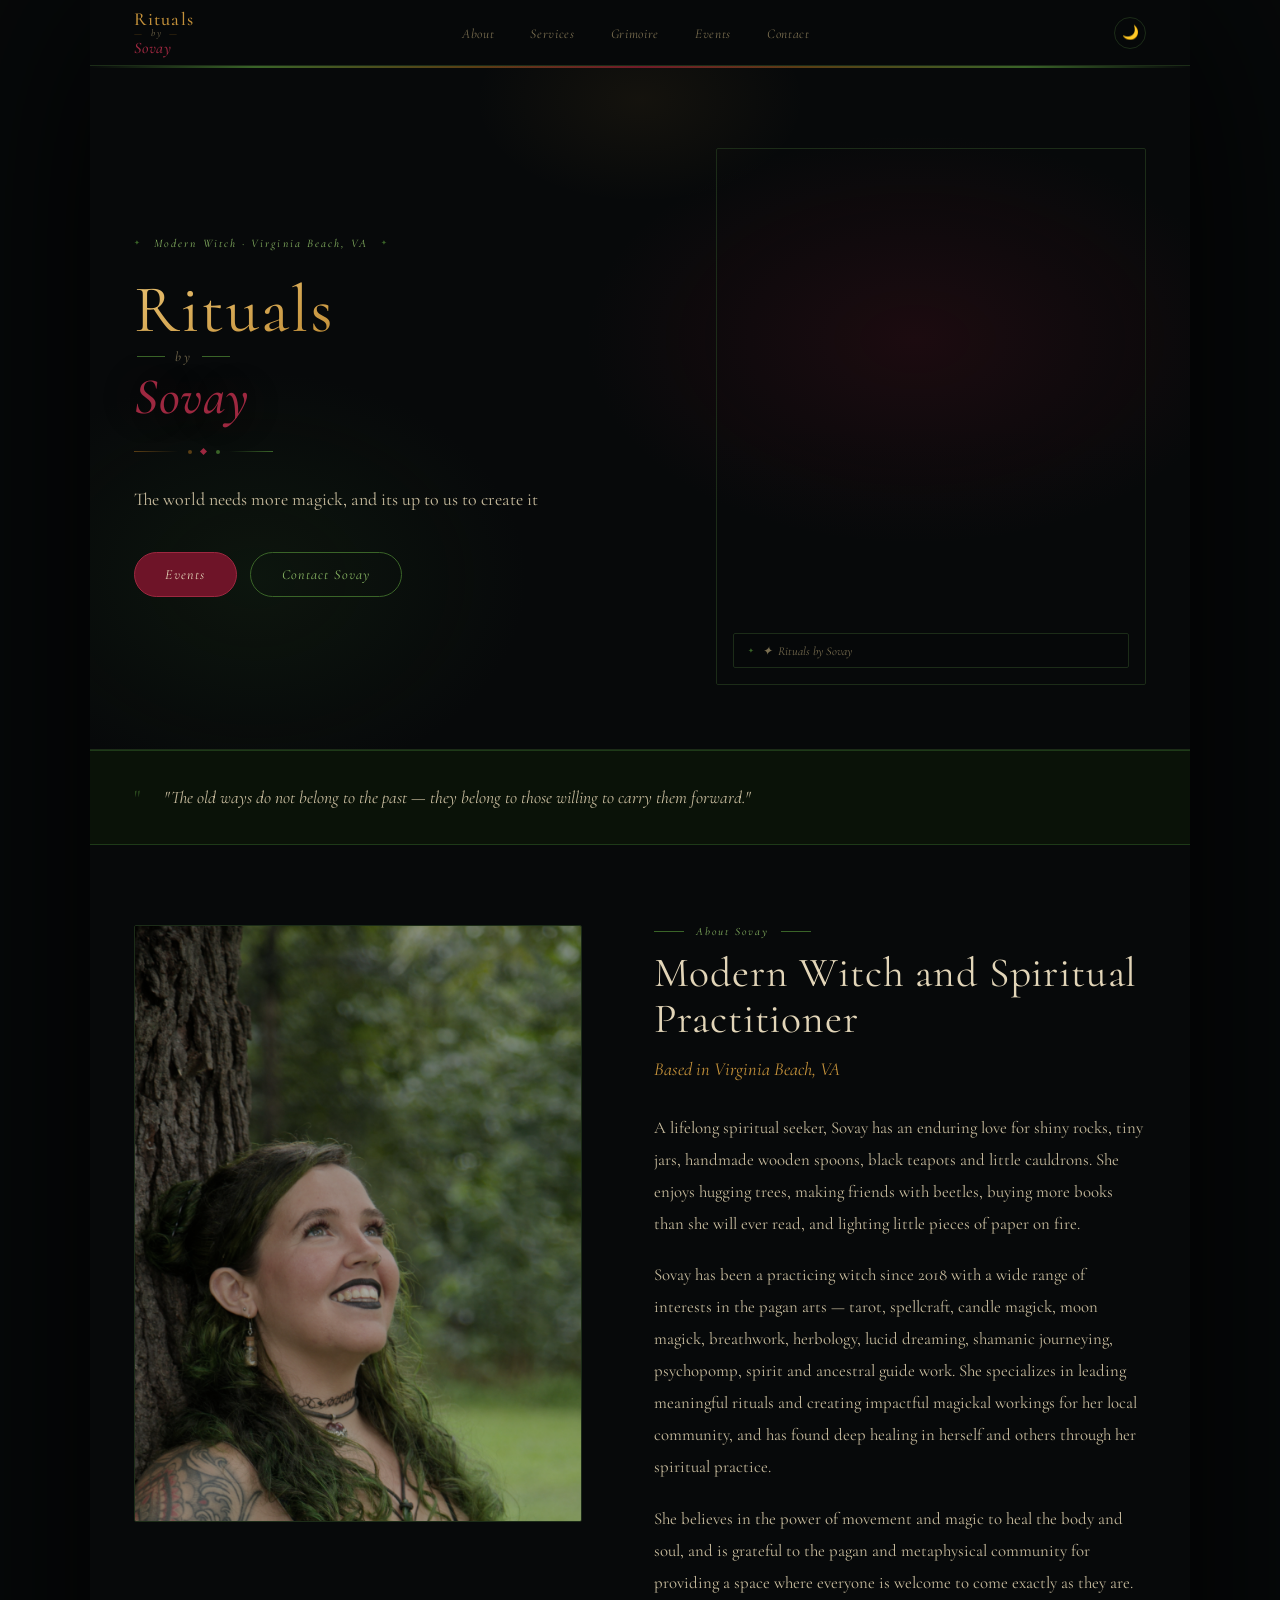
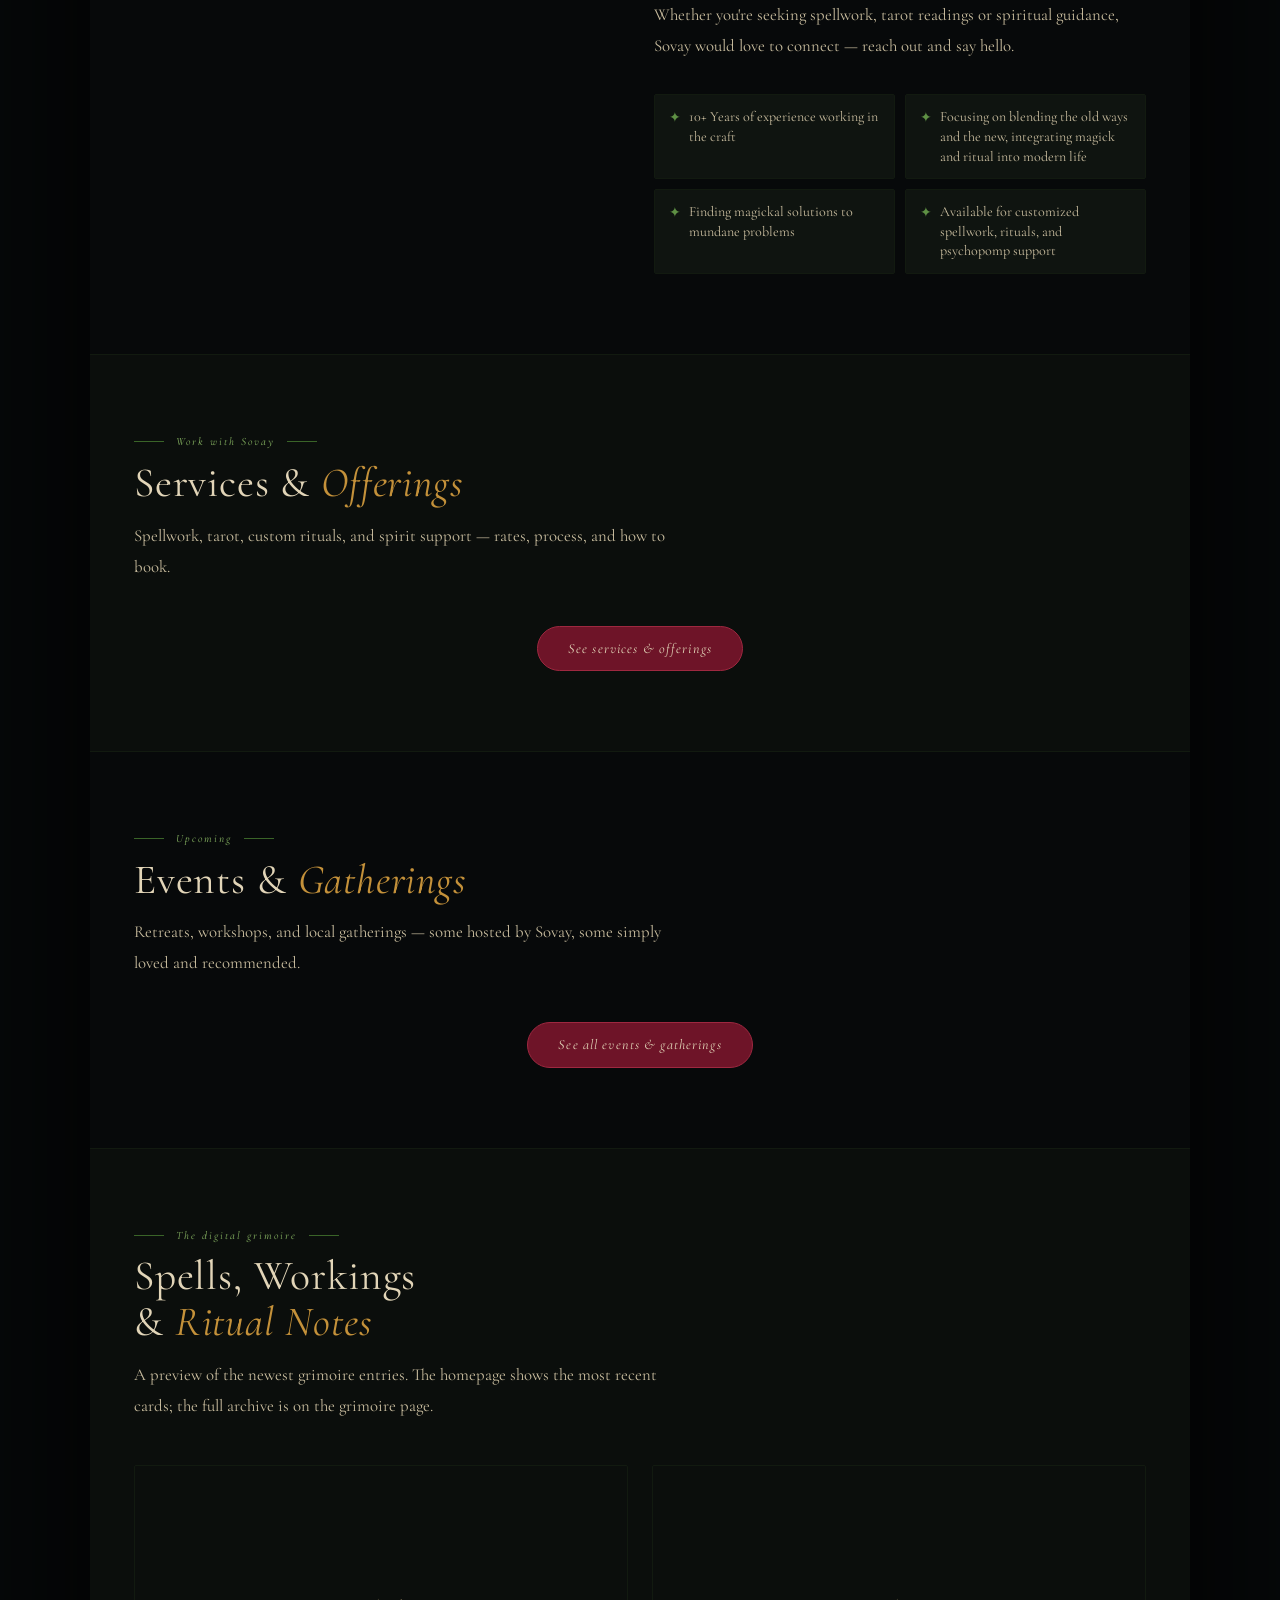
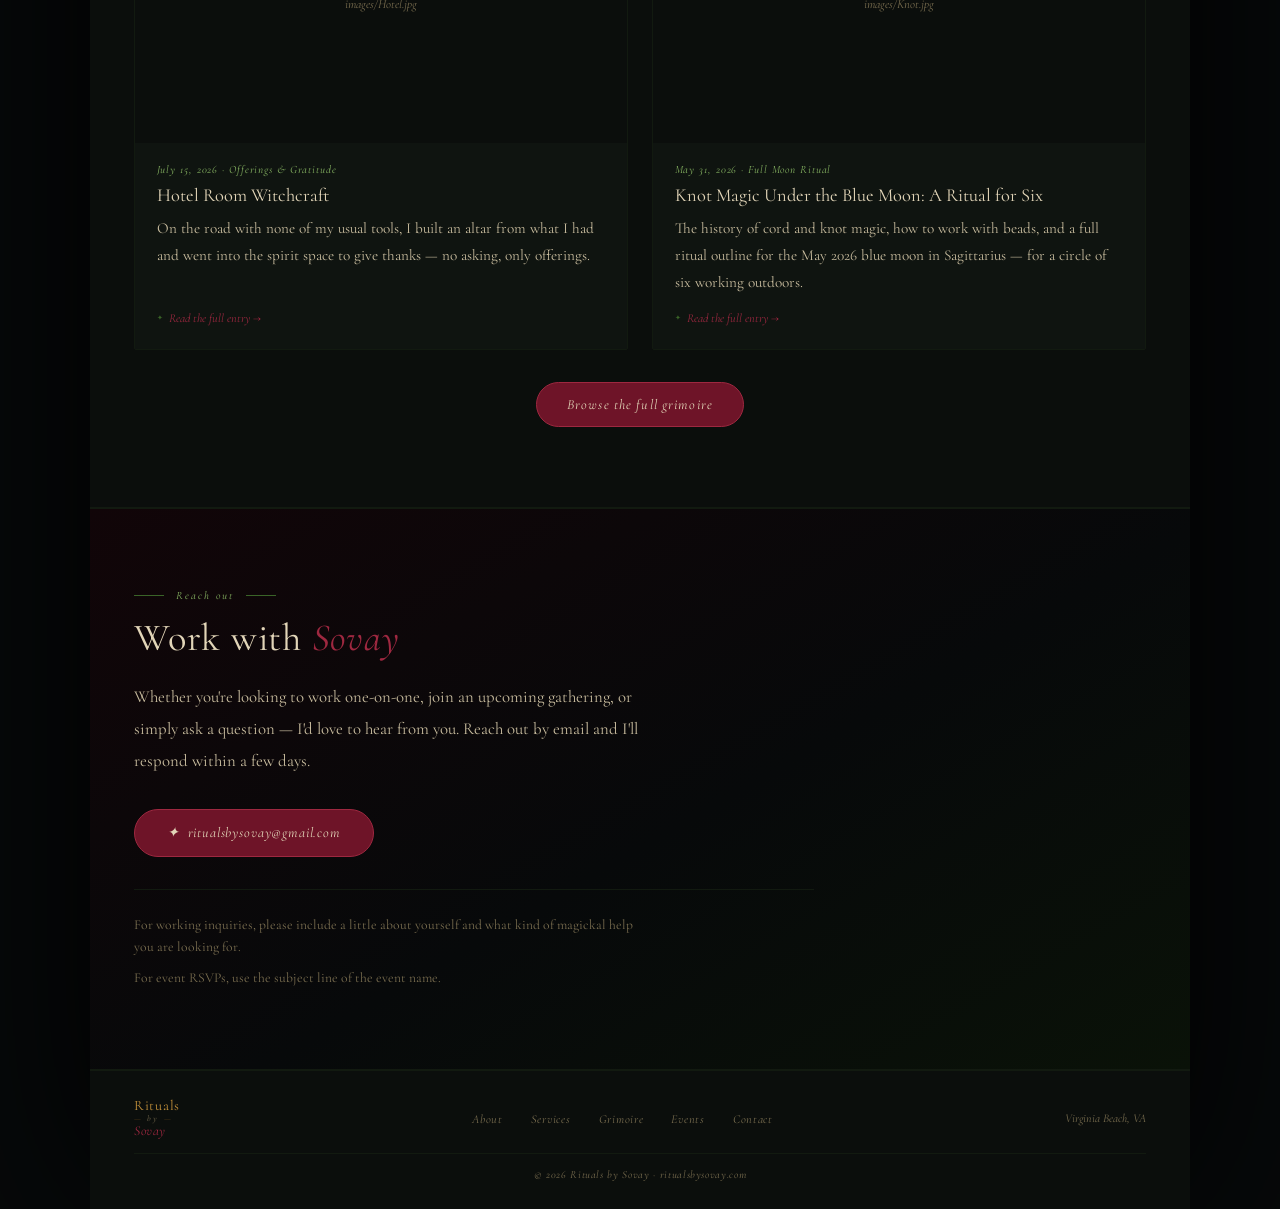
==== commit dfac2fef: "Add files via upload" ====
--- a/index.html
+++ b/index.html
@@ -158,11 +158,6 @@
         />
         <div class="about-visual-placeholder" style="display:none;">
           <span>images/about.jpeg<br>600 × 800px (3:4 portrait)</span>
-        </div>
-        <div class="about-badge">
-          <div class="about-badge-name">Sovay</div>
-          <!-- REPLACE: location or tradition -->
-          <p>Practitioner · Virginia Beach, VA</p>
         </div>
       </div>
 
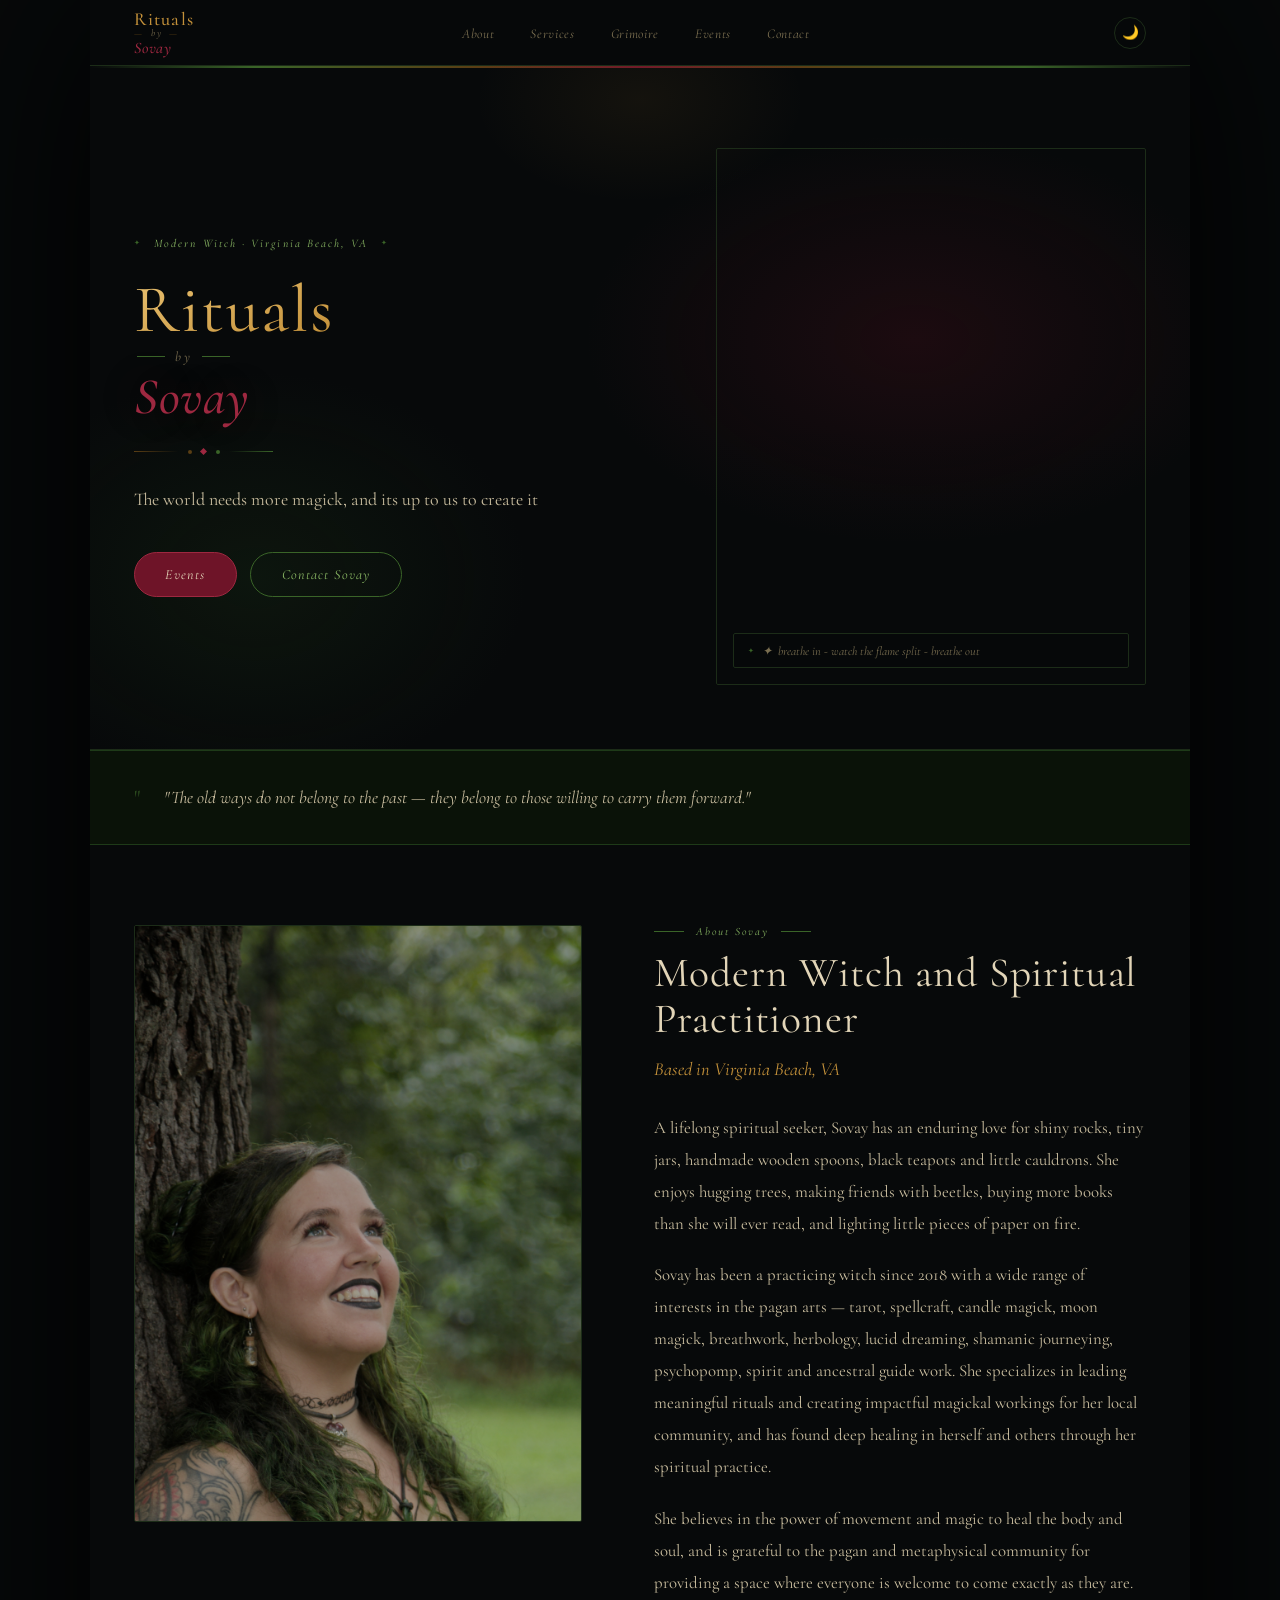
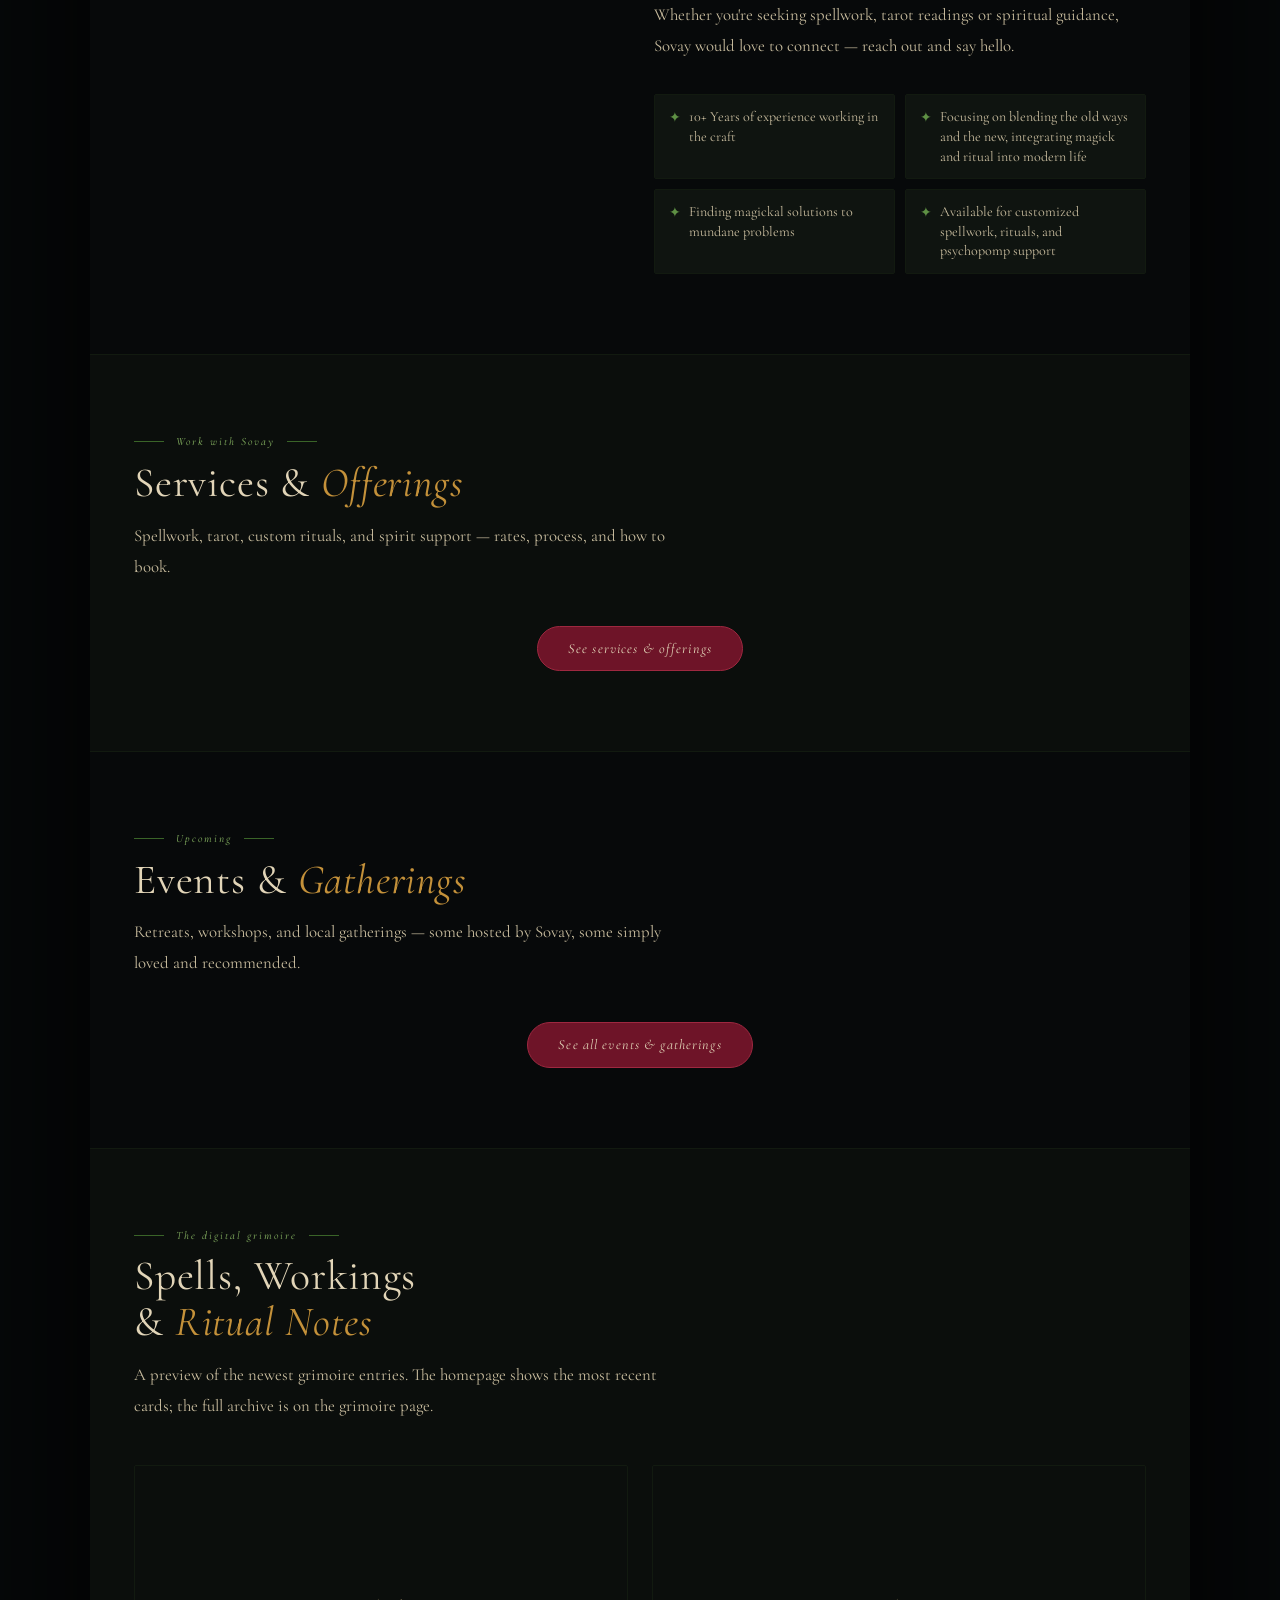
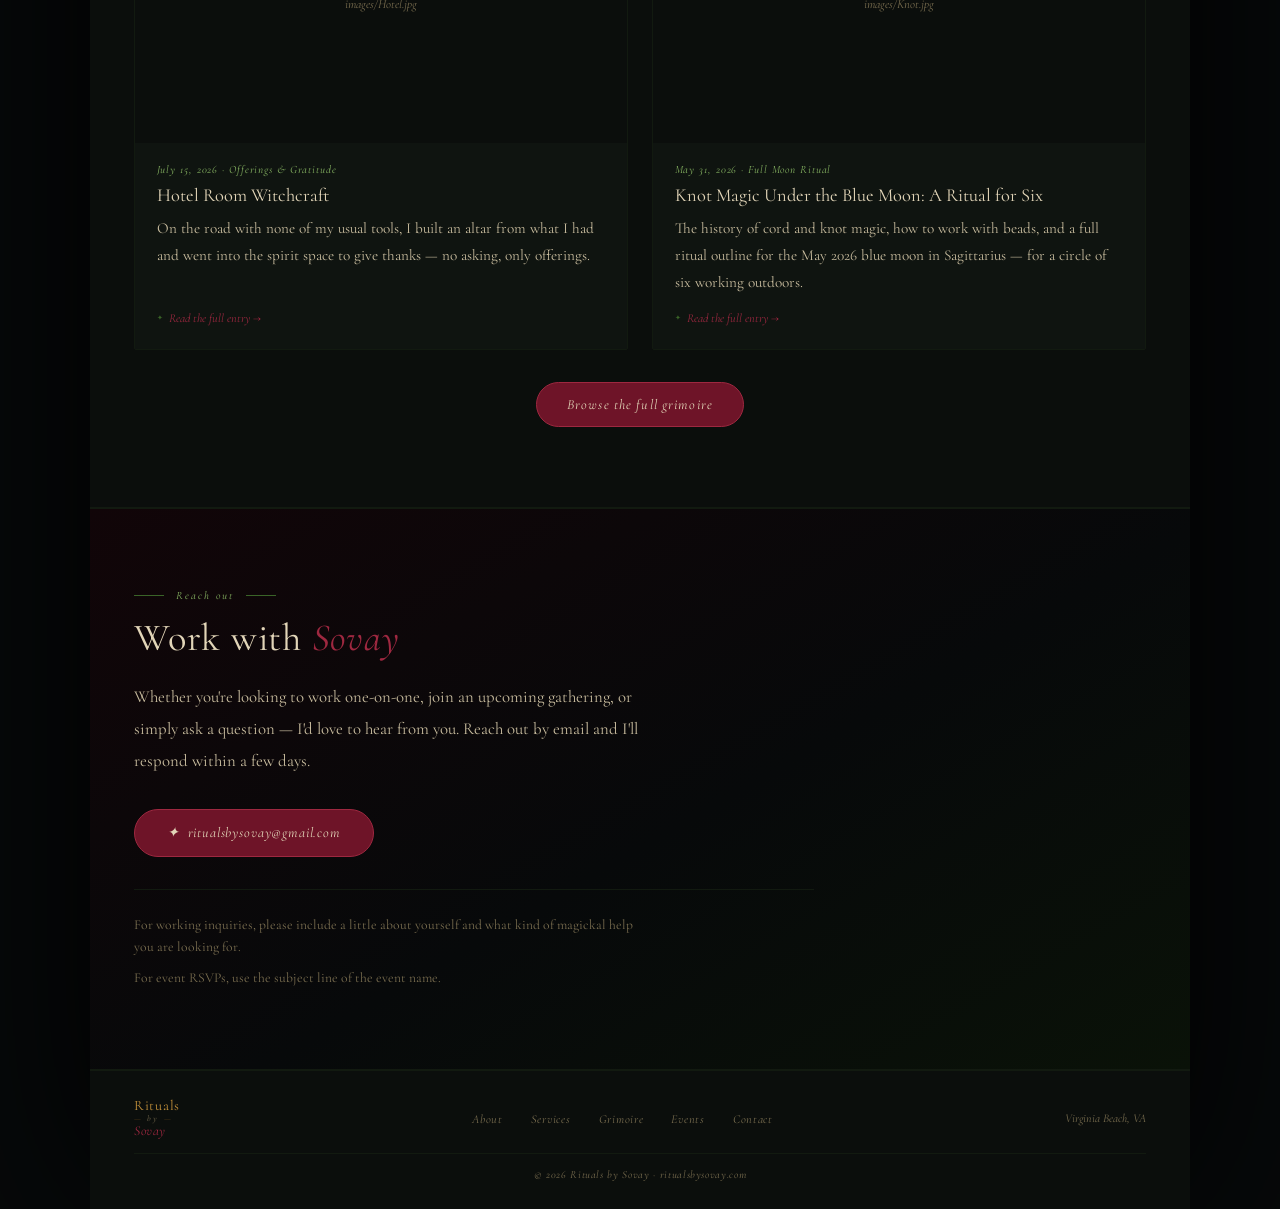
==== commit c521659f: "Add files via upload" ====
--- a/index.html
+++ b/index.html
@@ -123,7 +123,7 @@
   <video autoplay loop muted playsinline aria-hidden="true">
     <source src="videos/splitflame.mp4" type="video/mp4">
   </video>
-  <div class="img-tag">✦ &nbsp;Rituals by Sovay</div>
+  <div class="img-tag">✦ &nbsp;breathe in - watch the flame split - breathe out</div>
 </div>
 
     </section>
